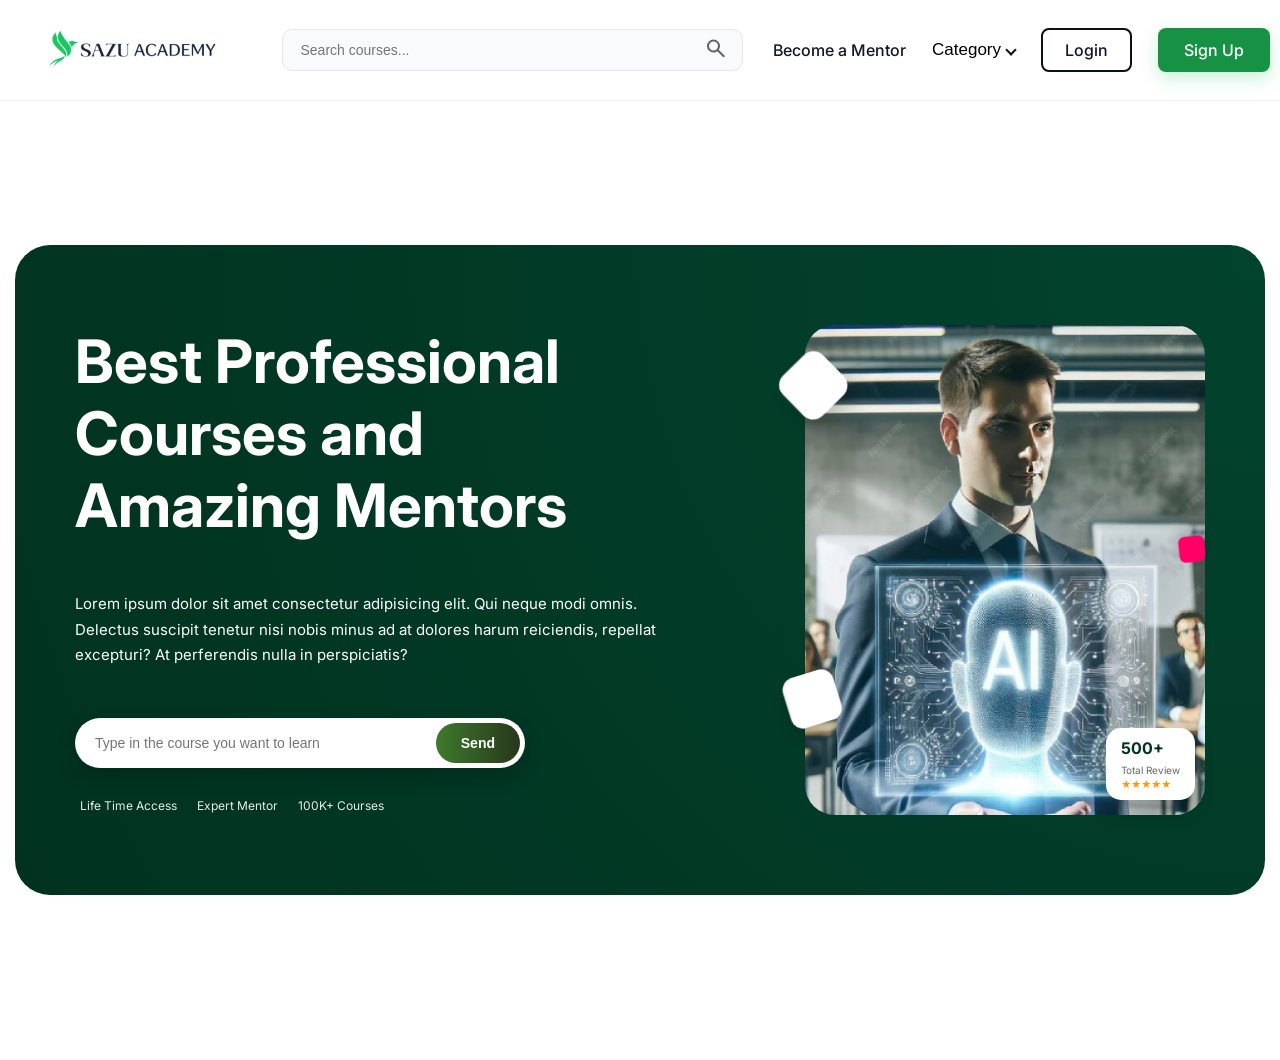
==== index.html @ 5af7bc85 "first creator" ====
<!DOCTYPE html>
<html lang="en">
<head>
<meta charset="UTF-8">
<meta name="viewport" content="width=device-width, initial-scale=1.0">
<title>Sazu Academy</title>
<link rel="stylesheet" href="./sass/main.css">
<link href="https://fonts.googleapis.com/css2?family=Inter:wght@400;500;600;700;800&display=swap" rel="stylesheet">
<link href="https://fonts.googleapis.com/css2?family=Amatic+SC:wght@700&display=swap" rel="stylesheet">
</head>
<body>

<header class="header">
  <div class="container">

    <!-- LOGO -->
    <a href="#" class="logo">
      <img src="./images/logos/sazu.png" alt="Sazu Academy Logo">
    </a>

    <!-- SEARCH -->
    <div class="search-box">
      <input type="text" placeholder="Search courses...">
      <div class="search-icon"><img src="./images/logos/search_input.svg" alt=""></div>
    </div>

    <!-- NAVIGATION -->
    <nav class="nav">
      <div class="mobile-nav-top">
        <div class="search-box mobile-search">
          <input type="text" placeholder="SEARCH">
          <div class="search-icon"><img src="./images/logos/search_input.svg" alt=""></div>
        </div>
      </div>

      <a class="mentor" href="#">Become a Mentor</a>

      <div class="dropdown">
        <button class="drop-btn">
          Category
          <span class="arrow"></span>
        </button>
        <div class="dropdown-menu">
          <a href="#">Courses</a>
          <a href="#">Detail Courses</a>
          <a href="#">Blog</a>
          <a href="#">Accaunt</a>
        </div>
      </div>

      <a href="#" class="btn-outline">Login</a>
      <a href="#" class="btn-primary">Sign Up</a>
    </nav>

    <!-- TOGGLE -->
    <div class="menu-toggle">
      <div class="line"></div>
      <div class="line"></div>
      <div class="line"></div>
    </div>

  </div>
</header>

<div class="mobile-overlay"></div>


<main>
   <section class="sazu-hero">
    <div class="sazu-wrapper container">
        <div class="sazu-container ">
            <div class="sazu-content">
                <h1 class="sazu-title">
                   Best Professional Courses and Amazing Mentors
                </h1>
                <p>Lorem ipsum dolor sit amet consectetur adipisicing elit. Qui neque modi omnis. Delectus suscipit tenetur nisi nobis minus ad at dolores harum reiciendis, repellat excepturi? At perferendis nulla in perspiciatis?  </p>
                
                <div class="sazu-search-box">
                    <input type="text" placeholder="Type in the course you want to learn">
                    <button class="sazu-search-btn">Send</button>
                </div>

                <div class="sazu-stats">
                    <div class="stat"><i class="far fa-clock"></i> Life Time Access</div>
                    <div class="stat"><i class="fas fa-user-tie"></i> Expert Mentor</div>
                    <div class="stat"><i class="fas fa-play-circle"></i> 100K+ Courses</div>
                </div>
            </div>

            <div class="sazu-visual">
                <div class="sazu-image-holder" style="background-image: url('./images/backgrounds/image.png');">
                    <div class="floating-box bell"><i class="fas fa-bell"></i></div>
                    <div class="floating-box heart"><i class="fas fa-heart"></i></div>
                    <div class="floating-box check"><i class="fas fa-check-double"></i></div>
                    <div class="review-card">
                        <h4>500+</h4>
                        <span>Total Review</span>
                        <div class="stars">★★★★★</div>
                    </div>
                </div>
            </div>
        </div>
    </div>
</section>
</main>
<script src="https://cdnjs.cloudflare.com/ajax/libs/gsap/3.12.2/gsap.min.js"></script>
<script src="./js/main.js"></script>
</body>
</html>
---- sass/main.css ----
/* =========================
   RESET
========================= */
*,
*::before,
*::after {
  margin: 0;
  padding: 0;
  box-sizing: border-box;
}

body {
  font-family: "Inter", sans-serif;
  background: #ffffff;
  padding-top: 80px;
}

/* =========================
   HEADER
========================= */
.header {
  position: fixed;
  top: 0;
  left: 0;
  width: 100%;
  height: 90px;
  background: #ffffff;
  border-bottom: 1px solid #f0f0f0;
  z-index: 1000;
  transition: all 0.3s ease;
  padding: 50px 0px;
}
.header.scrolled {
  box-shadow: 0 8px 30px rgba(0, 0, 0, 0.06);
}
@media (max-width: 992px) {
  .header {
    padding: 10px 0px;
  }
}

.container {
  max-width: 1359px;
  height: 100%;
  margin: 0 auto;
  padding: 0 10px;
  display: flex;
  align-items: center;
  justify-content: space-between;
  gap: 30px;
}

/* =========================
   LOGO
========================= */
.logo {
  display: flex;
  align-items: center;
}
.logo img {
  height: 161px;
  width: auto;
  -o-object-fit: contain;
     object-fit: contain;
  transition: transform 0.3s ease;
}
.logo:hover img {
  transform: scale(1.05);
}

/* =========================
   SEARCH
========================= */
.search-box {
  flex: 1;
  max-width: 480px;
  position: relative;
}
.search-box input {
  width: 100%;
  padding: 12px 45px 12px 18px;
  border-radius: 10px;
  border: 1px solid #e5e7eb;
  background: #f9fafb;
  font-size: 14px;
  transition: all 0.3s ease;
}
.search-box input:focus {
  border-color: #1a7312;
  outline: none;
}
.search-box .search-icon {
  position: absolute;
  right: 15px;
  top: 50%;
  transform: translateY(-50%);
  opacity: 0.6;
  font-size: 14px;
}

.nav .mobile-nav-top,
.nav .mobile-search {
  display: none;
}

/* =========================
   NAVIGATION
========================= */
.nav {
  display: flex;
  align-items: center;
  gap: 26px;
}
.nav .mentor {
  position: relative;
  text-decoration: none;
  font-weight: 500;
  color: #111827;
  transition: 0.3s ease;
}
.nav .mentor::after {
  content: "";
  position: absolute;
  left: 50%;
  bottom: -6px;
  width: 0;
  height: 2px;
  background: #179244;
  transition: all 0.3s ease;
  transform: translateX(-50%);
}
.nav .mentor:hover {
  color: #179244;
}
.nav .mentor:hover::after {
  width: 100%;
}
.nav a {
  text-decoration: none;
  font-weight: 500;
  color: #111827;
  transition: 0.3s ease;
  position: relative;
}
.nav a:hover {
  color: #179244;
}

/* =========================
   BUTTONS
========================= */
.btn-outline {
  border: 2px solid #08130c;
  padding: 10px 22px;
  border-radius: 8px;
  transition: 0.3s ease;
}
.btn-outline:hover {
  border: none;
  border: 2px solid transparent;
  background: #179244;
  color: #fff !important;
}

.btn-primary {
  background: #179244;
  padding: 10px 24px;
  border-radius: 8px;
  color: #fff !important;
  font-weight: 600;
  box-shadow: 0 6px 18px rgba(34, 197, 94, 0.25);
  transition: all 0.3s ease;
  border: 2px solid transparent;
}
.btn-primary:hover {
  transform: translateY(-3px);
  color: white !important;
  border: 2px solid #1a7312;
  background-color: white;
  color: #1a7312 !important;
}

/* =========================
   DROPDOWN
========================= */
.dropdown {
  position: relative;
}
.dropdown .drop-btn {
  background: none;
  border: none;
  font-size: 17px;
  font-weight: 500;
  cursor: pointer;
  display: flex;
  align-items: center;
  gap: 6px;
}
.dropdown .arrow {
  width: 8px;
  height: 8px;
  border-right: 2px solid #111;
  border-bottom: 2px solid #111;
  transform: rotate(45deg);
  transition: 0.3s ease;
}
.dropdown .dropdown-menu {
  position: absolute;
  top: 120%;
  left: 0;
  width: 190px;
  background: #ffffff;
  border-radius: 12px;
  padding: 10px 0;
  box-shadow: 0 15px 40px rgba(0, 0, 0, 0.08);
  opacity: 0;
  transform: translateY(10px);
  pointer-events: none;
  transition: all 0.3s ease;
}
.dropdown .dropdown-menu a {
  display: block;
  padding: 10px 18px;
  font-size: 14px;
}
.dropdown .dropdown-menu a:hover {
  background: #f3f4f6;
}
.dropdown.active .dropdown-menu {
  opacity: 1;
  transform: translateY(0);
  pointer-events: auto;
}
.dropdown.active .arrow {
  transform: rotate(-135deg);
}

/* =========================
   MOBILE TOGGLE
========================= */
.menu-toggle {
  display: none;
  flex-direction: column;
  gap: 6px;
  cursor: pointer;
}
.menu-toggle .line {
  width: 28px;
  height: 3px;
  background: #111;
  transition: 0.4s ease;
}
.menu-toggle.active .line:nth-child(1) {
  transform: rotate(45deg) translate(5px, 5px);
}
.menu-toggle.active .line:nth-child(2) {
  transform: rotate(-45deg) translate(5px, -5px);
}

/* =========================
   MOBILE PANEL
========================= */
.mobile-overlay {
  position: fixed;
  inset: 0;
  background: rgba(0, 0, 0, 0.3);
  opacity: 0;
  pointer-events: none;
  transition: 0.3s ease;
}
.mobile-overlay.active {
  opacity: 1;
  pointer-events: auto;
}

@media (max-width: 992px) {
  .menu-toggle {
    display: flex;
    z-index: 1201;
  }
  .nav {
    position: fixed;
    top: 0;
    right: 0;
    height: 100vh;
    width: min(88vw, 360px);
    background: #fff;
    flex-direction: column;
    align-items: flex-start;
    padding: 88px 22px 28px;
    gap: 16px;
    overflow-y: auto;
    transform: translateX(100%);
    transition: transform 0.35s cubic-bezier(0.77, 0, 0.18, 1);
    box-shadow: -20px 0 60px rgba(0, 0, 0, 0.14);
  }
  .nav.active {
    transform: translateX(0);
  }
  .nav .mobile-nav-top {
    display: block;
    width: 100%;
    padding-right: 44px;
    margin-bottom: 6px;
  }
  .nav .mobile-search {
    display: block;
    max-width: 100%;
    width: 100%;
  }
  .nav .mobile-search input {
    border-radius: 12px;
    border: 1px solid #d1d5db;
    background: #fff;
    height: 52px;
    padding: 10px 42px 10px 14px;
    font-size: 18px;
    text-transform: none;
    font-family: "Inter", sans-serif;
  }
  .nav .mobile-search .search-icon {
    right: 14px;
    opacity: 1;
  }
  .nav .mobile-search .search-icon img {
    width: 20px;
    height: 20px;
  }
  .nav a,
  .drop-btn {
    font-size: 18px;
    width: 100%;
    color: #111827;
    font-weight: 600;
  }
  .mentor {
    margin-top: 2px;
  }
  .drop-btn {
    justify-content: flex-start;
    gap: 12px;
    padding: 0;
  }
  .dropdown {
    width: 100%;
  }
  /* Mobile dropdown accordion */
  .dropdown .dropdown-menu {
    position: static;
    top: auto;
    left: auto;
    width: 100%;
    background: #f8fafc;
    border-radius: 12px;
    margin-top: 10px;
    border: 1px solid #e5e7eb;
    box-shadow: none !important;
    padding: 0 16px;
    max-height: 0;
    overflow: hidden;
    opacity: 1;
    transform: none;
    pointer-events: auto;
    transition: max-height 0.4s ease;
  }
  .dropdown .dropdown-menu a {
    font-size: 16px;
    color: #334155;
    padding: 10px 0;
    line-height: 1.2;
  }
  .dropdown.active .dropdown-menu {
    max-height: 260px;
    padding: 8px 16px;
  }
  .arrow {
    margin-left: 8px;
    width: 10px;
    height: 10px;
    border-width: 2px;
    border-color: #111;
    transform: rotate(45deg);
  }
  .dropdown.active .arrow {
    transform: rotate(-135deg);
  }
  .btn-outline,
  .btn-primary {
    margin-top: 6px;
    display: flex;
    align-items: center;
    justify-content: center;
    height: 52px;
    width: 100%;
    border-radius: 12px;
    border: 2px solid #111;
    background: #fff;
    color: #111 !important;
    box-shadow: none;
    font-size: 18px;
    font-weight: 600;
    text-transform: capitalize;
  }
  .btn-primary {
    margin-top: 0;
    background: #16a34a;
    color: #fff !important;
    border-color: #16a34a;
  }
  .menu-toggle.active {
    position: fixed;
    top: 24px;
    right: 20px;
  }
  .menu-toggle.active .line {
    background: #111;
    width: 30px;
    height: 3px;
  }
  .menu-toggle.active .line:nth-child(3) {
    opacity: 0;
  }
  body.menu-open {
    overflow: hidden;
  }
  .mobile-overlay {
    backdrop-filter: blur(2px);
  }
}
@media (min-width: 993px) {
  .nav .mobile-nav-top,
  .nav .mobile-search {
    display: none !important;
  }
}
@media (max-width: 600px) {
  .search-box:not(.mobile-search) {
    display: none;
  }
  .nav {
    width: 100vw;
    padding: 84px 18px 24px;
  }
}
h1 {
  color: red;
}

.sazu-hero {
  min-height: 100vh;
  padding: 15px;
  display: flex;
  align-items: center;
}
.sazu-hero .sazu-wrapper {
  width: 100%;
  background: radial-gradient(circle at top right, #02432d, #013220);
  border-radius: 35px;
  padding: 40px 20px;
  overflow: hidden;
}
.sazu-hero .sazu-container {
  display: flex;
  flex-direction: column;
  gap: 130px;
  text-align: center;
}
.sazu-hero .sazu-title {
  font-size: 39px;
  color: #ffffff;
  line-height: 1.2;
  margin-bottom: 20px;
}
.sazu-hero .sazu-title .red {
  color: #ff3e3e;
}
.sazu-hero .sazu-title .gold {
  color: #d4af37;
}
.sazu-hero .sazu-title {
  max-width: 514px;
}
.sazu-hero p {
  color: rgba(255, 255, 255, 0.8);
  font-size: 15px;
  max-width: 614px;
  line-height: 1.9;
  color: #ffffff;
  line-height: 1.7;
  margin-bottom: 20px;
}
.sazu-hero p .red {
  color: #ff3e3e;
}
.sazu-hero p .gold {
  color: #d4af37;
}
.sazu-hero p {
  padding: 30px 0px;
}
.sazu-hero .sazu-search-box {
  display: flex;
  background: #ffffff;
  border-radius: 30px;
  padding: 5px;
  width: 100%;
  max-width: 450px;
  margin: 0 auto 30px;
  box-shadow: 0 8px 20px rgba(0, 0, 0, 0.2);
}
.sazu-hero .sazu-search-box input {
  flex: 1;
  border: none;
  outline: none;
  padding: 12px 15px;
  font-size: 14px;
  width: 50%;
  border-radius: 100px;
}
.sazu-hero .sazu-search-box .sazu-search-btn {
  background: linear-gradient(90deg, #3e7a2c, #28371c);
  color: #ffffff;
  border: none;
  padding: 12px 25px;
  border-radius: 100px;
  font-weight: 700;
  font-size: 14px;
  cursor: pointer;
  white-space: nowrap;
}
.sazu-hero .sazu-stats {
  display: flex;
  justify-content: center;
  flex-wrap: wrap;
  gap: 15px;
  color: rgba(255, 255, 255, 0.9);
  font-size: 12px;
}
.sazu-hero .sazu-stats .stat i {
  color: #d4af37;
  margin-right: 5px;
}
.sazu-hero .sazu-visual {
  flex: 1;
  display: flex;
  justify-content: center;
  align-items: center;
}
.sazu-hero .sazu-visual .sazu-image-holder {
  width: 1050px;
  height: 490px;
  background-size: cover;
  background-position: center;
  border-radius: 30px;
  position: relative;
}
@media (max-width: 992px) {
  .sazu-hero .sazu-visual .sazu-image-holder {
    width: 90%;
    height: 350px;
  }
}
@media (max-width: 480px) {
  .sazu-hero .sazu-visual .sazu-image-holder {
    height: 300px;
  }
}
.sazu-hero .floating-box {
  position: absolute;
  width: 50px;
  height: 50px;
  background: #ffffff;
  border-radius: 12px;
  display: flex;
  align-items: center;
  justify-content: center;
  font-size: 20px;
  box-shadow: 0 10px 20px rgba(0, 0, 0, 0.2);
  z-index: 5;
}
.sazu-hero .floating-box.bell {
  top: 10%;
  left: -15px;
  color: #4facfe;
}
.sazu-hero .floating-box.heart {
  bottom: 20%;
  left: -10px;
  color: #013220;
}
.sazu-hero .floating-box.check {
  top: 40%;
  right: -15px;
  color: #ffffff;
  background: #ff0066;
}
.sazu-hero .review-card {
  position: absolute;
  bottom: 15px;
  right: 10px;
  background: #ffffff;
  padding: 10px 15px;
  border-radius: 15px;
  box-shadow: 0 10px 20px rgba(0, 0, 0, 0.2);
}
.sazu-hero .review-card h4 {
  margin: 0;
  font-size: 16px;
  color: #013220;
}
.sazu-hero .review-card span {
  font-size: 10px;
  color: #666;
}
.sazu-hero .review-card .stars {
  color: #f39c12;
  font-size: 10px;
}
@media (min-width: 992px) {
  .sazu-hero .sazu-container {
    flex-direction: row;
    text-align: left;
    padding: 40px;
  }
  .sazu-hero .sazu-title {
    font-size: 60px;
  }
  .sazu-hero .sazu-search-box {
    margin-left: 0;
  }
  .sazu-hero .sazu-stats {
    justify-content: flex-start;
  }
  .sazu-hero .sazu-image-holder {
    max-width: 400px;
    height: 480px;
  }
}

main {
  padding: 40px 0px;
}/*# sourceMappingURL=main.css.map */
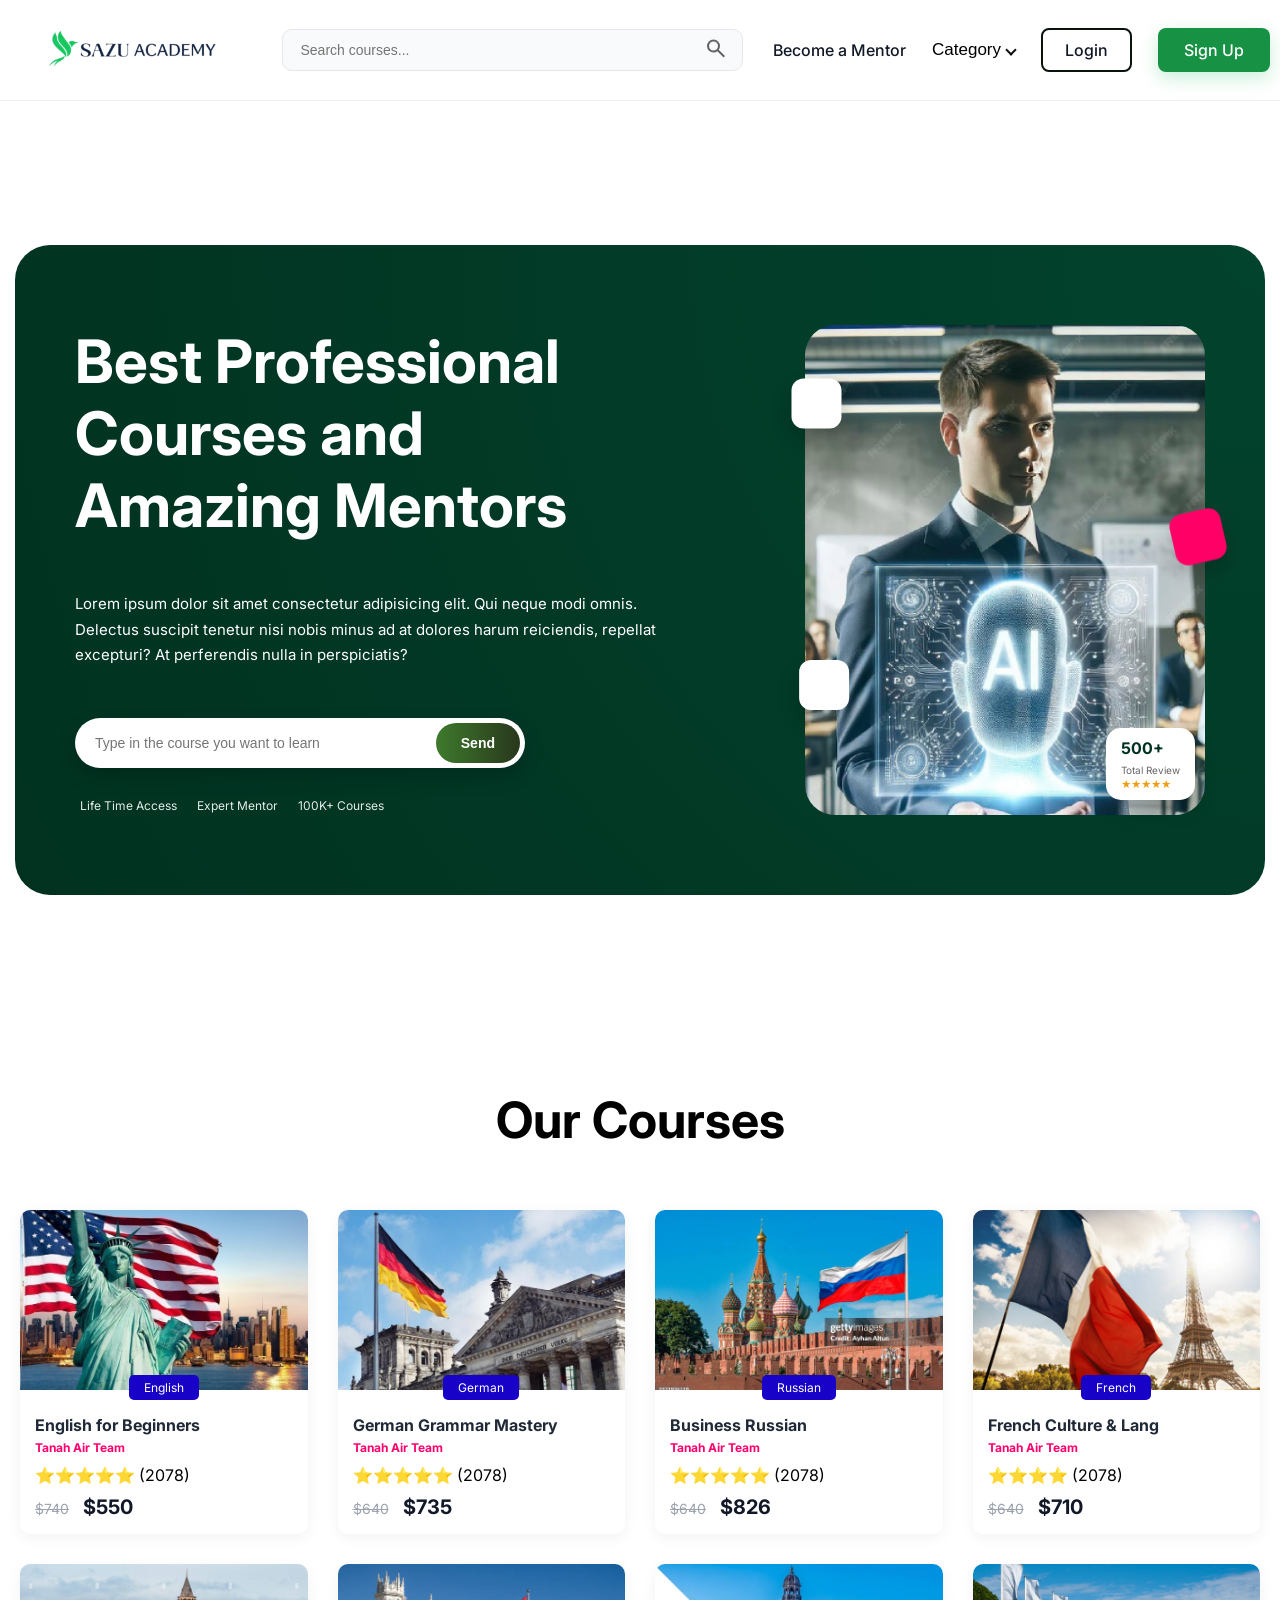
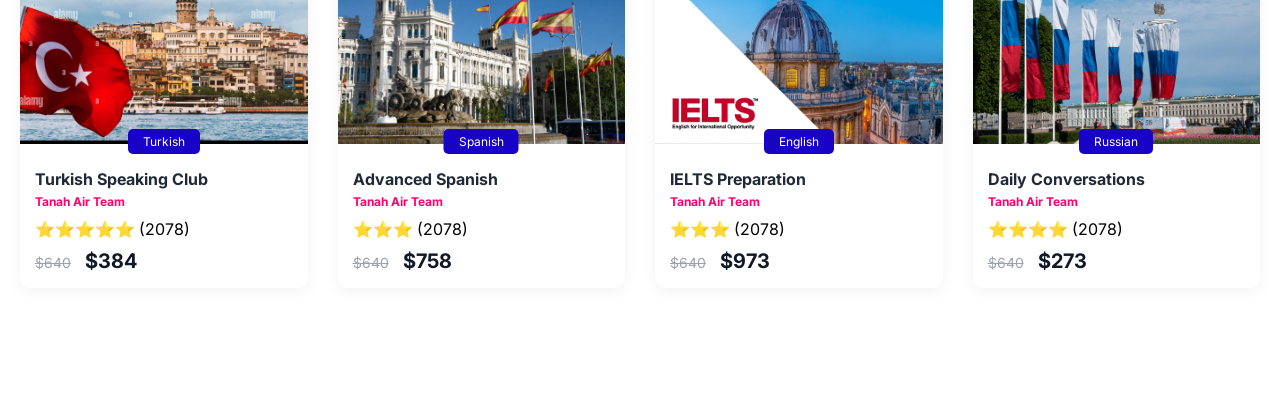
==== commit 8eeaedc8: "monipulation add" ====
--- a/index.html
+++ b/index.html
@@ -28,7 +28,7 @@
     <nav class="nav">
       <div class="mobile-nav-top">
         <div class="search-box mobile-search">
-          <input type="text" placeholder="SEARCH">
+          <input type="text" id="searchInput" placeholder="Search courses...">
           <div class="search-icon"><img src="./images/logos/search_input.svg" alt=""></div>
         </div>
       </div>
@@ -102,6 +102,12 @@
         </div>
     </div>
 </section>
+<section class="courses">
+  <div class="monipulation-section">
+    <h1 class="our">Our Courses</h1>
+    <div class="main-cards container"></div>
+  </div>
+</section>
 </main>
 <script src="https://cdnjs.cloudflare.com/ajax/libs/gsap/3.12.2/gsap.min.js"></script>
 <script src="./js/main.js"></script>
--- a/sass/main.css
+++ b/sass/main.css
@@ -639,4 +639,103 @@
 
 main {
   padding: 40px 0px;
+}
+
+.main-cards {
+  display: grid;
+  grid-template-columns: repeat(auto-fill, minmax(250px, 1fr));
+  gap: 30px;
+  padding: 20px;
+}
+
+.card {
+  background: #fff;
+  border-radius: 10px;
+  overflow: hidden;
+  box-shadow: 0 4px 15px rgba(0, 0, 0, 0.05);
+  transition: 0.3s;
+}
+
+.card:hover {
+  transform: translateY(-10px);
+  box-shadow: 0 10px 25px rgba(0, 0, 0, 0.1);
+}
+
+.card-image {
+  position: relative;
+  height: 180px;
+}
+
+.card-image img {
+  width: 100%;
+  height: 100%;
+  -o-object-fit: cover;
+     object-fit: cover;
+}
+
+.badge {
+  position: absolute;
+  bottom: -10px;
+  left: 50%;
+  transform: translateX(-50%);
+  background: #1902c7;
+  color: white;
+  padding: 5px 15px;
+  border-radius: 5px;
+  font-size: 12px;
+}
+
+.card-body {
+  padding: 25px 15px 15px;
+  text-align: left;
+}
+
+.card-body h3 {
+  font-size: 16px;
+  margin-bottom: 5px;
+  color: #1f2937;
+}
+
+.author {
+  color: #ff006e;
+  font-size: 12px;
+  font-weight: bold;
+  margin-bottom: 10px;
+}
+
+.price-section {
+  margin-top: 10px;
+}
+
+.old-price {
+  text-decoration: line-through;
+  color: #9ca3af;
+  font-size: 14px;
+  margin-right: 10px;
+}
+
+.current-price {
+  font-size: 20px;
+  font-weight: bold;
+  color: #111827;
+}
+
+.courses {
+  padding: 70px 0px;
+}
+
+.our {
+  font-size: 50px !important;
+  color: black;
+  text-align: center;
+  margin-bottom: 40px;
+}
+
+@media (max-width: 768px) {
+  .our {
+    font-size: 30px !important;
+  }
+  .courses {
+    padding: 50px 0px;
+  }
 }/*# sourceMappingURL=main.css.map */
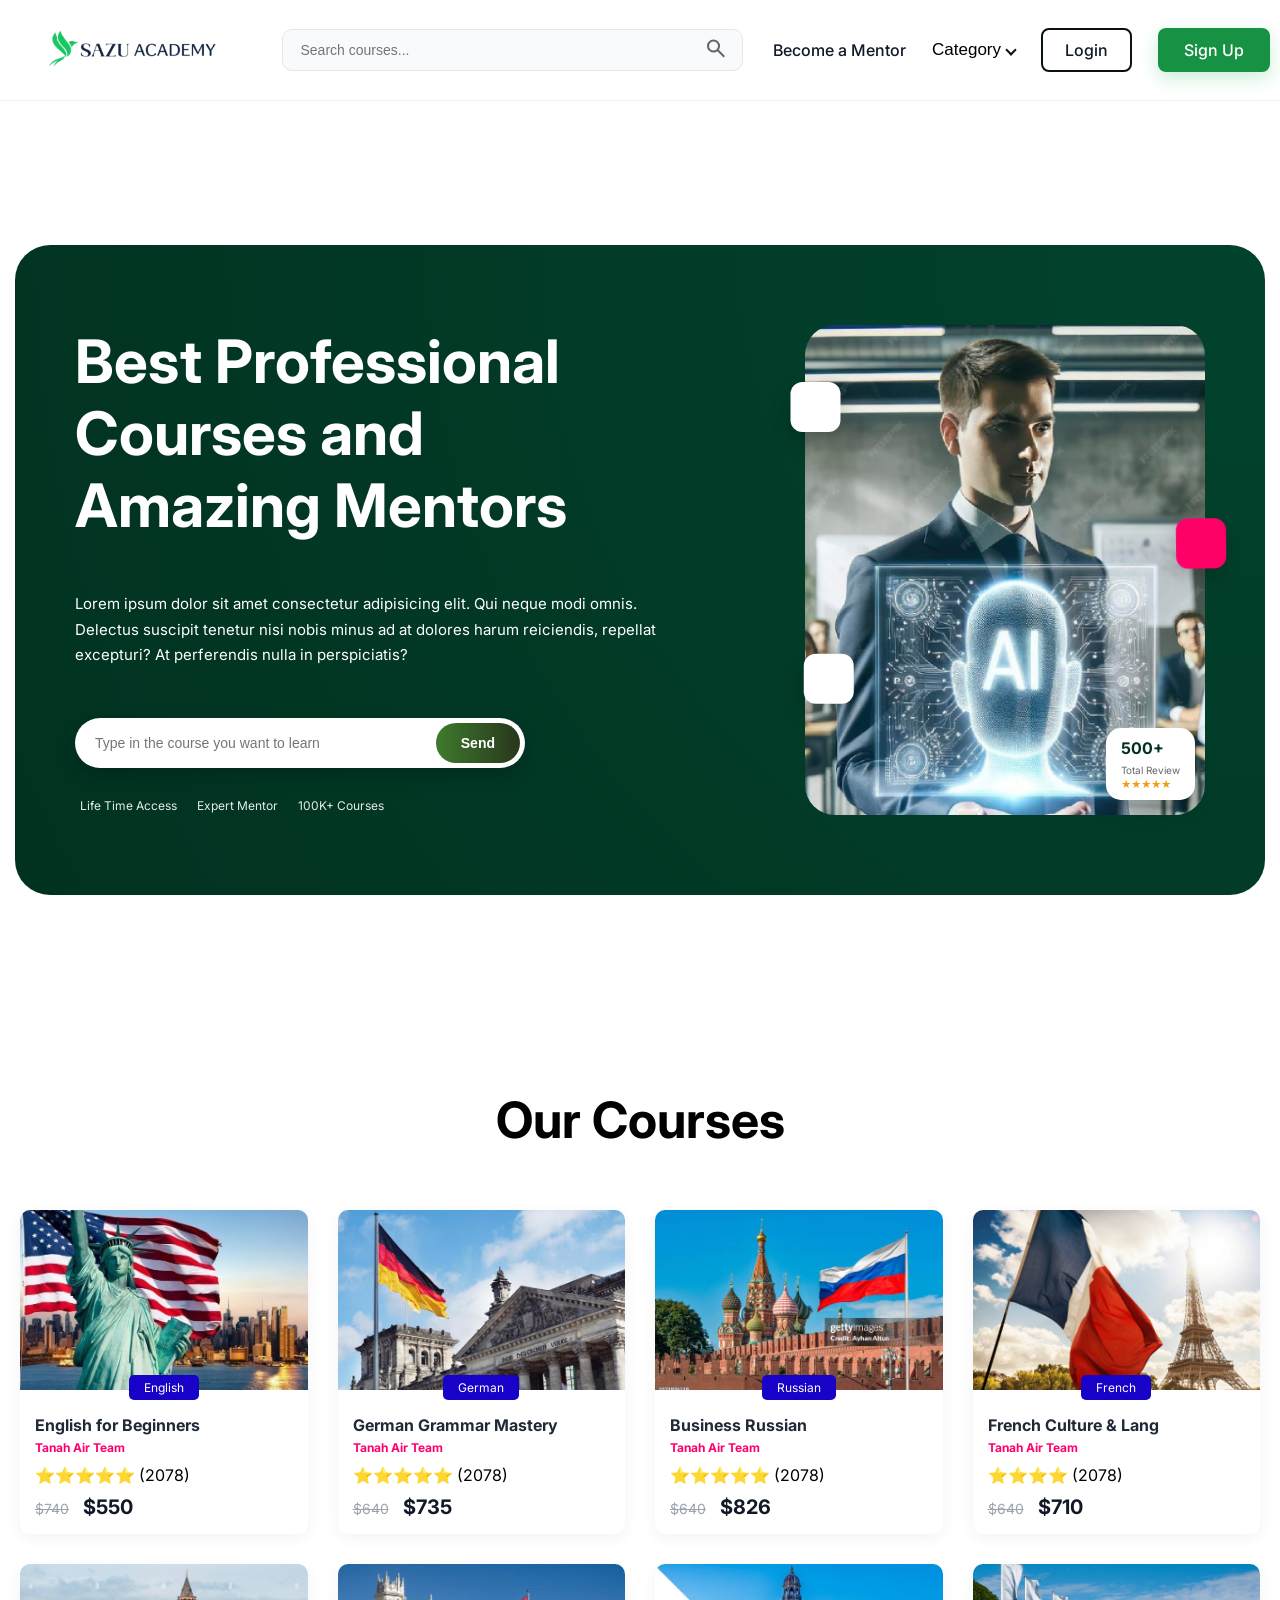
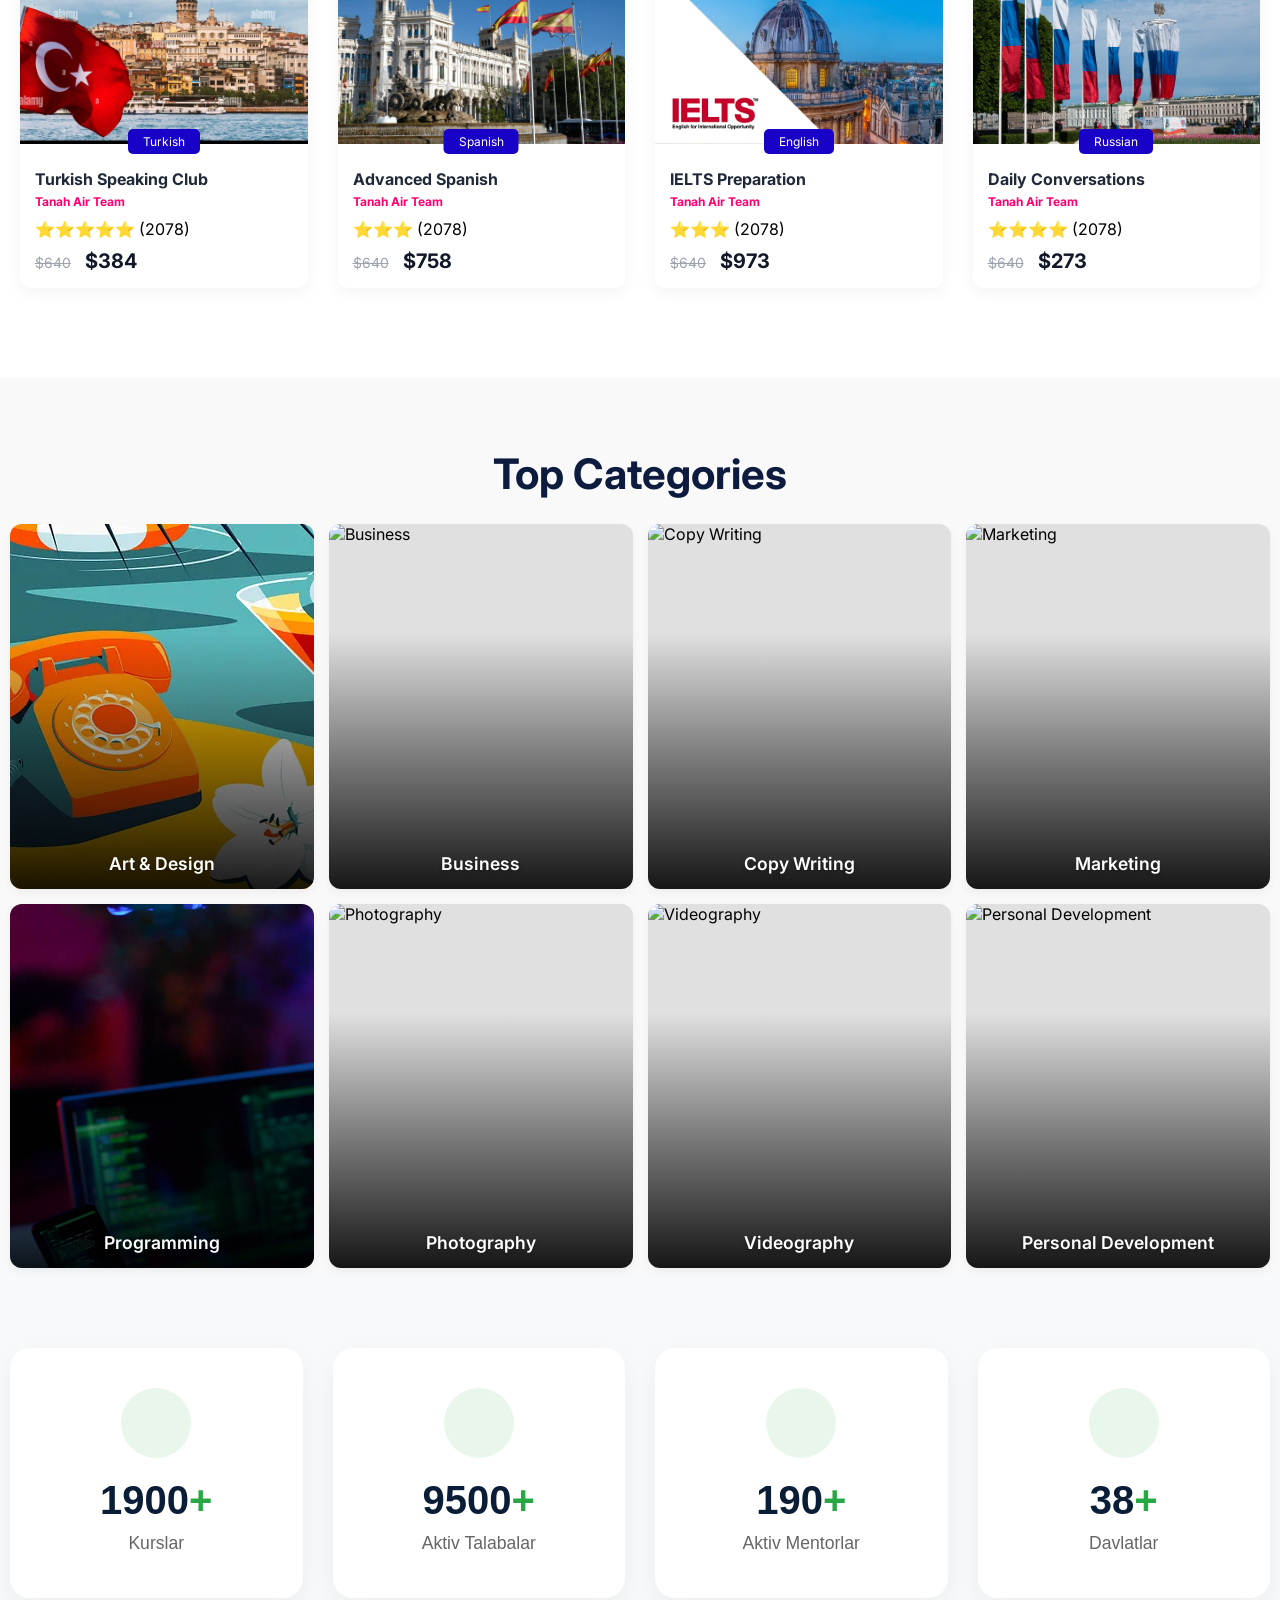
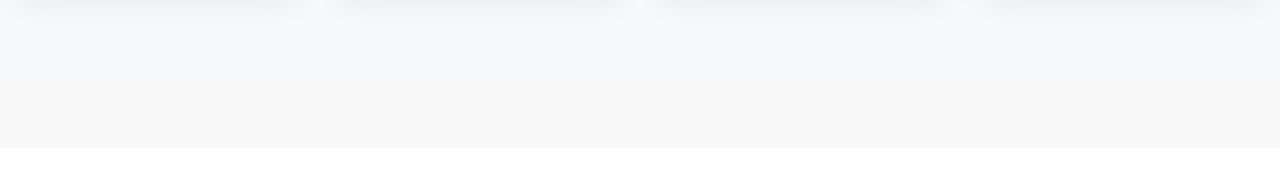
==== commit 6946f790: "add cards" ====
--- a/index.html
+++ b/index.html
@@ -108,6 +108,56 @@
     <div class="main-cards container"></div>
   </div>
 </section>
+<section class="categories ">
+     <div class="h2">
+                        <h2 class="section-title">Top Categories</h2>
+
+          </div>
+        <div class="container2">
+       
+            <div class="categories-grid" id="categories-container"></div>
+        </div>
+<section>
+
+
+<section class="stats-section">
+  <div class="container2">
+    <div class="stats-grid" id="stats-counter">
+      
+      <div class="stat-card">
+        <div class="icon-wrapper">
+          <i class="fas fa-play-circle"></i> </div>
+        <h2 class="stat-number" data-target="10000">0</h2>
+        <p class="stat-label">Kurslar</p>
+      </div>
+
+      <div class="stat-card">
+        <div class="icon-wrapper">
+          <i class="fas fa-users"></i>
+        </div>
+        <h2 class="stat-number" data-target="50000">0</h2>
+        <p class="stat-label">Aktiv Talabalar</p>
+      </div>
+
+      <div class="stat-card">
+        <div class="icon-wrapper">
+          <i class="fas fa-user-tie"></i>
+        </div>
+        <h2 class="stat-number" data-target="1000">0</h2>
+        <p class="stat-label">Aktiv Mentorlar</p>
+      </div>
+
+      <div class="stat-card">
+        <div class="icon-wrapper">
+          <i class="fas fa-globe-americas"></i>
+        </div>
+        <h2 class="stat-number" data-target="180">0</h2>
+        <p class="stat-label">Davlatlar</p>
+      </div>
+
+    </div>
+  </div>
+</section>
 </main>
 <script src="https://cdnjs.cloudflare.com/ajax/libs/gsap/3.12.2/gsap.min.js"></script>
 <script src="./js/main.js"></script>
--- a/sass/main.css
+++ b/sass/main.css
@@ -37,6 +37,13 @@
   .header {
     padding: 10px 0px;
   }
+}
+
+.container2 {
+  max-width: 1359px;
+  height: 100%;
+  margin: 0 auto;
+  padding: 0 10px;
 }
 
 .container {
@@ -738,4 +745,186 @@
   .courses {
     padding: 50px 0px;
   }
+}
+.categories {
+  padding: 70px 0;
+  background-color: #f9f9f9;
+  font-family: "Inter", sans-serif;
+}
+.categories .container {
+  width: 100%;
+  max-width: 1200px;
+  margin: 0 auto;
+  padding: 0 12px;
+  box-sizing: border-box;
+}
+.categories .section-title {
+  font-size: clamp(24px, 5vw, 42px);
+  color: #0d1b3e;
+  margin-bottom: 25px;
+  font-weight: 700;
+  text-align: center;
+}
+.categories .categories-grid {
+  display: grid;
+  width: 100%;
+  grid-template-columns: repeat(4, 1fr);
+  gap: 15px;
+}
+@media (max-width: 992px) {
+  .categories .categories-grid {
+    grid-template-columns: repeat(3, 1fr);
+  }
+}
+@media (max-width: 768px) {
+  .categories .categories-grid {
+    grid-template-columns: repeat(2, 1fr);
+    gap: 10px;
+  }
+}
+@media (max-width: 280px) {
+  .categories .categories-grid {
+    grid-template-columns: 1fr;
+  }
+}
+
+.category-card {
+  position: relative;
+  width: 100%;
+  aspect-ratio: 1/1.2;
+  border-radius: 12px;
+  overflow: hidden;
+  cursor: pointer;
+  background: #e0e0e0;
+  transition: all 0.4s cubic-bezier(0.25, 0.46, 0.45, 0.94);
+  box-shadow: 0 4px 10px rgba(0, 0, 0, 0.05);
+}
+.category-card .img-wrapper {
+  width: 100%;
+  height: 100%;
+}
+.category-card .img-wrapper img {
+  width: 100%;
+  height: 100%;
+  -o-object-fit: cover;
+     object-fit: cover;
+  transition: transform 0.6s ease;
+}
+.category-card::after {
+  content: "";
+  position: absolute;
+  inset: 0;
+  background: linear-gradient(to top, rgba(0, 0, 0, 0.9) 0%, rgba(0, 0, 0, 0.4) 40%, transparent 70%);
+  z-index: 1;
+  transition: opacity 0.3s;
+}
+.category-card .card-content {
+  position: absolute;
+  bottom: 15px;
+  left: 0;
+  width: 100%;
+  z-index: 2;
+  text-align: center;
+  padding: 0 10px;
+  box-sizing: border-box;
+}
+.category-card .card-content h3 {
+  color: #ffffff;
+  margin: 0;
+  font-weight: 600;
+  font-size: clamp(0.85rem, 2.5vw, 1.1rem);
+  text-shadow: 0 2px 4px rgba(0, 0, 0, 0.3);
+  transition: transform 0.4s ease;
+}
+.category-card:hover {
+  transform: translateY(-8px);
+  box-shadow: 0 12px 25px rgba(0, 0, 0, 0.2);
+}
+.category-card:hover .img-wrapper img {
+  transform: scale(1.1);
+}
+.category-card:hover .card-content h3 {
+  transform: translateY(-5px);
+}
+.category-card:hover::after {
+  opacity: 0.9;
+}
+.category-card:active {
+  transform: scale(0.95);
+}
+
+.stats-section {
+  padding: 80px 0;
+  background-color: #f8f9fa;
+  font-family: "Poppins", sans-serif;
+}
+.stats-section .container {
+  max-width: 1200px;
+  margin: 0 auto;
+  padding: 0 20px;
+}
+
+.stats-grid {
+  display: grid;
+  grid-template-columns: repeat(auto-fit, minmax(250px, 1fr));
+  gap: 30px;
+  text-align: center;
+}
+
+.stat-card {
+  background: #ffffff;
+  padding: 40px 20px;
+  border-radius: 20px;
+  box-shadow: 0 10px 30px rgba(0, 0, 0, 0.05);
+  transition: all 0.4s cubic-bezier(0.175, 0.885, 0.32, 1.275);
+  position: relative;
+  overflow: hidden;
+  border-bottom: 4px solid transparent;
+}
+.stat-card:hover {
+  transform: translateY(-15px);
+  border-bottom-color: #28a745;
+  box-shadow: 0 20px 40px rgba(40, 167, 69, 0.2);
+}
+.stat-card:hover .icon-wrapper {
+  background: #28a745;
+  color: #ffffff;
+  transform: rotateY(360deg);
+}
+.stat-card .icon-wrapper {
+  width: 70px;
+  height: 70px;
+  background: rgba(40, 167, 69, 0.1);
+  color: #28a745;
+  border-radius: 50%;
+  display: flex;
+  align-items: center;
+  justify-content: center;
+  margin: 0 auto 20px;
+  font-size: 30px;
+  transition: all 0.4s cubic-bezier(0.175, 0.885, 0.32, 1.275);
+}
+.stat-card .stat-number {
+  font-size: 2.5rem;
+  font-weight: 800;
+  color: #0a1d37;
+  margin-bottom: 10px;
+}
+.stat-card .stat-number::after {
+  content: "+";
+  color: #28a745;
+}
+.stat-card .stat-label {
+  font-size: 1.1rem;
+  color: #666;
+  font-weight: 500;
+}
+
+@media (max-width: 768px) {
+  .stats-section {
+    padding: 50px 0;
+  }
+  .stat-number {
+    font-size: 2rem;
+  }
 }/*# sourceMappingURL=main.css.map */
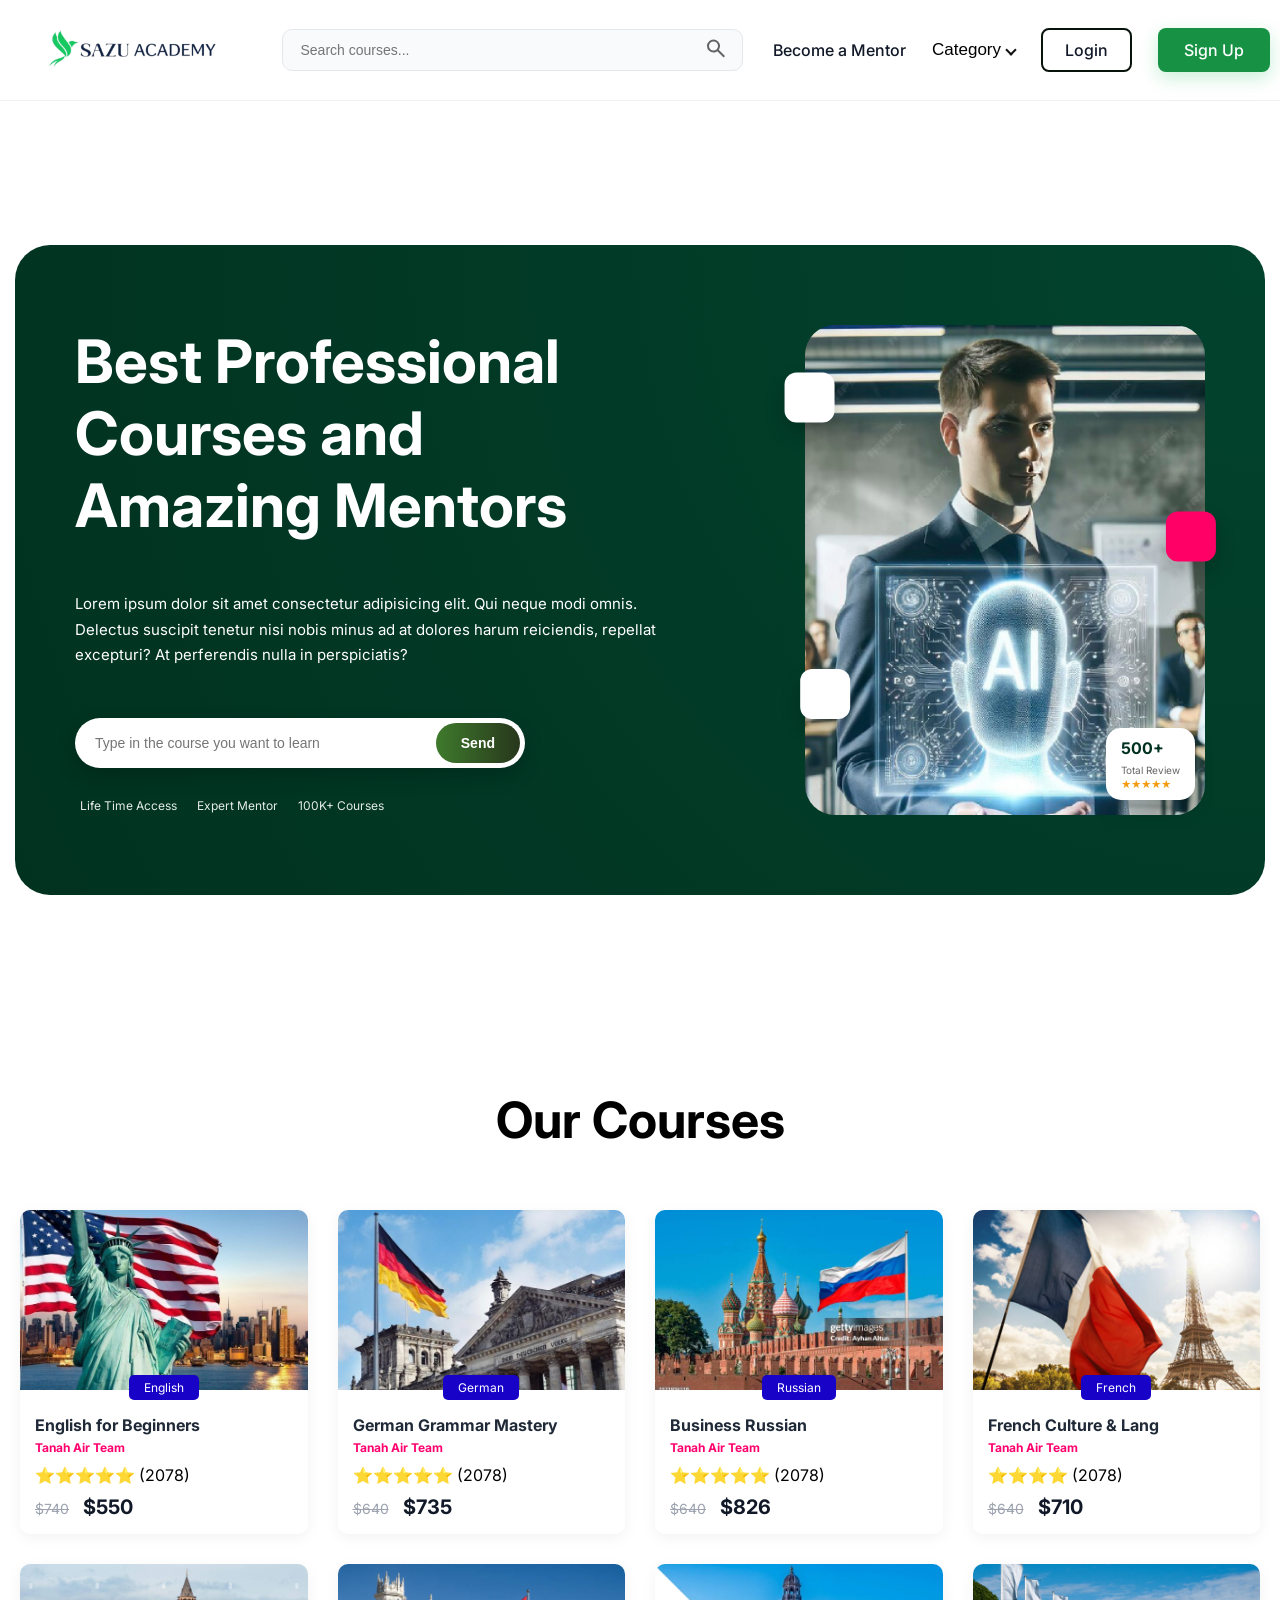
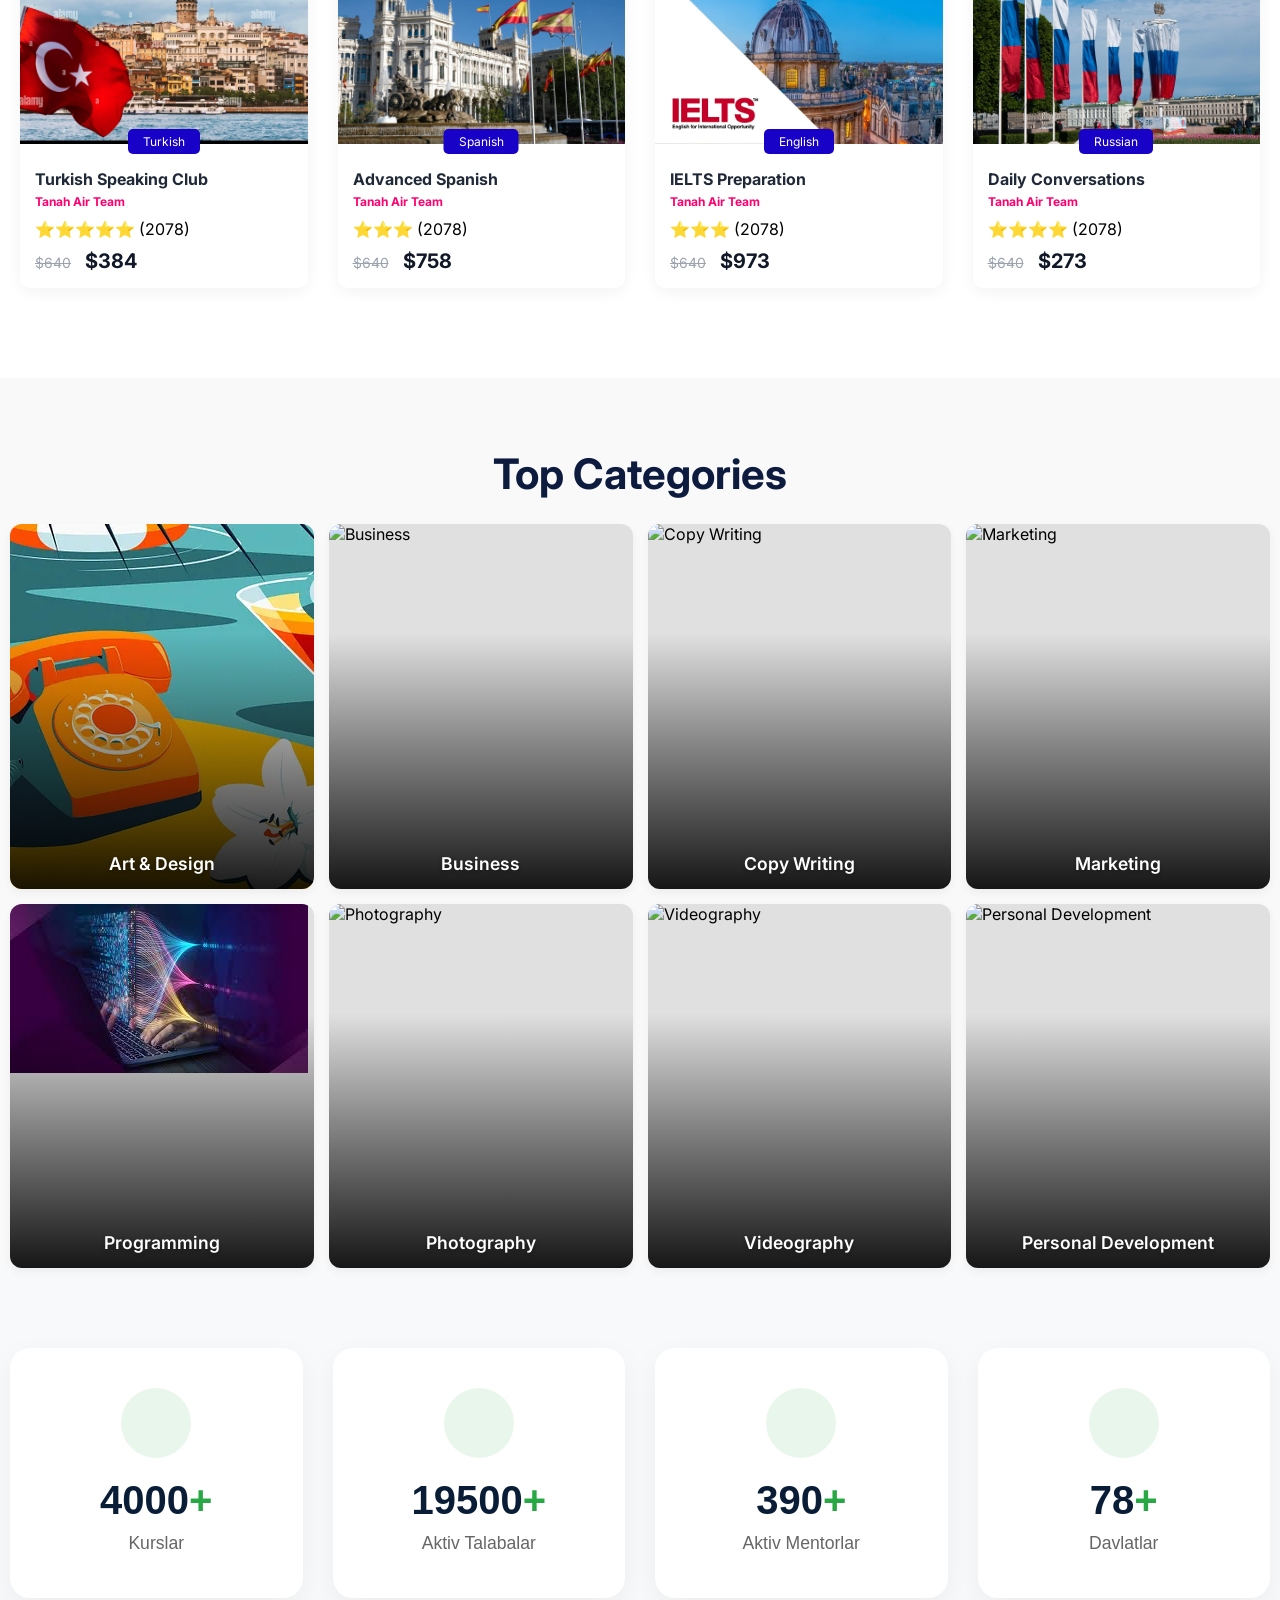
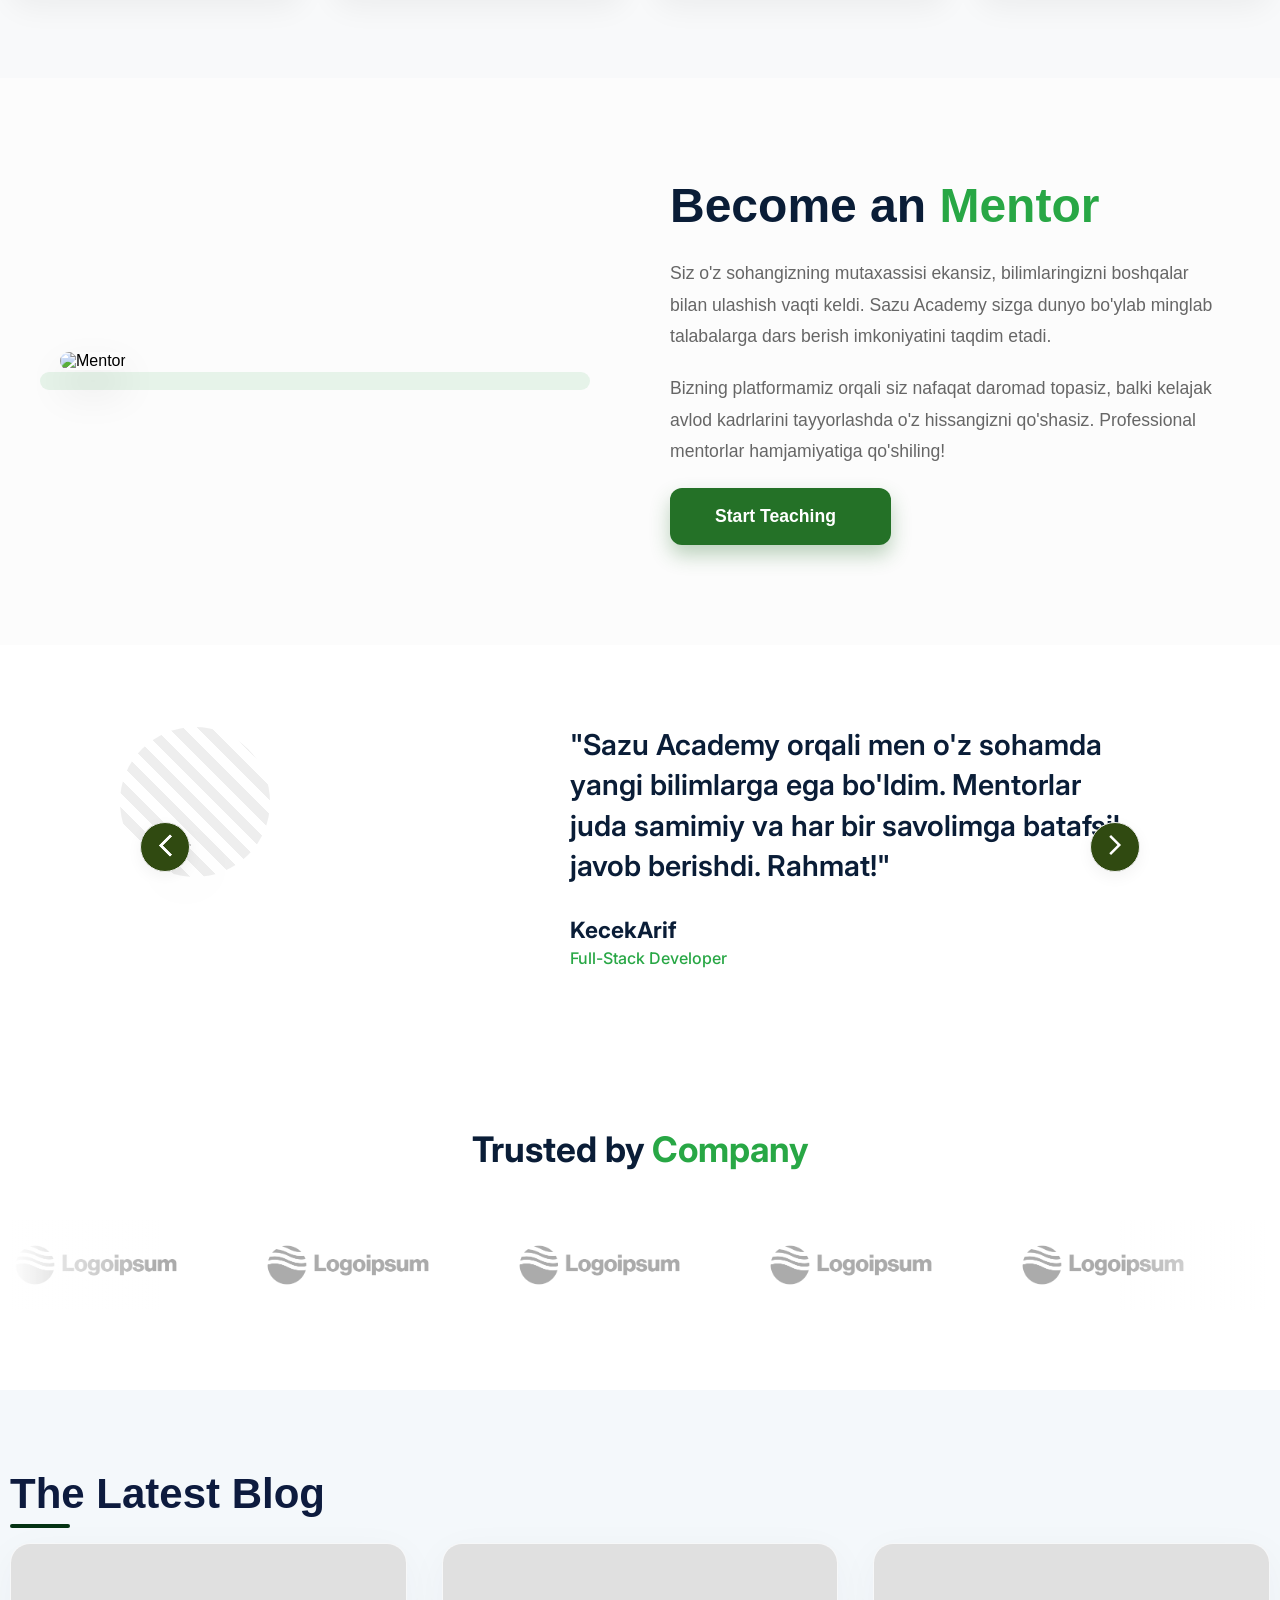
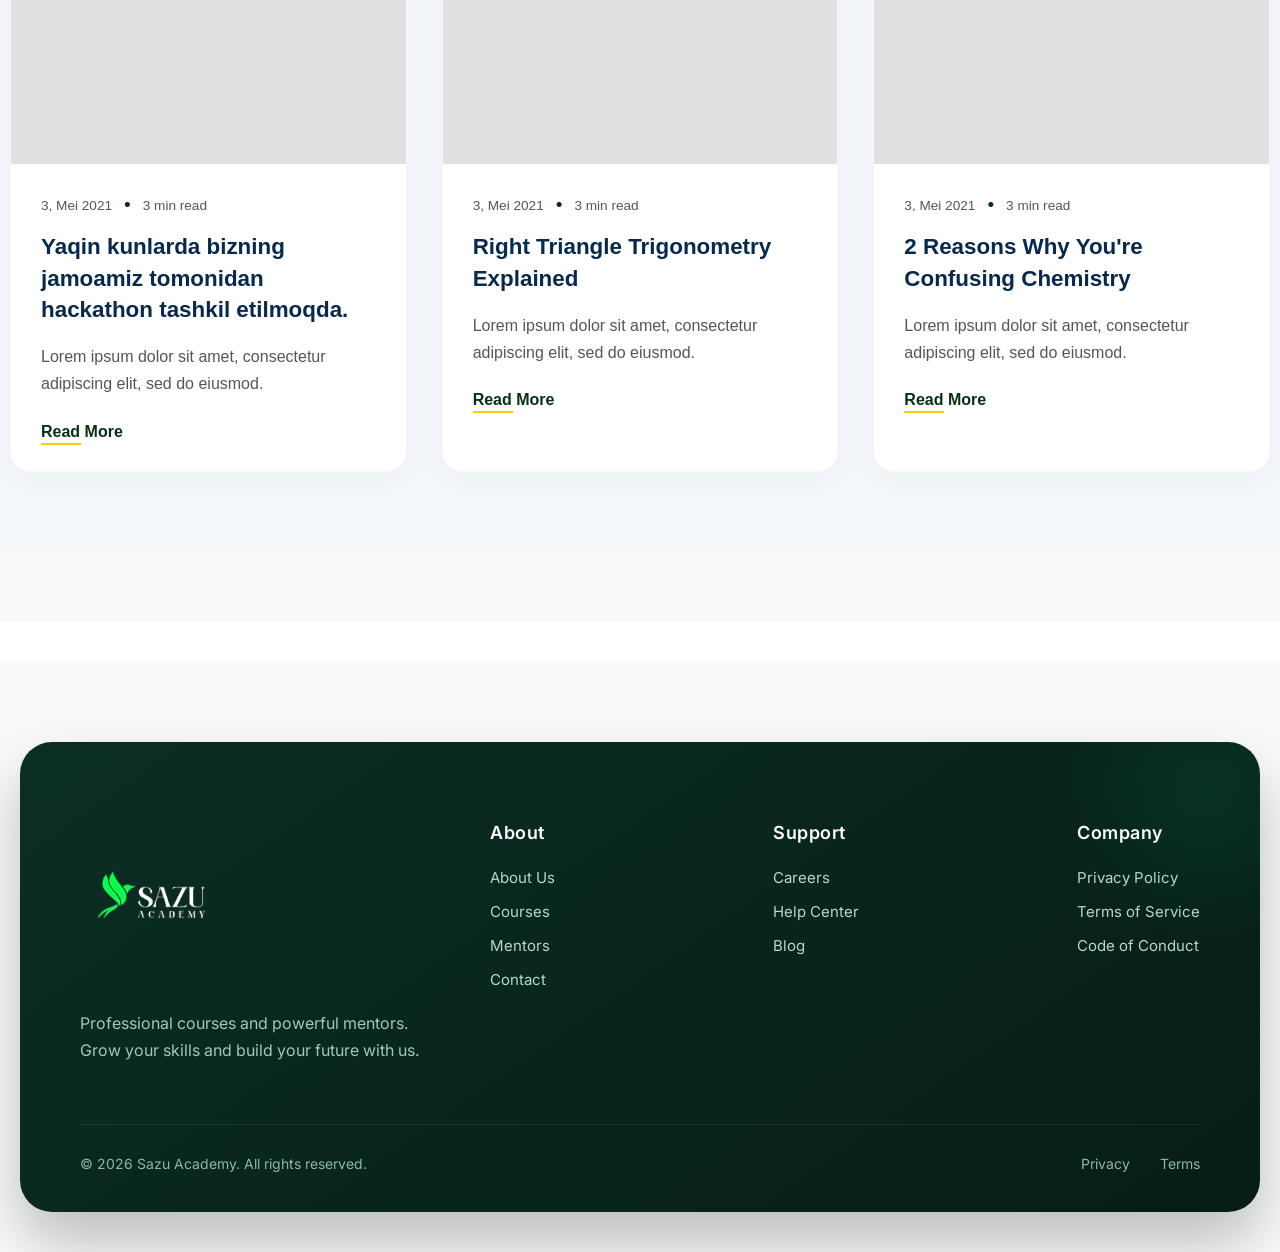
==== commit c981283d: "search add" ====
--- a/index.html
+++ b/index.html
@@ -4,7 +4,7 @@
 <meta charset="UTF-8">
 <meta name="viewport" content="width=device-width, initial-scale=1.0">
 <title>Sazu Academy</title>
-<link rel="stylesheet" href="./sass/main.css">
+<link rel="stylesheet" href="/sass/main.css">
 <link href="https://fonts.googleapis.com/css2?family=Inter:wght@400;500;600;700;800&display=swap" rel="stylesheet">
 <link href="https://fonts.googleapis.com/css2?family=Amatic+SC:wght@700&display=swap" rel="stylesheet">
 </head>
@@ -41,7 +41,7 @@
           <span class="arrow"></span>
         </button>
         <div class="dropdown-menu">
-          <a href="#">Courses</a>
+          <a href="./pages/courses.html">Courses</a>
           <a href="#">Detail Courses</a>
           <a href="#">Blog</a>
           <a href="#">Accaunt</a>
@@ -63,7 +63,7 @@
 </header>
 
 <div class="mobile-overlay"></div>
-
+<div class="search-overlay"></div>
 
 <main>
    <section class="sazu-hero">
@@ -158,8 +158,174 @@
     </div>
   </div>
 </section>
+
+<section class="mentor-section">
+  <div class="container">
+    <div class="mentor-wrapper">
+      
+      <div class="mentor-image">
+        <div class="image-bg-shape"></div>
+        <img src="https://content.app-sources.com/s/84388386817481548/uploads/Images/DALLE_2024-01-20_09.08.17_-_A_modern_high-tech_coaching_session_featuring_an_AI_coach_and_a_human_participant._The_AI_coach_is_represented_as_a_sophis-5738128.png?format=webp" alt="Mentor">
+      </div>
+
+      <div class="mentor-content">
+        <h2 class="mentor-title">Become an <span>Mentor</span></h2>
+        
+        <div class="text-group">
+          <p>Siz o'z sohangizning mutaxassisi ekansiz, bilimlaringizni boshqalar bilan ulashish vaqti keldi. Sazu Academy sizga dunyo bo'ylab minglab talabalarga dars berish imkoniyatini taqdim etadi.</p>
+          <p>Bizning platformamiz orqali siz nafaqat daromad topasiz, balki kelajak avlod kadrlarini tayyorlashda o'z hissangizni qo'shasiz. Professional mentorlar hamjamiyatiga qo'shiling!</p>
+        </div>
+
+        <a href="#" class="btn-start">
+          <span>Start Teaching</span>
+          <i class="fas fa-arrow-right"></i>
+        </a>
+      </div>
+
+    </div>
+  </div>
+</section>
+
+<section class="testimonial-section">
+  <div class="container">
+    <div class="testimonial-slider">
+      
+      <div class="testimonial-item active">
+        <div class="testimonial-grid">
+          <div class="image-area">
+            <div class="pattern-box"></div>
+            <img src="https://images.unsplash.com/photo-1507003211169-0a1dd7228f2d?q=80&w=1974&auto=format&fit=crop" alt="User">
+          </div>
+          <div class="content-area">
+            <h3 class="quote-text">"Sazu Academy orqali men o'z sohamda yangi bilimlarga ega bo'ldim. Mentorlar juda samimiy va har bir savolimga batafsil javob berishdi. Rahmat!"</h3>
+            <div class="author-info">
+              <h4 class="name">KecekArif</h4>
+              <p class="position">Full-Stack Developer</p>
+            </div>
+          </div>
+        </div>
+      </div>
+
+      <div class="testimonial-item">
+        <div class="testimonial-grid">
+          <div class="image-area">
+            <div class="pattern-box"></div>
+            <img src="https://images.unsplash.com/photo-1494790108377-be9c29b29330?q=80&w=1974&auto=format&fit=crop" alt="User">
+          </div>
+          <div class="content-area">
+            <h3 class="quote-text">"Darslar juda sifatli va tushunarli. Amaliy loyihalar ustida ishlash menga katta tajriba berdi. Hammasi uchun Sazu Academy jamoasiga minnatdorchilik bildiraman."</h3>
+            <div class="author-info">
+              <h4 class="name">Sabina Rahimova</h4>
+              <p class="position">UI/UX Designer</p>
+            </div>
+          </div>
+        </div>
+      </div>
+
+      <div class="slider-nav">
+        <button class="nav-btn prev"><img src="./images/arrow/arrow_back_ios_new_27dp_FFFFFF_FILL0_wght400_GRAD0_opsz24.png" alt=""><i class="fas fa-chevron-left"></i></button>
+        <button class="nav-btn next"><img src="./images/arrow/arrow_forward_ios_27dp_FFFFFF_FILL0_wght400_GRAD0_opsz24.svg" alt=""><i class="fas fa-chevron-right"></i></button>
+      </div>
+
+    </div>
+  </div>
+</section>
+
+<section class="partners-marquee">
+  <div class="container2">
+    <h2 class="section-title">Trusted by <span>Company</span></h2>
+    
+    <div class="marquee-wrapper">
+      <div class="marquee-content">
+        <div class="partner-logo"><img src="./images/logo_ispums/logo_ispum.png" alt="Logo 1"></div>
+        <div class="partner-logo"><img src="./images/logo_ispums/logo_ispum.png" alt="Logo 2"></div>
+        <div class="partner-logo"><img src="./images/logo_ispums/logo_ispum.png" alt="Logo 3"></div>
+        <div class="partner-logo"><img src="./images/logo_ispums/logo_ispum.png" alt="Logo 4"></div>
+        <div class="partner-logo"><img src="./images/logo_ispums/logo_ispum.png" alt="Logo 5"></div>
+        <div class="partner-logo"><img  src="./images/logo_ispums/logo_ispum.png" alt="Logo 6"></div>
+        
+        <div class="partner-logo"><img src="./images/logo_ispums/logo_ispum.png" alt="Logo 1"></div>
+        <div class="partner-logo"><img src="./images/logo_ispums/logo_ispum.png" alt="Logo 2"></div>
+        <div class="partner-logo"><img src="./images/logo_ispums/logo_ispum.png" alt="Logo 3"></div>
+        <div class="partner-logo"><img src="./images/logo_ispums/logo_ispum.png" alt="Logo 4"></div>
+        <div class="partner-logo"><img src="./images/logo_ispums/logo_ispum.png" alt="Logo 5"></div>
+        <div class="partner-logo"><img src="./images/logo_ispums/logo_ispum.png" alt="Logo 6"></div>
+      </div>
+    </div>
+  </div>
+</section>
+
+<section class="blog-section">
+    <div class="container2">
+        <h2 class="section-title">The Latest Blog</h2>
+        <div class="blog-grid" id="blogGrid">
+            </div>
+    </div>
+</section>
 </main>
+
+
+
+<div class="sazu-footer-wrapper">
+  <footer class="sazu-footer">
+    <div class="footer-container">
+      <div class="footer-top">
+        
+        <div class="footer-brand">
+          <div class="logo">
+            <img src="./images/logos/sazu-removebg-preview.png" alt="Sazu Academy">
+          </div>
+          <p>
+            Professional courses and powerful mentors.
+            Grow your skills and build your future with us.
+          </p>
+        </div>
+
+        <div class="footer-links">
+          <div class="footer-column">
+            <h3>About</h3>
+            <ul>
+              <li><a href="#">About Us</a></li>
+              <li><a href="#">Courses</a></li>
+              <li><a href="#">Mentors</a></li>
+              <li><a href="#">Contact</a></li>
+            </ul>
+          </div>
+
+          <div class="footer-column">
+            <h3>Support</h3>
+            <ul>
+              <li><a href="#">Careers</a></li>
+              <li><a href="#">Help Center</a></li>
+              <li><a href="#">Blog</a></li>
+            </ul>
+          </div>
+
+          <div class="footer-column">
+            <h3>Company</h3>
+            <ul>
+              <li><a href="#">Privacy Policy</a></li>
+              <li><a href="#">Terms of Service</a></li>
+              <li><a href="#">Code of Conduct</a></li>
+            </ul>
+          </div>
+        </div>
+
+      </div>
+
+      <div class="footer-bottom">
+        <p>© 2026 Sazu Academy. All rights reserved.</p>
+        <div class="bottom-links">
+          <a href="#">Privacy</a>
+          <a href="#">Terms</a>
+        </div>
+      </div>
+    </div>
+  </footer>
+</div>
+
+
 <script src="https://cdnjs.cloudflare.com/ajax/libs/gsap/3.12.2/gsap.min.js"></script>
-<script src="./js/main.js"></script>
+<script src="/js/main.js"></script>
 </body>
 </html>
--- a/sass/main.css
+++ b/sass/main.css
@@ -449,8 +449,459 @@
     padding: 84px 18px 24px;
   }
 }
-h1 {
-  color: red;
+.sazu-footer-wrapper {
+  padding: 80px 20px 40px;
+  background-color: #f9fbfb;
+}
+.sazu-footer-wrapper .sazu-footer {
+  max-width: 1240px;
+  margin: 0 auto;
+}
+.sazu-footer-wrapper .sazu-footer .footer-container {
+  background: linear-gradient(145deg, #0b2e24 0%, #061d17 100%);
+  border-radius: 32px;
+  padding: 80px 60px 40px;
+  color: #e6f4f1;
+  box-shadow: 0 30px 60px rgba(0, 0, 0, 0.25);
+  position: relative;
+  overflow: hidden;
+}
+.sazu-footer-wrapper .sazu-footer .footer-container::before {
+  content: "";
+  position: absolute;
+  top: -100px;
+  right: -100px;
+  width: 300px;
+  height: 300px;
+  background: radial-gradient(circle, rgba(0, 230, 118, 0.08) 0%, transparent 70%);
+  border-radius: 50%;
+}
+.sazu-footer-wrapper .sazu-footer .footer-top {
+  display: flex;
+  justify-content: space-between;
+  align-items: flex-start;
+  gap: 60px;
+  margin-bottom: 60px;
+}
+.sazu-footer-wrapper .sazu-footer .footer-top .footer-brand {
+  flex: 0 1 350px;
+}
+.sazu-footer-wrapper .sazu-footer .footer-top .footer-brand .logo {
+  margin-bottom: 28px;
+}
+.sazu-footer-wrapper .sazu-footer .footer-top .footer-brand .logo img {
+  height: 160px;
+  width: auto;
+  filter: brightness(1.1);
+}
+.sazu-footer-wrapper .sazu-footer .footer-top .footer-brand p {
+  font-size: 16px;
+  line-height: 1.7;
+  color: #b5d8cf;
+  opacity: 0.9;
+}
+.sazu-footer-wrapper .sazu-footer .footer-top .footer-links {
+  flex: 1;
+  display: flex;
+  justify-content: space-between;
+  gap: 30px;
+}
+.sazu-footer-wrapper .sazu-footer .footer-top .footer-links .footer-column h3 {
+  margin-bottom: 24px;
+  font-size: 18px;
+  font-weight: 600;
+  color: #ffffff;
+  letter-spacing: 0.5px;
+}
+.sazu-footer-wrapper .sazu-footer .footer-top .footer-links .footer-column ul {
+  list-style: none;
+  padding: 0;
+}
+.sazu-footer-wrapper .sazu-footer .footer-top .footer-links .footer-column ul li {
+  margin-bottom: 14px;
+}
+.sazu-footer-wrapper .sazu-footer .footer-top .footer-links .footer-column ul li a {
+  text-decoration: none;
+  color: #b5d8cf;
+  font-size: 15px;
+  transition: all 0.4s cubic-bezier(0.175, 0.885, 0.32, 1.275);
+  display: inline-block;
+}
+.sazu-footer-wrapper .sazu-footer .footer-top .footer-links .footer-column ul li a:hover {
+  color: #00e676;
+  transform: translateX(8px);
+}
+.sazu-footer-wrapper .sazu-footer .footer-bottom {
+  border-top: 1px solid rgba(255, 255, 255, 0.08);
+  padding-top: 30px;
+  display: flex;
+  justify-content: space-between;
+  align-items: center;
+}
+.sazu-footer-wrapper .sazu-footer .footer-bottom p {
+  font-size: 14px;
+  color: #8eb7ad;
+}
+.sazu-footer-wrapper .sazu-footer .footer-bottom .bottom-links {
+  display: flex;
+  gap: 30px;
+}
+.sazu-footer-wrapper .sazu-footer .footer-bottom .bottom-links a {
+  text-decoration: none;
+  font-size: 14px;
+  color: #8eb7ad;
+  transition: 0.3s;
+}
+.sazu-footer-wrapper .sazu-footer .footer-bottom .bottom-links a:hover {
+  color: #00e676;
+}
+@media (max-width: 1024px) {
+  .sazu-footer-wrapper {
+    padding: 60px 15px;
+  }
+  .sazu-footer-wrapper .sazu-footer .footer-container {
+    padding: 60px 40px 30px;
+  }
+  .sazu-footer-wrapper .sazu-footer .footer-top {
+    gap: 40px;
+  }
+  .sazu-footer-wrapper .sazu-footer .footer-top .footer-brand {
+    flex: 0 1 280px;
+  }
+}
+@media (max-width: 850px) {
+  .sazu-footer-wrapper .sazu-footer .footer-top {
+    flex-direction: column;
+    align-items: center;
+    text-align: center;
+  }
+  .sazu-footer-wrapper .sazu-footer .footer-top .footer-brand {
+    flex: 1 1 100%;
+    margin-bottom: 40px;
+  }
+  .sazu-footer-wrapper .sazu-footer .footer-top .footer-brand .logo {
+    display: flex;
+    justify-content: center;
+  }
+  .sazu-footer-wrapper .sazu-footer .footer-top .footer-brand p {
+    max-width: 400px;
+    margin: 0 auto;
+  }
+  .sazu-footer-wrapper .sazu-footer .footer-top .footer-links {
+    width: 100%;
+    display: grid;
+    grid-template-columns: repeat(2, 1fr);
+    gap: 40px 20px;
+    text-align: left;
+  }
+  .sazu-footer-wrapper .sazu-footer .footer-top .footer-links .footer-column:nth-child(3) {
+    grid-column: span 2;
+    text-align: center;
+    margin-top: 10px;
+  }
+}
+@media (max-width: 480px) {
+  .sazu-footer-wrapper .sazu-footer .footer-container {
+    padding: 50px 25px 30px;
+  }
+  .sazu-footer-wrapper .sazu-footer .footer-top .footer-links {
+    grid-template-columns: 1fr;
+    text-align: center;
+  }
+  .sazu-footer-wrapper .sazu-footer .footer-top .footer-links .footer-column:nth-child(3) {
+    margin-top: 0;
+  }
+  .sazu-footer-wrapper .sazu-footer .footer-bottom {
+    flex-direction: column-reverse;
+    gap: 20px;
+  }
+  .sazu-footer-wrapper .sazu-footer .footer-bottom p {
+    font-size: 13px;
+  }
+}
+
+.search-overlay {
+  position: fixed;
+  top: 0;
+  left: 0;
+  width: 100%;
+  height: 100vh;
+  background-color: rgba(255, 255, 255, 0.96);
+  z-index: 90;
+  opacity: 0;
+  visibility: hidden;
+  transition: all 0.4s ease-in-out;
+  backdrop-filter: blur(8px);
+}
+
+body.search-active {
+  overflow: hidden;
+}
+body.search-active .search-overlay {
+  opacity: 1;
+  visibility: visible;
+}
+body.search-active .header {
+  z-index: 100;
+  background: #fff;
+  box-shadow: 0 4px 20px rgba(0, 0, 0, 0.05);
+}
+body.search-active .courses {
+  position: relative;
+  z-index: 95;
+}
+
+.blog-section {
+  padding: 80px 0;
+  background-color: #F4F8FB;
+  font-family: "Poppins", sans-serif;
+}
+.blog-section .container {
+  max-width: 1200px;
+  margin: 0 auto;
+  padding: 0 20px;
+}
+.blog-section .section-title {
+  font-size: 2.8rem;
+  color: #07294D;
+  margin-bottom: 55px;
+  font-weight: 800;
+  text-transform: capitalize;
+  position: relative;
+  display: inline-block;
+}
+.blog-section .section-title::after {
+  content: "";
+  position: absolute;
+  left: 0;
+  bottom: -10px;
+  width: 60px;
+  height: 4px;
+  background-color: #043213;
+  border-radius: 2px;
+}
+
+.blog-grid {
+  display: grid;
+  grid-template-columns: repeat(auto-fit, minmax(320px, 1fr));
+  gap: 35px;
+}
+
+.blog-card {
+  background: #ffffff;
+  border-radius: 20px;
+  overflow: hidden;
+  transition: all 0.5s cubic-bezier(0.23, 1, 0.32, 1);
+  box-shadow: 0 10px 40px rgba(7, 41, 77, 0.04);
+  cursor: pointer;
+  border: 1px solid rgba(7, 41, 77, 0.03);
+}
+.blog-card:hover {
+  transform: translateY(-18px);
+  box-shadow: 0 25px 60px rgba(4, 50, 19, 0.15);
+  border-color: rgba(4, 50, 19, 0.1);
+}
+.blog-card:hover .card-image::after {
+  opacity: 1;
+}
+.blog-card:hover .read-more {
+  color: #07294D;
+}
+.blog-card:hover .read-more::after {
+  width: 100%;
+}
+.blog-card .card-image {
+  height: 220px;
+  background: #e0e0e0;
+  position: relative;
+}
+.blog-card .card-image::after {
+  content: "Batafsil";
+  position: absolute;
+  inset: 0;
+  background: rgba(4, 50, 19, 0.8);
+  display: flex;
+  align-items: center;
+  justify-content: center;
+  color: white;
+  font-weight: 700;
+  font-size: 1.1rem;
+  opacity: 0;
+  transition: 0.4s;
+  backdrop-filter: blur(2px);
+}
+.blog-card .card-content {
+  padding: 30px;
+}
+.blog-card .card-content .card-meta {
+  font-size: 0.85rem;
+  color: #555555;
+  margin-bottom: 15px;
+  display: flex;
+  align-items: center;
+  gap: 12px;
+  font-weight: 500;
+}
+.blog-card .card-content .card-meta span:nth-child(2) {
+  color: #043213;
+  font-size: 1.2rem;
+}
+.blog-card .card-content .card-title {
+  font-size: 1.4rem;
+  color: #07294D;
+  margin-bottom: 18px;
+  line-height: 1.4;
+  font-weight: 700;
+  transition: 0.3s;
+}
+.blog-card .card-content .card-text {
+  color: #555555;
+  font-size: 1rem;
+  line-height: 1.7;
+  margin-bottom: 25px;
+}
+.blog-card .card-content .read-more {
+  color: #043213;
+  text-decoration: none;
+  font-weight: 700;
+  font-size: 1rem;
+  display: inline-block;
+  transition: 0.3s;
+  position: relative;
+}
+.blog-card .card-content .read-more::after {
+  content: "";
+  position: absolute;
+  left: 0;
+  bottom: -4px;
+  width: 40px;
+  height: 2px;
+  background-color: #FFCE00;
+  transition: 0.3s;
+}
+
+@media (max-width: 768px) {
+  .blog-section {
+    padding: 50px 0;
+  }
+  .blog-section .section-title {
+    text-align: center;
+    font-size: 2.2rem;
+    width: 100%;
+  }
+  .blog-section .section-title::after {
+    left: 50%;
+    transform: translateX(-50%);
+  }
+  .blog-grid {
+    gap: 25px;
+  }
+  .blog-card {
+    border-radius: 15px;
+  }
+  .blog-card .card-content {
+    padding: 20px;
+  }
+}
+.sazu-discovery-zone {
+  padding: 50px 20px;
+  overflow: hidden;
+}
+.sazu-discovery-zone .sazu-top-bar {
+  display: flex;
+  justify-content: space-between;
+  align-items: center;
+  max-width: 1200px;
+  margin: 0 auto 30px;
+}
+.sazu-discovery-zone .sazu-top-bar .sazu-title {
+  color: #004d40;
+  font-size: 32px;
+  font-weight: 800;
+  border-bottom: 4px solid #ffc107;
+}
+.sazu-discovery-zone .sazu-top-bar .sazu-nav-btn {
+  width: 50px;
+  height: 50px;
+  border-radius: 50%;
+  border: none;
+  background: #e0e0e0;
+  cursor: pointer;
+  transition: 0.3s;
+  margin-left: 10px;
+}
+.sazu-discovery-zone .sazu-top-bar .sazu-nav-btn.active {
+  background: #004d40;
+  color: white;
+  box-shadow: 0 10px 20px rgba(0, 77, 64, 0.3);
+}
+.sazu-discovery-zone .sazu-top-bar .sazu-nav-btn:hover {
+  transform: scale(1.1);
+}
+
+.sazu-carousel-viewport {
+  max-width: 1200px;
+  margin: 0 auto;
+  position: relative;
+}
+
+.sazu-carousel-track {
+  display: flex;
+  gap: 25px;
+  transition: transform 0.6s cubic-bezier(0.25, 1, 0.5, 1);
+  will-change: transform;
+}
+
+.sazu-course-card {
+  min-width: calc(33.33% - 20px);
+  background: white;
+  border-radius: 20px;
+  padding: 15px;
+  box-shadow: 0 15px 40px rgba(0, 0, 0, 0.06);
+  border: 1px solid #eee;
+}
+.sazu-course-card .course-thumb {
+  height: 200px;
+  background: #004d40;
+  border-radius: 15px;
+  display: flex;
+  align-items: center;
+  justify-content: center;
+  font-size: 60px;
+  color: white;
+  margin-bottom: 20px;
+}
+.sazu-course-card .course-info {
+  padding: 0 10px;
+}
+.sazu-course-card .course-info .cat-tag {
+  color: #004d40;
+  font-weight: 700;
+  font-size: 12px;
+  text-transform: uppercase;
+}
+.sazu-course-card .course-info h3 {
+  margin: 10px 0;
+  font-size: 20px;
+  color: #333;
+  height: 55px;
+}
+.sazu-course-card .course-info .price-box {
+  display: flex;
+  align-items: center;
+  justify-content: space-between;
+  margin-top: 20px;
+  padding-top: 15px;
+  border-top: 1px solid #f0f0f0;
+}
+.sazu-course-card .course-info .price-box .price-current {
+  font-size: 24px;
+  font-weight: 800;
+  color: #004d40;
+}
+.sazu-course-card .course-info .price-box .price-old {
+  color: #bbb;
+  text-decoration: line-through;
 }
 
 .sazu-hero {
@@ -927,4 +1378,342 @@
   .stat-number {
     font-size: 2rem;
   }
+}
+.mentor-section {
+  padding: 100px 0;
+  background-color: #fcfcfc;
+  overflow: hidden;
+  font-family: "Poppins", sans-serif;
+}
+.mentor-section .container {
+  max-width: 1200px;
+  margin: 0 auto;
+  padding: 0 20px;
+}
+
+.mentor-wrapper {
+  display: flex;
+  align-items: center;
+  gap: 60px;
+}
+@media (max-width: 992px) {
+  .mentor-wrapper {
+    flex-direction: column;
+    text-align: center;
+  }
+}
+
+.mentor-image {
+  flex: 1;
+  position: relative;
+}
+.mentor-image .image-bg-shape {
+  position: absolute;
+  width: 100%;
+  height: 100%;
+  background: rgba(40, 167, 69, 0.1);
+  border-radius: 30px;
+  top: 20px;
+  left: -20px;
+  z-index: 1;
+  transition: all 0.5s cubic-bezier(0.175, 0.885, 0.32, 1.275);
+}
+.mentor-image img {
+  width: 100%;
+  max-width: 550px;
+  height: auto;
+  border-radius: 30px;
+  position: relative;
+  z-index: 2;
+  box-shadow: 0 20px 40px rgba(0, 0, 0, 0.1);
+  transition: all 0.5s cubic-bezier(0.175, 0.885, 0.32, 1.275);
+}
+.mentor-image:hover img {
+  transform: scale(1.02) rotate(-2deg);
+  box-shadow: 0 30px 60px rgba(40, 167, 69, 0.2);
+}
+.mentor-image:hover .image-bg-shape {
+  transform: translate(10px, -10px);
+  background: rgba(40, 167, 69, 0.2);
+}
+
+.mentor-content {
+  flex: 1;
+}
+.mentor-content .mentor-title {
+  font-size: 3rem;
+  font-weight: 800;
+  color: #0a1d37;
+  margin-bottom: 25px;
+}
+.mentor-content .mentor-title span {
+  color: #28a745;
+}
+@media (max-width: 576px) {
+  .mentor-content .mentor-title {
+    font-size: 2.2rem;
+  }
+}
+.mentor-content .text-group p {
+  font-size: 1.1rem;
+  color: #666;
+  line-height: 1.8;
+  margin-bottom: 20px;
+}
+
+.btn-start {
+  display: inline-flex;
+  align-items: center;
+  background: #247127;
+  color: #ffffff;
+  padding: 18px 45px;
+  border-radius: 12px;
+  font-weight: 600;
+  text-decoration: none;
+  font-size: 1.1rem;
+  transition: all 0.3s ease;
+  position: relative;
+  overflow: hidden;
+  box-shadow: 0 10px 20px rgba(36, 113, 39, 0.3);
+}
+.btn-start span {
+  z-index: 2;
+}
+.btn-start i {
+  margin-left: 10px;
+  transition: transform 0.3s ease;
+}
+.btn-start::before {
+  content: "";
+  position: absolute;
+  top: 0;
+  left: -100%;
+  width: 100%;
+  height: 100%;
+  background: linear-gradient(90deg, transparent, rgba(255, 255, 255, 0.2), transparent);
+  transition: 0.5s;
+}
+.btn-start:hover {
+  background: rgb(29.8389261745, 93.6610738255, 32.3255033557);
+  transform: translateY(-5px);
+  box-shadow: 0 15px 30px rgba(36, 113, 39, 0.5);
+}
+.btn-start:hover::before {
+  left: 100%;
+}
+.btn-start:hover i {
+  transform: translateX(5px);
+}
+.btn-start {
+  animation: pulse 2s infinite;
+}
+
+@keyframes pulse {
+  0% {
+    box-shadow: 0 0 0 0 rgba(36, 113, 39, 0.4);
+  }
+  70% {
+    box-shadow: 0 0 0 15px rgba(36, 113, 39, 0);
+  }
+  100% {
+    box-shadow: 0 0 0 0 rgba(36, 113, 39, 0);
+  }
+}
+.testimonial-section {
+  padding: 80px 0;
+  background-color: #fff;
+  overflow: hidden;
+}
+.testimonial-section .testimonial-slider {
+  position: relative;
+  max-width: 1000px;
+  margin: 0 auto;
+}
+.testimonial-section .testimonial-slider .testimonial-item {
+  display: none;
+  animation: fadeIn 0.8s ease;
+}
+.testimonial-section .testimonial-slider .testimonial-item.active {
+  display: block;
+}
+.testimonial-section .testimonial-slider .testimonial-item .testimonial-grid {
+  display: grid;
+  grid-template-columns: 1fr 1.5fr;
+  gap: 50px;
+  align-items: center;
+}
+@media (max-width: 768px) {
+  .testimonial-section .testimonial-slider .testimonial-item .testimonial-grid {
+    grid-template-columns: 1fr;
+    text-align: center;
+  }
+}
+.testimonial-section .testimonial-slider .testimonial-item .testimonial-grid .image-area {
+  position: relative;
+}
+.testimonial-section .testimonial-slider .testimonial-item .testimonial-grid .image-area .pattern-box {
+  position: absolute;
+  bottom: -20px;
+  left: -20px;
+  width: 150px;
+  height: 150px;
+  background: repeating-linear-gradient(45deg, #eee, #eee 10px, #fff 10px, #fff 20px);
+  border-radius: 50%;
+  z-index: 1;
+}
+.testimonial-section .testimonial-slider .testimonial-item .testimonial-grid .image-area img {
+  width: 100%;
+  height: 400px;
+  -o-object-fit: cover;
+     object-fit: cover;
+  border-radius: 20px;
+  position: relative;
+  z-index: 2;
+  box-shadow: 20px 20px 60px rgba(0, 0, 0, 0.05);
+}
+.testimonial-section .testimonial-slider .testimonial-item .testimonial-grid .content-area .quote-text {
+  font-size: 1.8rem;
+  color: #0a1d37;
+  font-weight: 600;
+  line-height: 1.4;
+  margin-bottom: 30px;
+}
+.testimonial-section .testimonial-slider .testimonial-item .testimonial-grid .content-area .author-info .name {
+  font-size: 1.4rem;
+  color: #0a1d37;
+  margin: 0;
+}
+.testimonial-section .testimonial-slider .testimonial-item .testimonial-grid .content-area .author-info .position {
+  color: #28a745;
+  font-weight: 500;
+  margin-top: 5px;
+}
+.testimonial-section .testimonial-slider .slider-nav {
+  position: absolute;
+  top: 50%;
+  width: 100%;
+  display: flex;
+  justify-content: space-between;
+  transform: translateY(-50%);
+  z-index: 10;
+}
+@media (max-width: 1100px) {
+  .testimonial-section .testimonial-slider .slider-nav {
+    position: static;
+    margin-top: 30px;
+    justify-content: center;
+    gap: 20px;
+    transform: none;
+  }
+}
+.testimonial-section .testimonial-slider .slider-nav .nav-btn {
+  background: #304a11;
+  border: 1px solid #eee;
+  width: 50px;
+  height: 50px;
+  border-radius: 50%;
+  color: #0a1d37;
+  cursor: pointer;
+  transition: all 0.5s ease-in-out;
+  box-shadow: 0 5px 15px rgba(0, 0, 0, 0.05);
+}
+.testimonial-section .testimonial-slider .slider-nav .nav-btn:hover {
+  background: #28a745;
+  color: #fff;
+  border-color: #28a745;
+  transform: scale(1.1);
+}
+
+@keyframes fadeIn {
+  from {
+    opacity: 0;
+    transform: translateX(20px);
+  }
+  to {
+    opacity: 1;
+    transform: translateX(0);
+  }
+}
+.partners-marquee {
+  padding: 80px 0;
+  background: #fff;
+  overflow: hidden;
+}
+.partners-marquee .section-title {
+  text-align: center;
+  font-size: 2.2rem;
+  margin-bottom: 50px;
+  color: #0a1d37;
+}
+.partners-marquee .section-title span {
+  color: #28a745;
+}
+.partners-marquee .marquee-wrapper {
+  width: 100%;
+  overflow: hidden;
+  position: relative;
+  padding: 20px 0;
+}
+.partners-marquee .marquee-wrapper::before, .partners-marquee .marquee-wrapper::after {
+  content: "";
+  position: absolute;
+  top: 0;
+  width: 150px;
+  height: 100%;
+  z-index: 2;
+}
+.partners-marquee .marquee-wrapper::before {
+  left: 0;
+  background: linear-gradient(to right, white, transparent);
+}
+.partners-marquee .marquee-wrapper::after {
+  right: 0;
+  background: linear-gradient(to left, white, transparent);
+}
+.partners-marquee .marquee-content {
+  display: flex;
+  width: -moz-max-content;
+  width: max-content;
+  gap: 80px;
+  animation: scrollMarquee 30s linear infinite;
+}
+.partners-marquee .marquee-content:hover {
+  animation-play-state: paused;
+}
+.partners-marquee .marquee-content .partner-logo {
+  flex-shrink: 0;
+  display: flex;
+  align-items: center;
+}
+.partners-marquee .marquee-content .partner-logo .logo-ispum6 {
+  font-size: 40px;
+}
+.partners-marquee .marquee-content .partner-logo img {
+  height: 50px;
+  width: auto;
+  filter: grayscale(100%);
+  opacity: 0.5;
+  transition: all 0.3s ease;
+}
+.partners-marquee .marquee-content .partner-logo img:hover {
+  filter: grayscale(0%);
+  opacity: 1;
+  transform: scale(1.1);
+}
+
+@keyframes scrollMarquee {
+  0% {
+    transform: translateX(0);
+  }
+  100% {
+    transform: translateX(-50%);
+  }
+}
+@media (max-width: 768px) {
+  .marquee-content {
+    gap: 40px;
+  }
+  .partner-logo img {
+    height: 35px;
+  }
 }/*# sourceMappingURL=main.css.map */
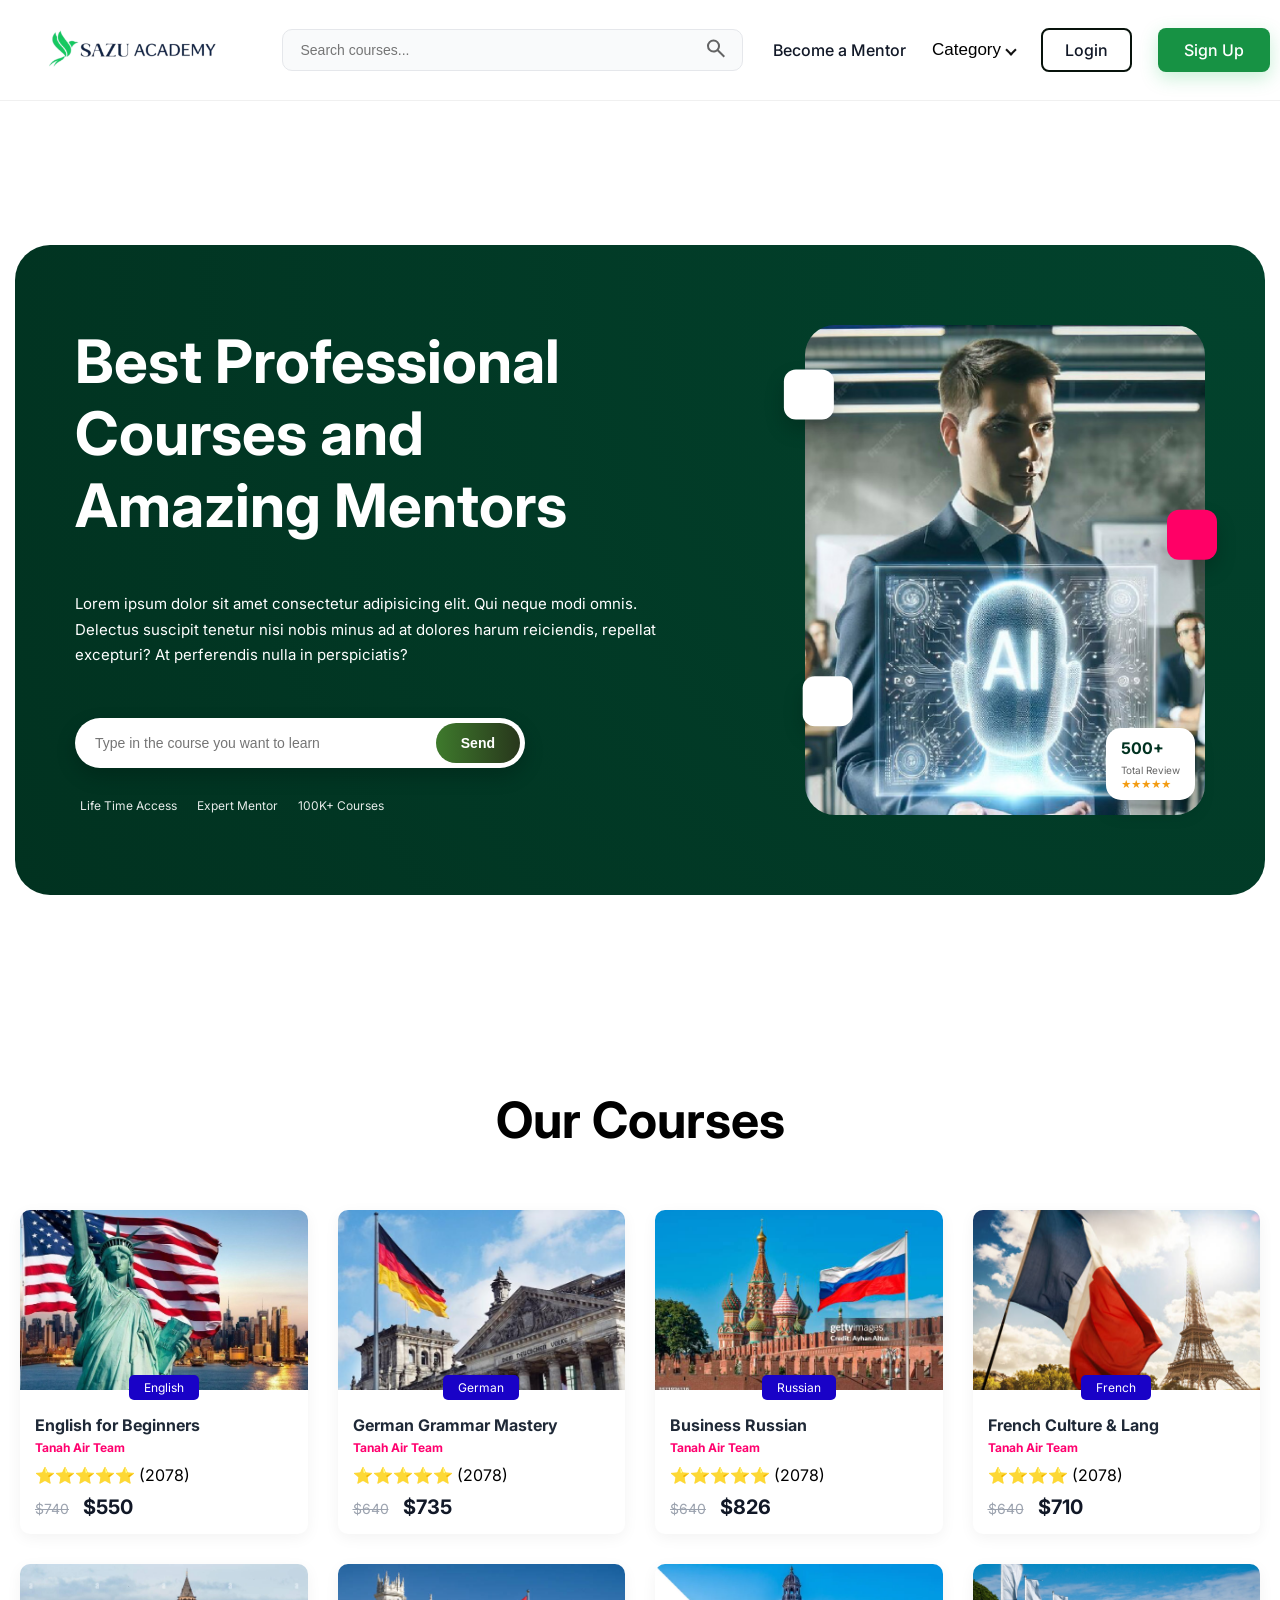
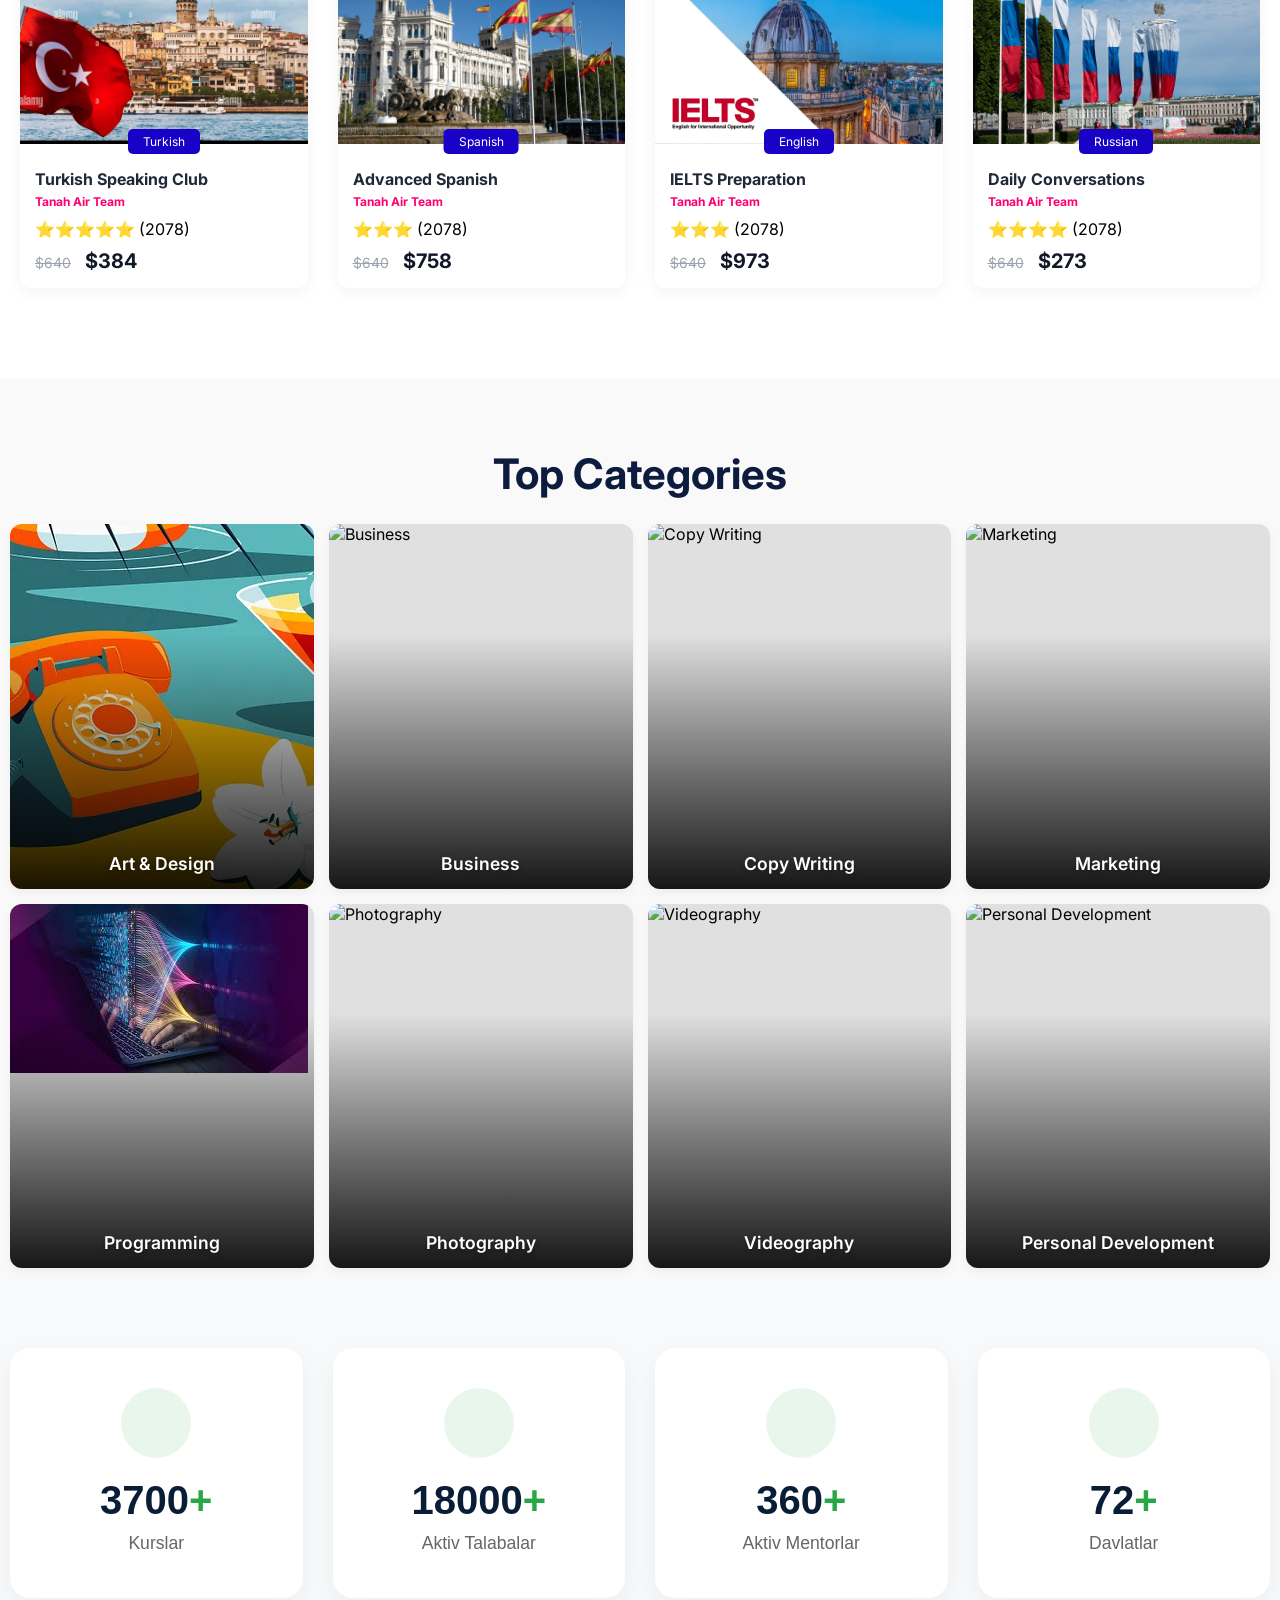
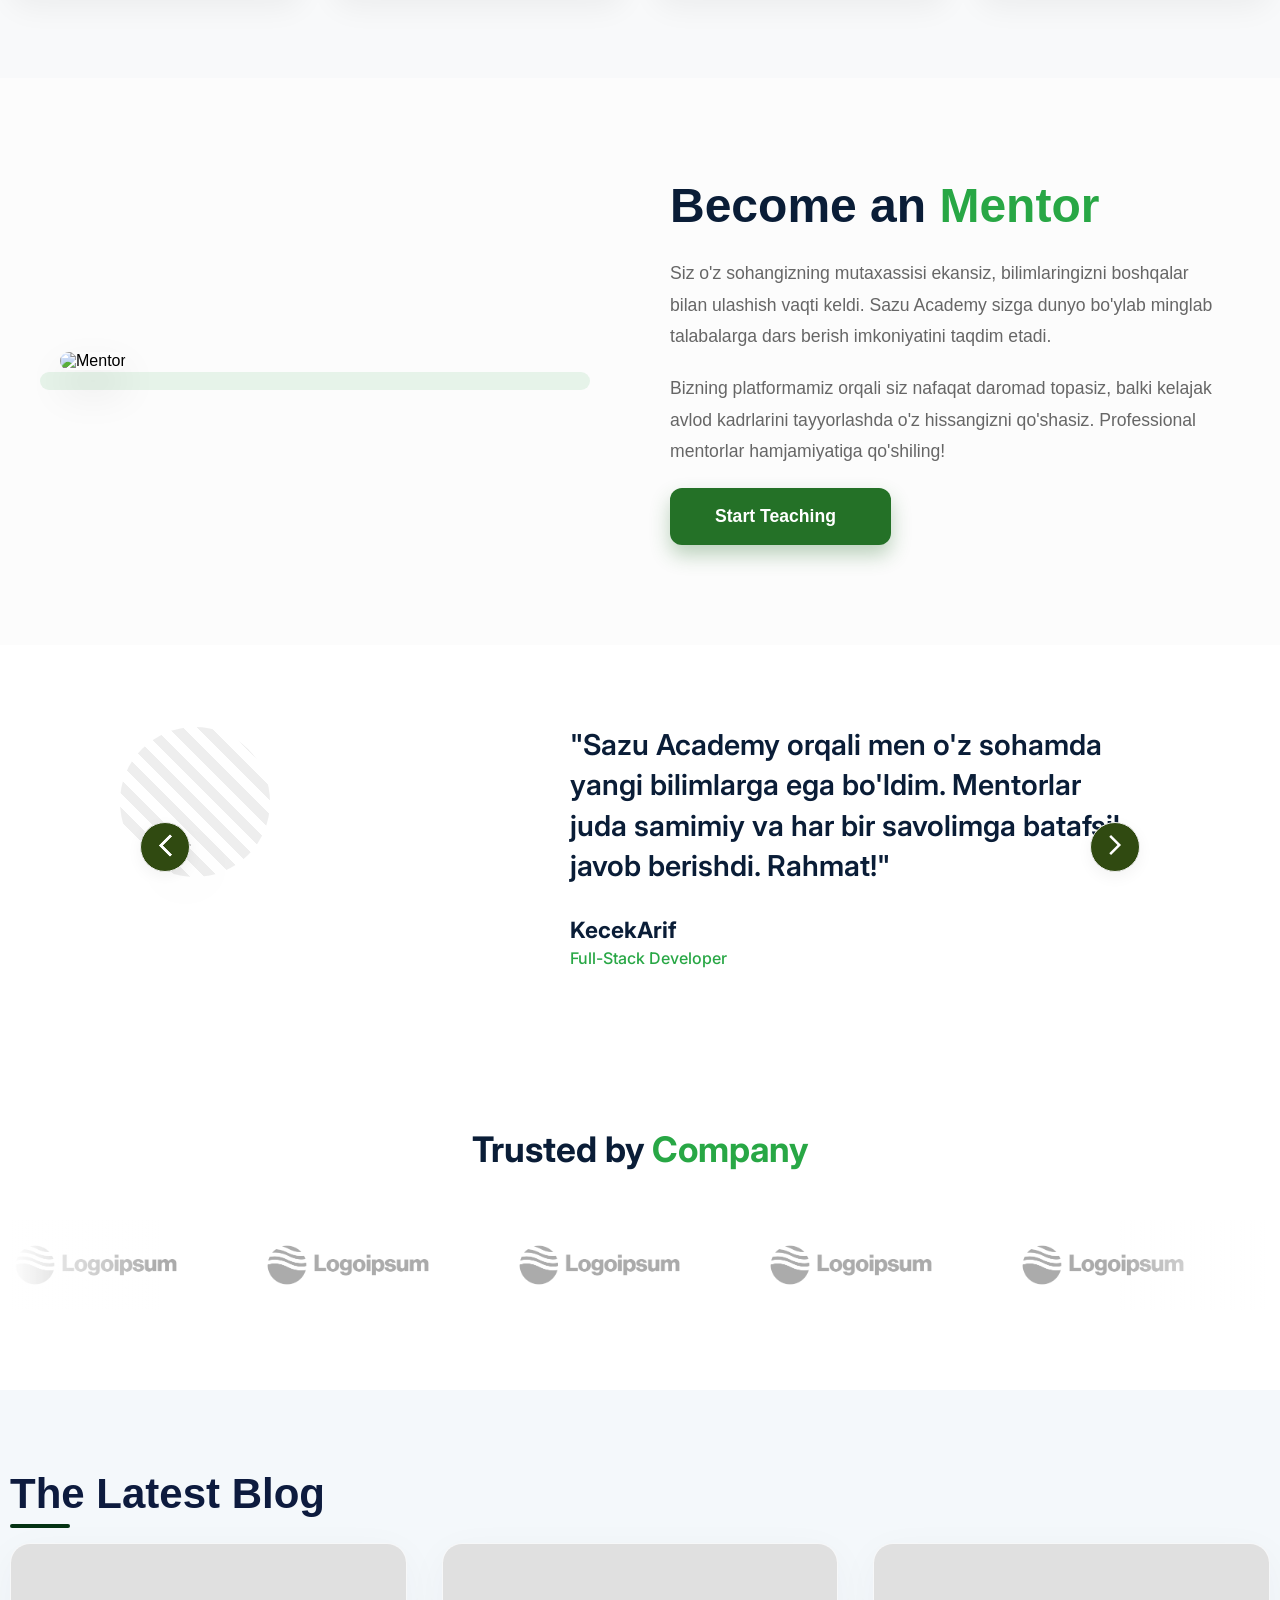
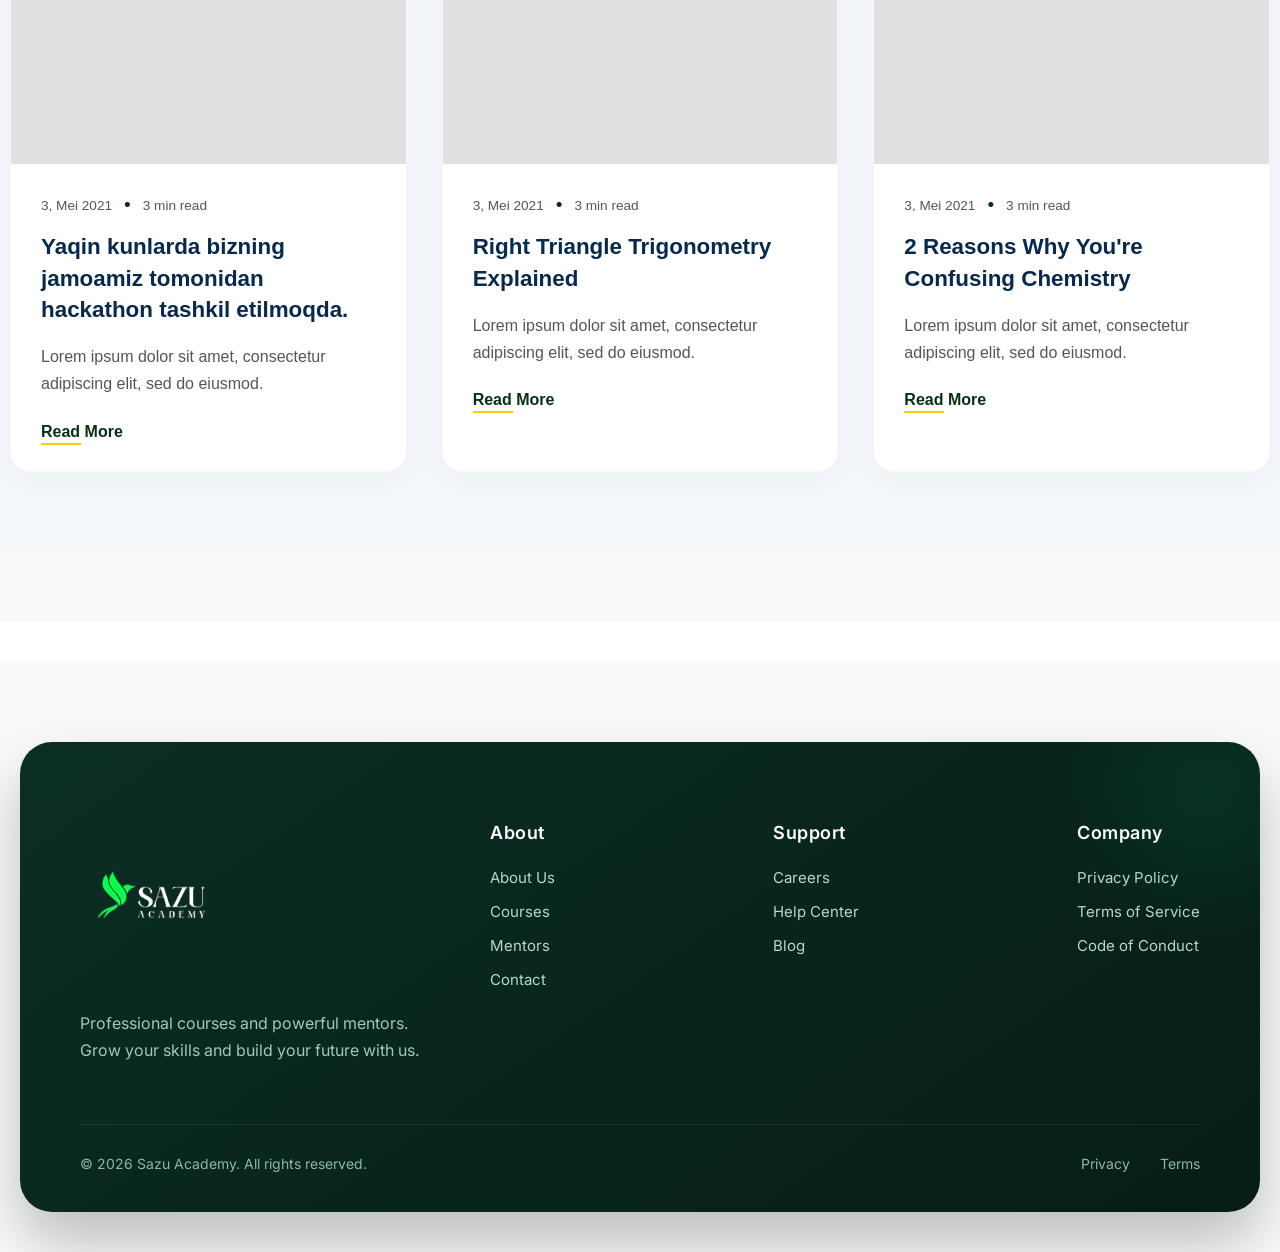
==== commit d3358847: "contact.html added and another" ====
--- a/index.html
+++ b/index.html
@@ -42,9 +42,11 @@
         </button>
         <div class="dropdown-menu">
           <a href="./pages/courses.html">Courses</a>
-          <a href="#">Detail Courses</a>
-          <a href="#">Blog</a>
-          <a href="#">Accaunt</a>
+          <a href="/pages/detail.html">Detail Courses</a>
+          <a href="/pages/blog.html">Blog</a>
+          <a href="/pages/accaunt.html">Accaunt</a>
+          <a href="./pages/contact.html">Contact US</a>
+
         </div>
       </div>
 
--- a/sass/main.css
+++ b/sass/main.css
@@ -803,107 +803,101 @@
     padding: 20px;
   }
 }
-.sazu-discovery-zone {
-  padding: 50px 20px;
-  overflow: hidden;
-}
-.sazu-discovery-zone .sazu-top-bar {
+.container1 .courses__header {
   display: flex;
   justify-content: space-between;
   align-items: center;
-  max-width: 1200px;
-  margin: 0 auto 30px;
-}
-.sazu-discovery-zone .sazu-top-bar .sazu-title {
-  color: #004d40;
-  font-size: 32px;
+  margin-bottom: 40px;
+}
+.container1 .courses__title {
+  font-size: 42px;
   font-weight: 800;
-  border-bottom: 4px solid #ffc107;
-}
-.sazu-discovery-zone .sazu-top-bar .sazu-nav-btn {
-  width: 50px;
-  height: 50px;
+  color: #0f5132;
+  line-height: 1.2;
+}
+.container1 .courses__buttons {
+  display: flex;
+  gap: 15px;
+}
+.container1 .courses__btn {
+  width: 55px;
+  height: 55px;
+  border: none;
   border-radius: 50%;
-  border: none;
-  background: #e0e0e0;
+  background: #0f7a63;
+  color: white;
+  font-size: 26px;
   cursor: pointer;
-  transition: 0.3s;
-  margin-left: 10px;
-}
-.sazu-discovery-zone .sazu-top-bar .sazu-nav-btn.active {
-  background: #004d40;
-  color: white;
-  box-shadow: 0 10px 20px rgba(0, 77, 64, 0.3);
-}
-.sazu-discovery-zone .sazu-top-bar .sazu-nav-btn:hover {
-  transform: scale(1.1);
-}
-
-.sazu-carousel-viewport {
-  max-width: 1200px;
-  margin: 0 auto;
-  position: relative;
-}
-
-.sazu-carousel-track {
+  z-index: 50;
+  position: relative;
+}
+.container1 .courses__btn:hover {
+  background: #0c5f4d;
+}
+.container1 .courses__carousel {
+  overflow: hidden;
+}
+.container1 .courses__track {
   display: flex;
   gap: 25px;
-  transition: transform 0.6s cubic-bezier(0.25, 1, 0.5, 1);
-  will-change: transform;
-}
-
-.sazu-course-card {
-  min-width: calc(33.33% - 20px);
+  transition: transform 0.5s ease;
+}
+.container1 .course-card {
+  min-width: 280px;
   background: white;
   border-radius: 20px;
-  padding: 15px;
-  box-shadow: 0 15px 40px rgba(0, 0, 0, 0.06);
-  border: 1px solid #eee;
-}
-.sazu-course-card .course-thumb {
-  height: 200px;
-  background: #004d40;
-  border-radius: 15px;
-  display: flex;
-  align-items: center;
-  justify-content: center;
-  font-size: 60px;
+  overflow: hidden;
+  box-shadow: 0 10px 30px rgba(0, 0, 0, 0.1);
+}
+.container1 .course-card img {
+  width: 100%;
+  height: 180px;
+  -o-object-fit: cover;
+     object-fit: cover;
+}
+.container1 .course-card__content {
+  padding: 20px;
+}
+.container1 .course-card__tag {
+  background: #0f7a63;
   color: white;
-  margin-bottom: 20px;
-}
-.sazu-course-card .course-info {
-  padding: 0 10px;
-}
-.sazu-course-card .course-info .cat-tag {
-  color: #004d40;
+  padding: 6px 14px;
+  border-radius: 20px;
+  font-size: 14px;
+}
+.container1 .course-card h3 {
+  margin: 15px 0 5px;
+  font-size: 20px;
+  color: #083d31;
+}
+.container1 .course-card p {
+  color: #0f7a63;
+  margin-bottom: 10px;
+}
+.container1 .course-card__price .old {
+  text-decoration: line-through;
+  color: #999;
+  margin-right: 10px;
+}
+.container1 .course-card__price .new {
+  color: #0f7a63;
   font-weight: 700;
-  font-size: 12px;
-  text-transform: uppercase;
-}
-.sazu-course-card .course-info h3 {
-  margin: 10px 0;
   font-size: 20px;
-  color: #333;
-  height: 55px;
-}
-.sazu-course-card .course-info .price-box {
-  display: flex;
-  align-items: center;
-  justify-content: space-between;
-  margin-top: 20px;
-  padding-top: 15px;
-  border-top: 1px solid #f0f0f0;
-}
-.sazu-course-card .course-info .price-box .price-current {
-  font-size: 24px;
-  font-weight: 800;
-  color: #004d40;
-}
-.sazu-course-card .course-info .price-box .price-old {
-  color: #bbb;
-  text-decoration: line-through;
-}
-
+}
+
+@media (max-width: 992px) {
+  .course-card {
+    min-width: 240px;
+  }
+}
+@media (max-width: 600px) {
+  .courses__title {
+    font-size: 30px !important;
+  }
+  .course-card {
+    min-width: 85%;
+  }
+}
 .sazu-hero {
   min-height: 100vh;
   padding: 15px;
@@ -1716,4 +1710,344 @@
   .partner-logo img {
     height: 35px;
   }
+}
+.contact-section {
+  padding: 80px 0;
+  background-color: #fff;
+}
+.contact-section .container {
+  max-width: 1230px;
+  margin: 0 auto;
+  padding: 0 15px;
+}
+
+.contact-wrapper {
+  display: flex;
+  justify-content: space-between;
+  align-items: flex-start;
+  gap: 160px;
+}
+@media (max-width: 992px) {
+  .contact-wrapper {
+    flex-direction: column;
+    align-items: stretch;
+  }
+}
+
+.contact-info {
+  flex: 0 0 400px;
+}
+.contact-info__subtitle {
+  display: block;
+  font-size: 16px;
+  font-weight: 700;
+  color: #1e212c;
+  text-transform: uppercase;
+  margin-bottom: 8px;
+  letter-spacing: 1px;
+}
+.contact-info__title {
+  font-size: 46px;
+  font-weight: 900;
+  color: #1e212c;
+  margin-bottom: 40px;
+}
+@media (max-width: 576px) {
+  .contact-info__title {
+    font-size: 34px;
+  }
+}
+.contact-info__list {
+  display: flex;
+  flex-direction: column;
+  gap: 24px;
+}
+@media (max-width: 576px) {
+  .contact-info .contact-info__subtitle {
+    text-align: center;
+  }
+  .contact-info .contact-info__title {
+    text-align: center;
+  }
+}
+
+.contact-item {
+  display: flex;
+  align-items: flex-start;
+  gap: 16px;
+}
+.contact-item__icon {
+  font-size: 20px;
+  color: #1fb566;
+  margin-top: 4px;
+}
+.contact-item__content p {
+  font-weight: 700;
+  font-size: 14px;
+  color: #424551;
+  margin-bottom: 4px;
+  opacity: 0.7;
+}
+.contact-item__content a, .contact-item__content span {
+  font-size: 18px;
+  color: #1e212c;
+  font-weight: 400;
+  text-decoration: none;
+  transition: all 0.3s ease;
+}
+.contact-item__content a:hover {
+  color: #1fb566;
+}
+@media (max-width: 576px) {
+  .contact-item__content .call {
+    text-align: center;
+  }
+}
+
+.contact-socials {
+  margin-top: 48px;
+}
+.contact-socials p {
+  font-weight: 700;
+  font-size: 16px;
+  color: #1e212c;
+  margin-bottom: 20px;
+}
+.contact-socials .social-links {
+  display: flex;
+  gap: 12px;
+}
+.contact-socials .social-links a {
+  width: 44px;
+  height: 44px;
+  background: #f4f5f6;
+  border-radius: 50%;
+  display: flex;
+  align-items: center;
+  justify-content: center;
+  color: #787a80;
+  font-size: 18px;
+  transition: all 0.3s ease;
+}
+.contact-socials .social-links a:hover {
+  background: #1fb566;
+  color: #fff;
+  transform: translateY(-5px);
+  box-shadow: 0 10px 20px rgba(31, 181, 102, 0.2);
+}
+.contact-socials .social-links a.fb:hover {
+  background: #5198c2;
+}
+.contact-socials .social-links a.tg:hover {
+  background: #6baed3;
+}
+.contact-socials .social-links a.inst:hover {
+  background: #d8d5ec;
+}
+@media (max-width: 576px) {
+  .contact-socials p {
+    text-align: center;
+  }
+  .contact-socials .social-links {
+    text-align: center;
+    display: flex;
+    justify-content: center;
+    gap: 20px;
+  }
+}
+
+.contact-map {
+  flex: 1;
+  height: 450px;
+  width: 600px;
+  border-radius: 12px;
+  overflow: hidden;
+  box-shadow: 0 20px 40px rgba(0, 0, 0, 0.08);
+  border: 1px solid #f1f1f1;
+  transition: all 0.3s ease;
+}
+.contact-map:hover {
+  box-shadow: 0 25px 50px rgba(0, 0, 0, 0.12);
+  transform: translateY(-2px);
+}
+.contact-map iframe {
+  width: 100%;
+  height: 100%;
+  border: 0;
+}
+@media (max-width: 576px) {
+  .contact-map {
+    height: 350px;
+    width: 355px;
+  }
+}
+
+.request-section {
+  padding: 100px 0;
+  background-color: #fff;
+}
+.request-section .container {
+  max-width: 1230px;
+  margin: 0 auto;
+  padding: 0 15px;
+}
+
+.request-wrapper {
+  display: flex;
+  align-items: center;
+  gap: 80px;
+}
+@media (max-width: 1024px) {
+  .request-wrapper {
+    flex-direction: column;
+    gap: 40px;
+  }
+}
+
+.request-image {
+  flex: 1;
+  text-align: center;
+}
+.request-image img {
+  max-width: 100%;
+  height: auto;
+}
+@media (max-width: 1024px) {
+  .request-image {
+    order: 2;
+    max-width: 350px;
+  }
+}
+
+.request-content {
+  flex: 1.5;
+}
+.request-content .request-subtitle {
+  font-weight: 700;
+  font-size: 16px;
+  color: #1e212c;
+}
+.request-content .request-title {
+  font-size: 46px;
+  font-weight: 900;
+  color: #1e212c;
+  margin: 8px 0 40px;
+}
+
+.contact-form .form-grid {
+  display: grid;
+  grid-template-columns: 1fr 1fr;
+  gap: 24px;
+  margin-bottom: 24px;
+}
+@media (max-width: 576px) {
+  .contact-form .form-grid {
+    grid-template-columns: 1fr;
+  }
+}
+.contact-form .form-group {
+  display: flex;
+  flex-direction: column;
+  gap: 8px;
+}
+.contact-form .form-group label {
+  font-size: 14px;
+  color: #424551;
+}
+.contact-form .form-group input, .contact-form .form-group textarea {
+  padding: 13px 16px;
+  border: 1px solid #d7dadd;
+  border-radius: 4px;
+  font-size: 16px;
+  transition: all 0.3s;
+}
+.contact-form .form-group input:focus, .contact-form .form-group textarea:focus {
+  border-color: #1fb566;
+  outline: none;
+  box-shadow: 0 0 0 3px rgba(31, 181, 102, 0.1);
+}
+.contact-form .form-group input::-moz-placeholder, .contact-form .form-group textarea::-moz-placeholder {
+  color: #9a9ca5;
+}
+.contact-form .form-group input::placeholder, .contact-form .form-group textarea::placeholder {
+  color: #9a9ca5;
+}
+.contact-form .full-width {
+  margin-bottom: 40px;
+}
+
+.form-footer {
+  display: flex;
+  align-items: center;
+  justify-content: space-between;
+  gap: 20px;
+}
+@media (max-width: 576px) {
+  .form-footer {
+    flex-direction: column;
+    align-items: flex-start;
+  }
+}
+.form-footer .btn-submit {
+  background-color: #1fb566;
+  color: #fff;
+  padding: 14px 40px;
+  border: none;
+  border-radius: 4px;
+  font-weight: 700;
+  font-size: 16px;
+  cursor: pointer;
+  transition: all 0.3s;
+}
+.form-footer .btn-submit:hover {
+  background-color: rgb(25.7797169811, 150.5202830189, 84.8235849057);
+  box-shadow: 0 10px 20px rgba(31, 181, 102, 0.2);
+}
+
+.checkbox-container {
+  display: block;
+  position: relative;
+  padding-left: 35px;
+  cursor: pointer;
+  font-size: 14px;
+  color: #424551;
+  -webkit-user-select: none;
+     -moz-user-select: none;
+          user-select: none;
+}
+.checkbox-container input {
+  position: absolute;
+  opacity: 0;
+  cursor: pointer;
+  height: 0;
+  width: 0;
+}
+.checkbox-container .checkmark {
+  position: absolute;
+  top: 0;
+  left: 0;
+  height: 20px;
+  width: 20px;
+  background-color: #fff;
+  border: 1px solid #d7dadd;
+  border-radius: 4px;
+}
+.checkbox-container .checkmark:after {
+  content: "";
+  position: absolute;
+  display: none;
+  left: 6px;
+  top: 2px;
+  width: 5px;
+  height: 10px;
+  border: solid white;
+  border-width: 0 2px 2px 0;
+  transform: rotate(45deg);
+}
+.checkbox-container input:checked ~ .checkmark {
+  background-color: #1fb566;
+  border-color: #1fb566;
+}
+.checkbox-container input:checked ~ .checkmark:after {
+  display: block;
 }/*# sourceMappingURL=main.css.map */
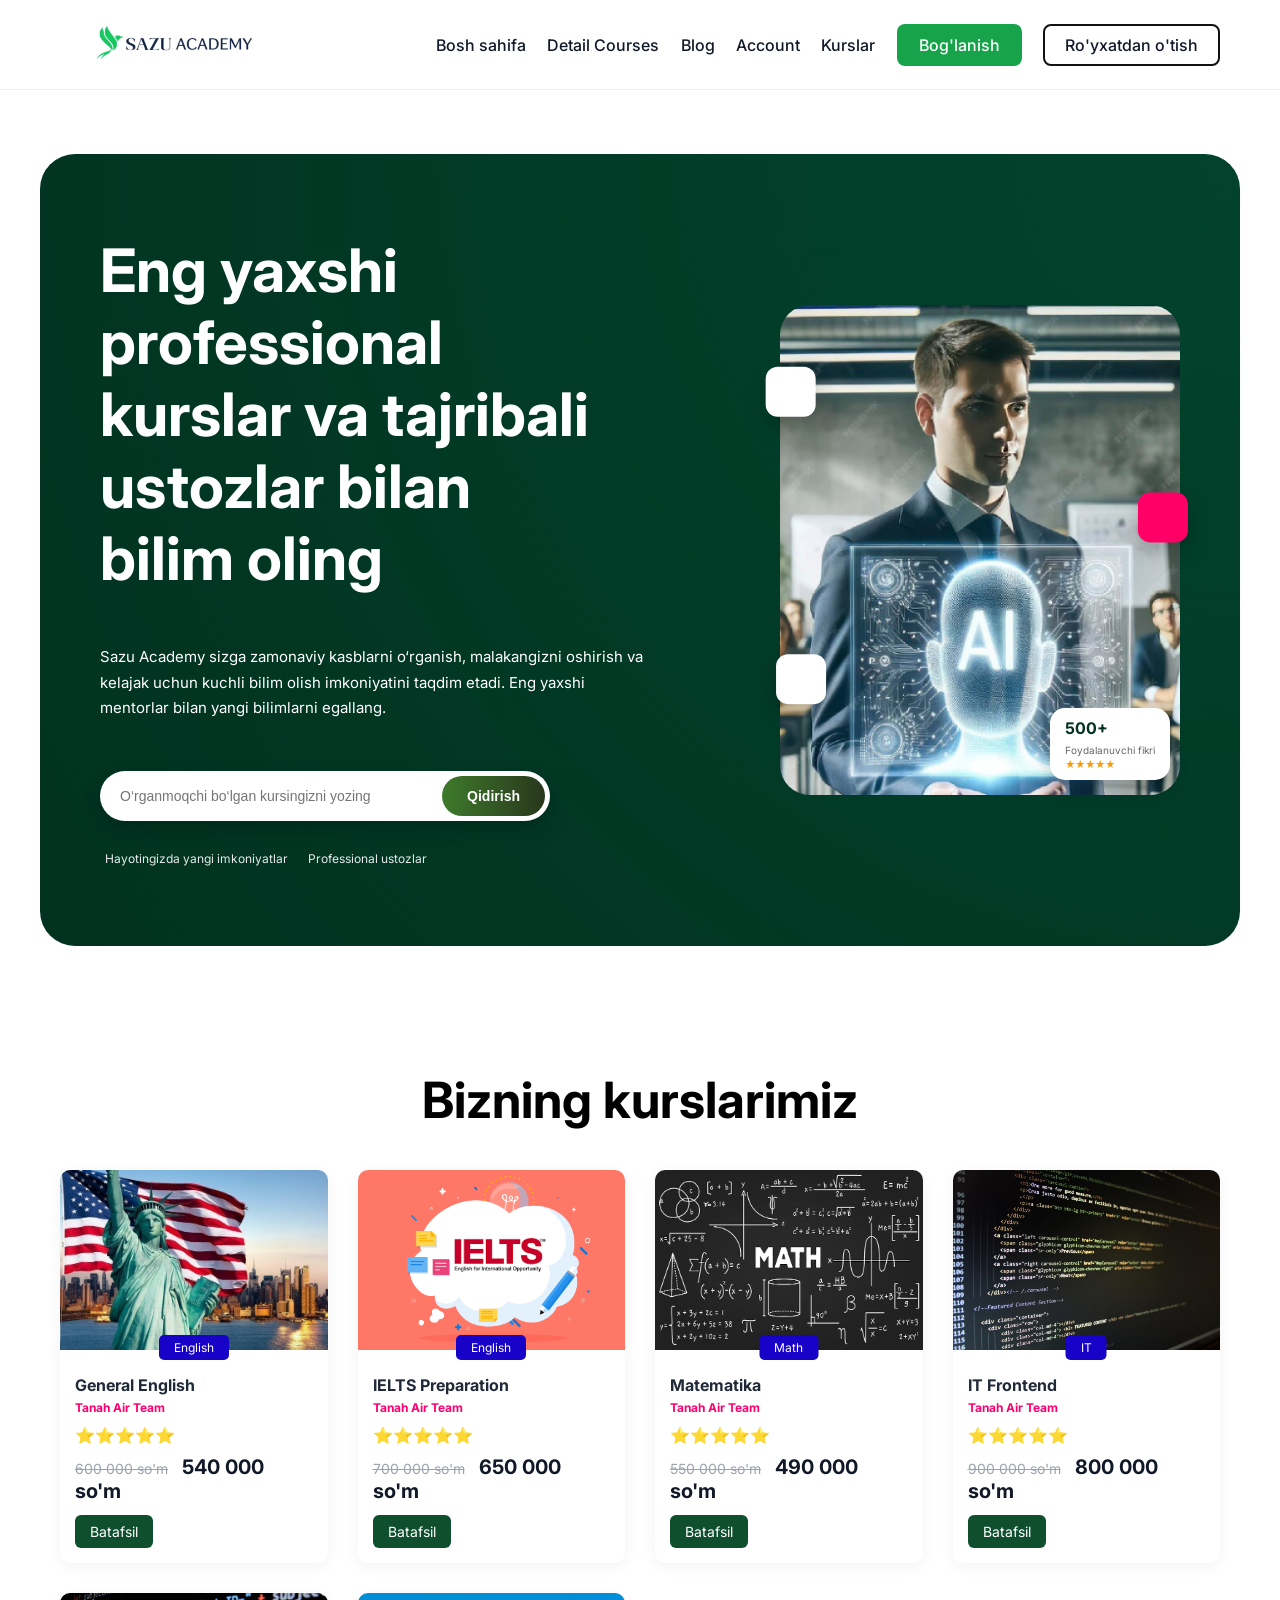
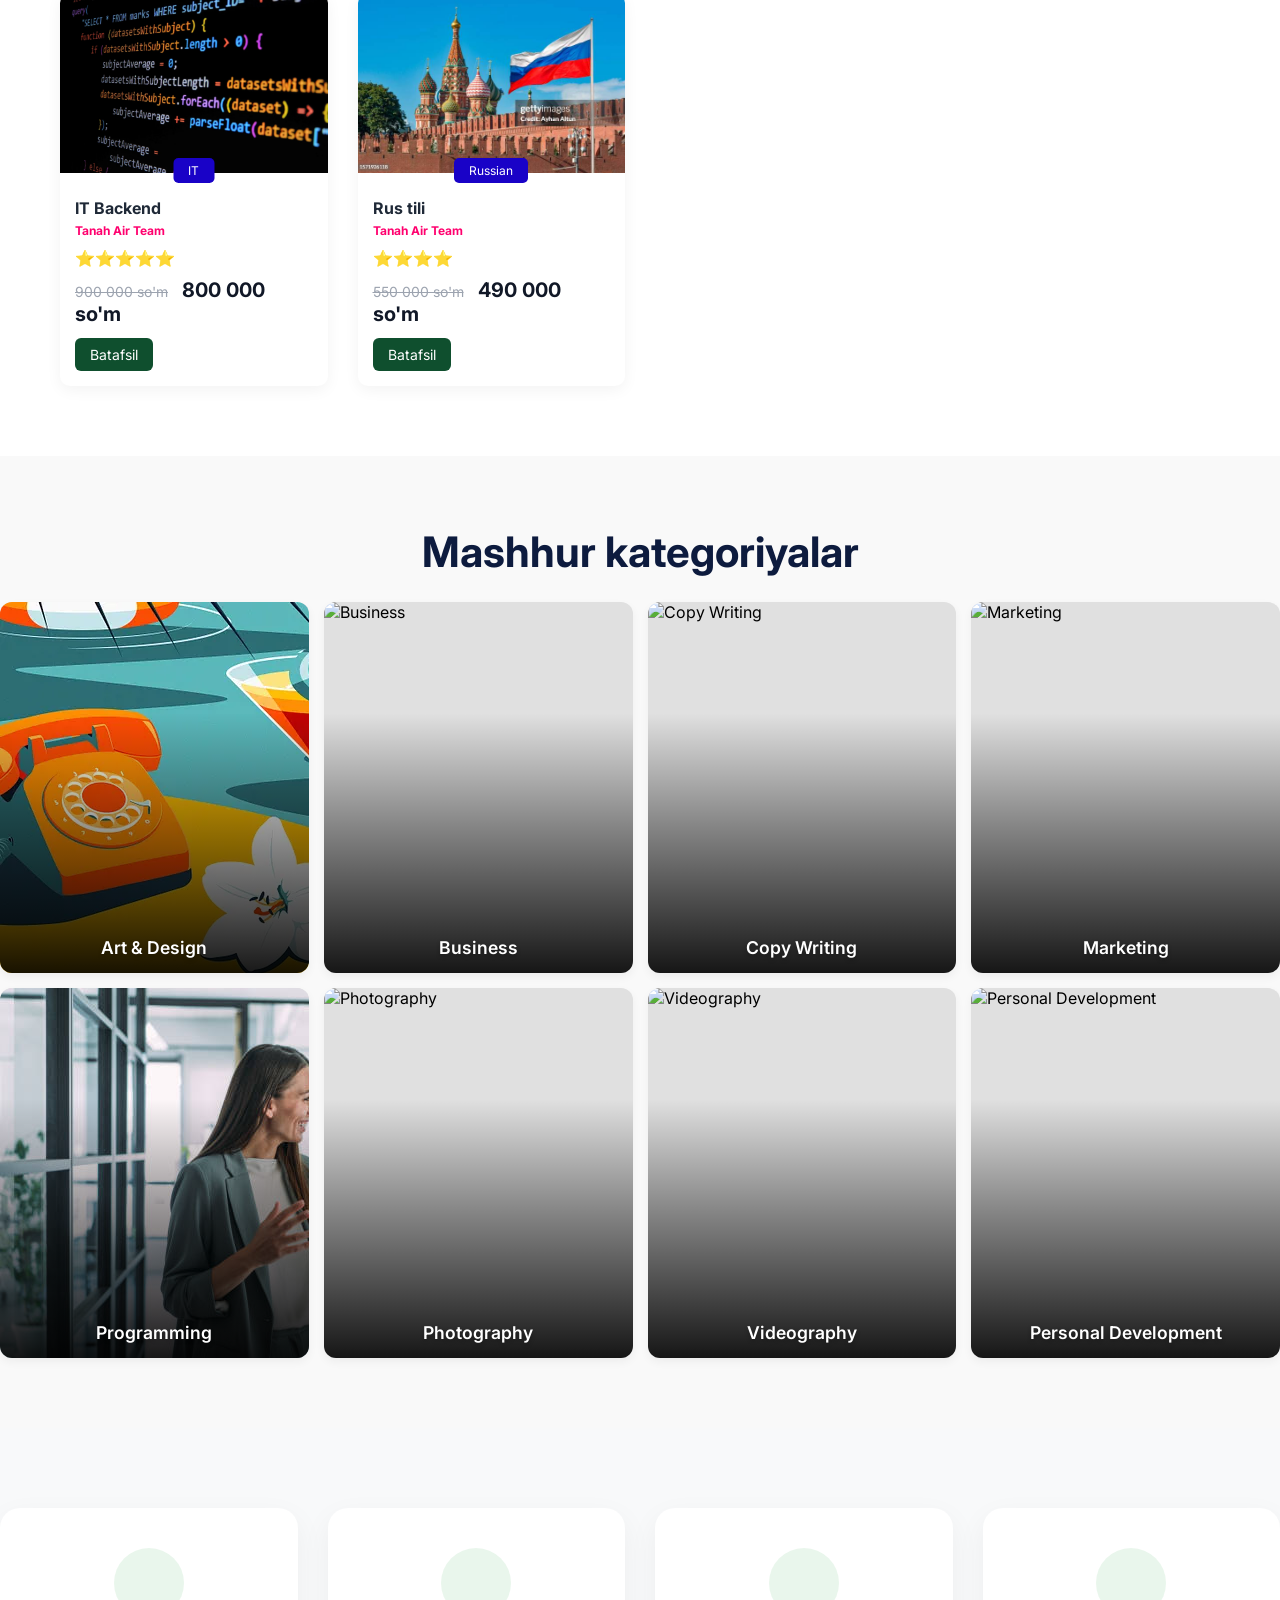
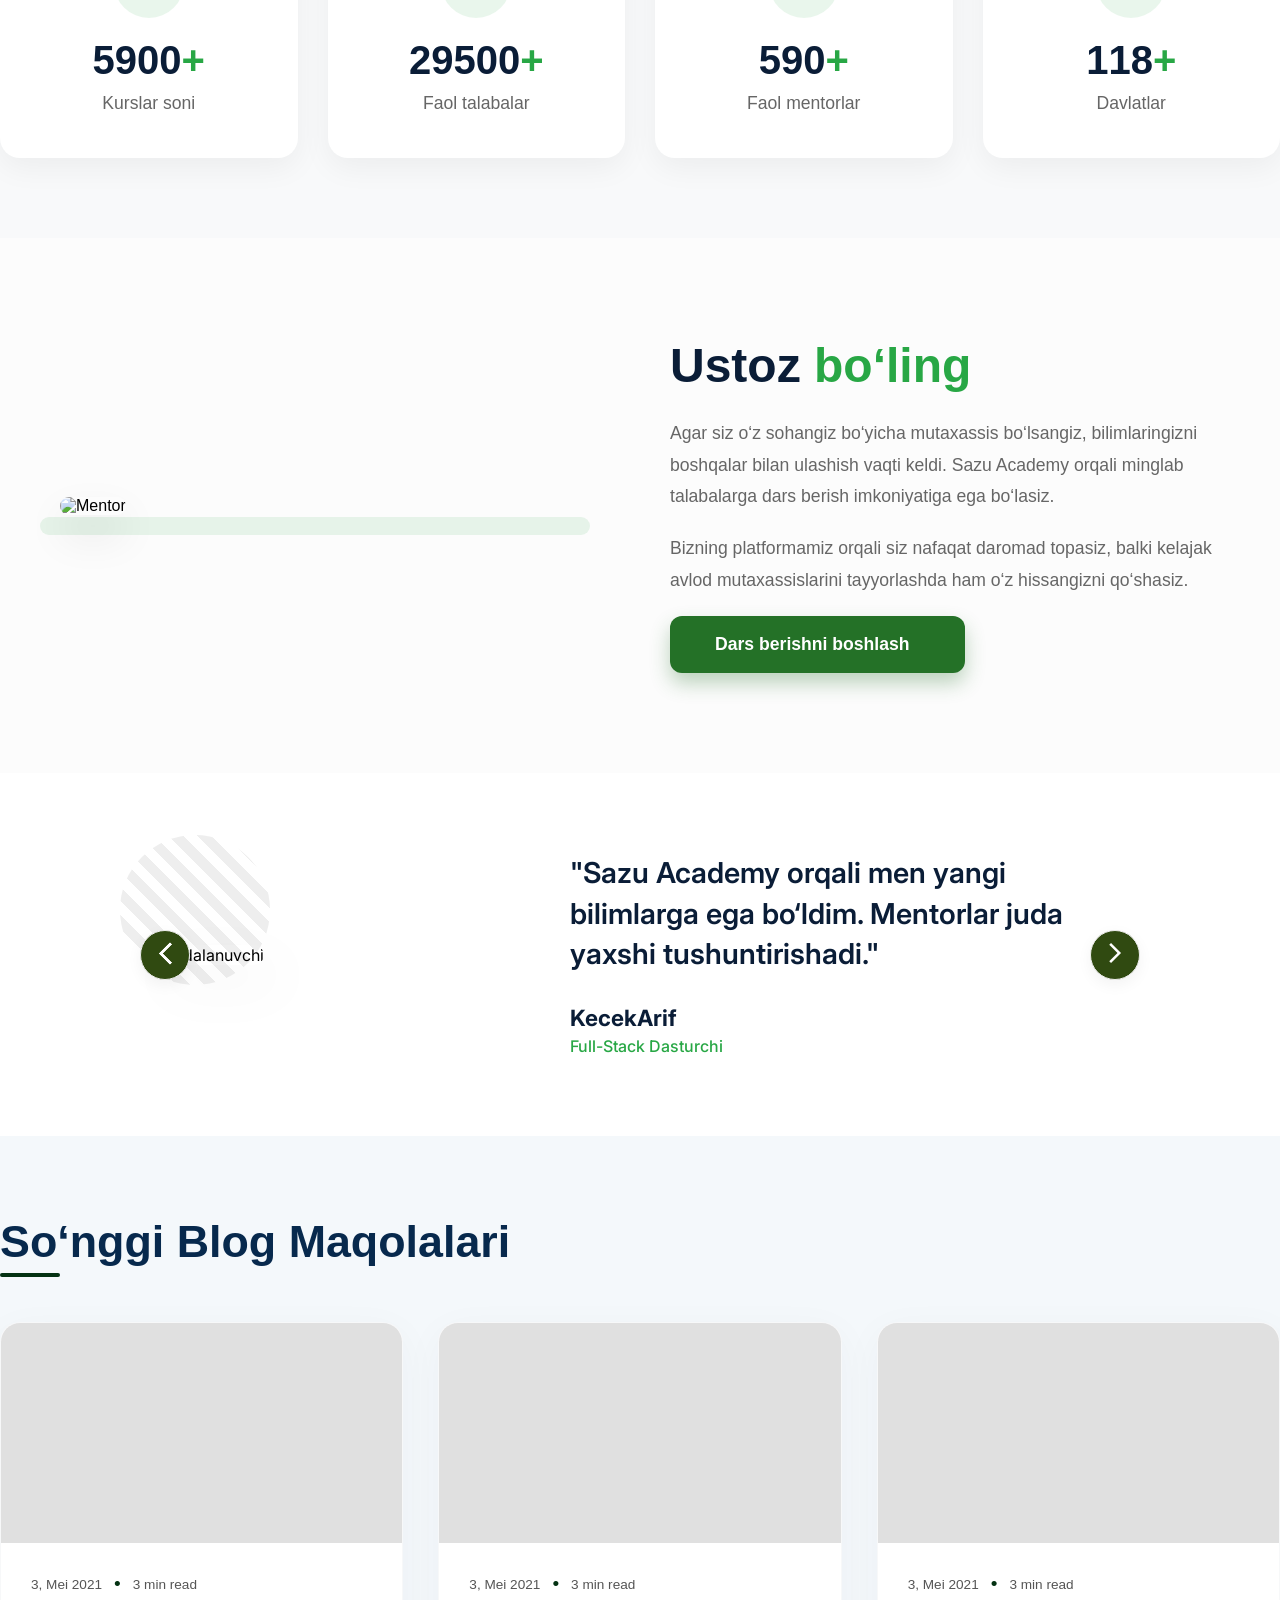
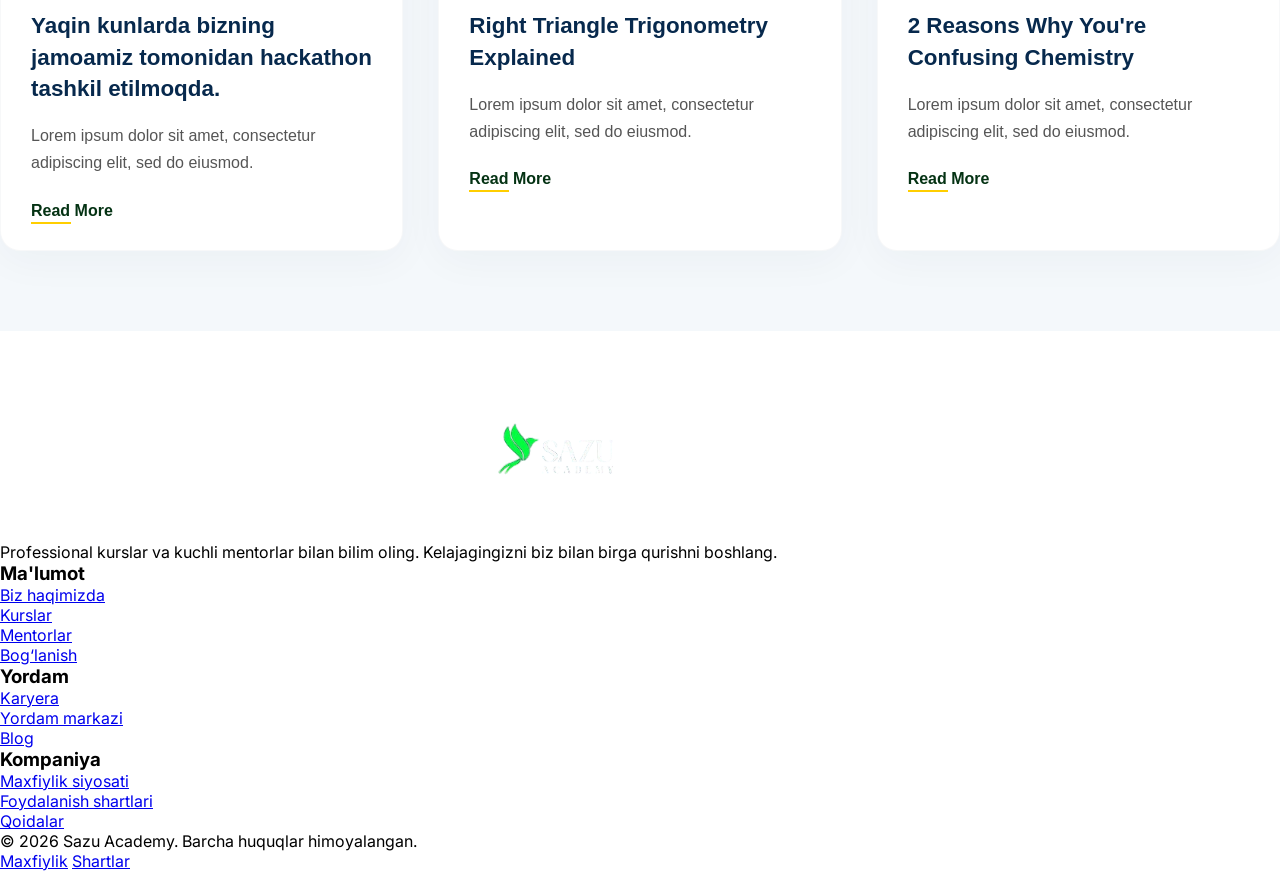
==== commit f3df04d0: "pages added" ====
--- a/index.html
+++ b/index.html
@@ -1,333 +1,422 @@
 <!DOCTYPE html>
-<html lang="en">
+<html lang="uz">
 <head>
 <meta charset="UTF-8">
 <meta name="viewport" content="width=device-width, initial-scale=1.0">
 <title>Sazu Academy</title>
+
 <link rel="stylesheet" href="/sass/main.css">
+
 <link href="https://fonts.googleapis.com/css2?family=Inter:wght@400;500;600;700;800&display=swap" rel="stylesheet">
 <link href="https://fonts.googleapis.com/css2?family=Amatic+SC:wght@700&display=swap" rel="stylesheet">
+
 </head>
 <body>
 
-<header class="header">
+ <header class="header">
   <div class="container">
 
     <!-- LOGO -->
-    <a href="#" class="logo">
+    <a href="/index.html" class="logo">
       <img src="./images/logos/sazu.png" alt="Sazu Academy Logo">
     </a>
 
-    <!-- SEARCH -->
-    <div class="search-box">
-      <input type="text" placeholder="Search courses...">
-      <div class="search-icon"><img src="./images/logos/search_input.svg" alt=""></div>
-    </div>
-
     <!-- NAVIGATION -->
-    <nav class="nav">
-      <div class="mobile-nav-top">
-        <div class="search-box mobile-search">
-          <input type="text" id="searchInput" placeholder="Search courses...">
-          <div class="search-icon"><img src="./images/logos/search_input.svg" alt=""></div>
-        </div>
-      </div>
-
-      <a class="mentor" href="#">Become a Mentor</a>
-
-      <div class="dropdown">
-        <button class="drop-btn">
-          Category
-          <span class="arrow"></span>
-        </button>
-        <div class="dropdown-menu">
-          <a href="./pages/courses.html">Courses</a>
-          <a href="/pages/detail.html">Detail Courses</a>
-          <a href="/pages/blog.html">Blog</a>
-          <a href="/pages/accaunt.html">Accaunt</a>
-          <a href="./pages/contact.html">Contact US</a>
-
-        </div>
-      </div>
-
-      <a href="#" class="btn-outline">Login</a>
-      <a href="#" class="btn-primary">Sign Up</a>
+    <nav class="nav main-nav">
+      <a href="/index.html">Bosh sahifa</a>
+      <a href="/pages/detail.html">Detail Courses</a>
+      <a href="/pages/blog.html">Blog</a>
+      <a href="/pages/accaunt.html">Account</a>
+      <a href="/pages/courses.html">Kurslar</a>
+      <a href="/pages/contact.html" class="btn-primary">Bog'lanish</a>
+      <a href="#" class="btn-outline">Ro'yxatdan o'tish</a>
     </nav>
 
-    <!-- TOGGLE -->
+    <!-- MOBILE MENU TOGGLE -->
     <div class="menu-toggle">
-      <div class="line"></div>
-      <div class="line"></div>
-      <div class="line"></div>
+      <span></span>
+      <span></span>
+      <span></span>
     </div>
 
   </div>
 </header>
 
+<!-- Mobile overlay -->
 <div class="mobile-overlay"></div>
-<div class="search-overlay"></div>
-
-<main>
-   <section class="sazu-hero">
-    <div class="sazu-wrapper container">
-        <div class="sazu-container ">
-            <div class="sazu-content">
-                <h1 class="sazu-title">
-                   Best Professional Courses and Amazing Mentors
-                </h1>
-                <p>Lorem ipsum dolor sit amet consectetur adipisicing elit. Qui neque modi omnis. Delectus suscipit tenetur nisi nobis minus ad at dolores harum reiciendis, repellat excepturi? At perferendis nulla in perspiciatis?  </p>
-                
-                <div class="sazu-search-box">
-                    <input type="text" placeholder="Type in the course you want to learn">
-                    <button class="sazu-search-btn">Send</button>
-                </div>
-
-                <div class="sazu-stats">
-                    <div class="stat"><i class="far fa-clock"></i> Life Time Access</div>
-                    <div class="stat"><i class="fas fa-user-tie"></i> Expert Mentor</div>
-                    <div class="stat"><i class="fas fa-play-circle"></i> 100K+ Courses</div>
-                </div>
-            </div>
-
-            <div class="sazu-visual">
-                <div class="sazu-image-holder" style="background-image: url('./images/backgrounds/image.png');">
-                    <div class="floating-box bell"><i class="fas fa-bell"></i></div>
-                    <div class="floating-box heart"><i class="fas fa-heart"></i></div>
-                    <div class="floating-box check"><i class="fas fa-check-double"></i></div>
-                    <div class="review-card">
-                        <h4>500+</h4>
-                        <span>Total Review</span>
-                        <div class="stars">★★★★★</div>
-                    </div>
-                </div>
-            </div>
-        </div>
-    </div>
-</section>
+
+
+<div class="mobile-overlay"></div>
+
+<main class="hero-main">
+
+<!-- HERO -->
+<section class="sazu-hero">
+
+<div class="sazu-wrapper container">
+
+<div class="sazu-container">
+
+<div class="sazu-content">
+
+<h1 class="sazu-title">
+Eng yaxshi professional kurslar va tajribali ustozlar bilan bilim oling
+</h1>
+
+<p>
+Sazu Academy sizga zamonaviy kasblarni o‘rganish, malakangizni oshirish va kelajak uchun kuchli bilim olish imkoniyatini taqdim etadi. Eng yaxshi mentorlar bilan yangi bilimlarni egallang.
+</p>
+
+<div class="sazu-search-box">
+<input type="text" placeholder="O‘rganmoqchi bo‘lgan kursingizni yozing">
+<button class="sazu-search-btn">Qidirish</button>
+</div>
+
+<div class="sazu-stats">
+
+<div class="stat">
+<i class="far fa-clock"></i>
+Hayotingizda yangi imkoniyatlar
+</div>
+
+<div class="stat">
+<i class="fas fa-user-tie"></i>
+Professional ustozlar
+</div>
+
+</div>
+
+</div>
+
+<div class="sazu-visual">
+
+<div class="sazu-image-holder" style="background-image:url('./images/backgrounds/image.png');">
+
+<div class="floating-box bell"><i class="fas fa-bell"></i></div>
+<div class="floating-box heart"><i class="fas fa-heart"></i></div>
+<div class="floating-box check"><i class="fas fa-check-double"></i></div>
+
+<div class="review-card">
+<h4>500+</h4>
+<span>Foydalanuvchi fikri</span>
+<div class="stars">★★★★★</div>
+</div>
+
+</div>
+
+</div>
+
+</div>
+</div>
+</section>
+
+
+<!-- COURSES -->
 <section class="courses">
-  <div class="monipulation-section">
-    <h1 class="our">Our Courses</h1>
-    <div class="main-cards container"></div>
-  </div>
-</section>
-<section class="categories ">
-     <div class="h2">
-                        <h2 class="section-title">Top Categories</h2>
-
-          </div>
-        <div class="container2">
-       
-            <div class="categories-grid" id="categories-container"></div>
-        </div>
-<section>
-
-
+
+<div class="monipulation-section">
+
+<h1 class="our">Bizning kurslarimiz</h1>
+
+<div class="main-cards container"></div>
+
+</div>
+
+</section>
+
+
+<!-- CATEGORIES -->
+<section class="categories">
+
+<div class="h2">
+<h2 class="section-title">Mashhur kategoriyalar</h2>
+</div>
+
+<div class="container2">
+<div class="categories-grid" id="categories-container"></div>
+</div>
+
+</section>
+
+
+<!-- STATS -->
 <section class="stats-section">
-  <div class="container2">
-    <div class="stats-grid" id="stats-counter">
-      
-      <div class="stat-card">
-        <div class="icon-wrapper">
-          <i class="fas fa-play-circle"></i> </div>
-        <h2 class="stat-number" data-target="10000">0</h2>
-        <p class="stat-label">Kurslar</p>
-      </div>
-
-      <div class="stat-card">
-        <div class="icon-wrapper">
-          <i class="fas fa-users"></i>
-        </div>
-        <h2 class="stat-number" data-target="50000">0</h2>
-        <p class="stat-label">Aktiv Talabalar</p>
-      </div>
-
-      <div class="stat-card">
-        <div class="icon-wrapper">
-          <i class="fas fa-user-tie"></i>
-        </div>
-        <h2 class="stat-number" data-target="1000">0</h2>
-        <p class="stat-label">Aktiv Mentorlar</p>
-      </div>
-
-      <div class="stat-card">
-        <div class="icon-wrapper">
-          <i class="fas fa-globe-americas"></i>
-        </div>
-        <h2 class="stat-number" data-target="180">0</h2>
-        <p class="stat-label">Davlatlar</p>
-      </div>
-
-    </div>
-  </div>
-</section>
-
+
+<div class="container2">
+
+<div class="stats-grid" id="stats-counter">
+
+<div class="stat-card">
+
+<div class="icon-wrapper">
+<i class="fas fa-play-circle"></i>
+</div>
+
+<h2 class="stat-number" data-target="10000">0</h2>
+
+<p class="stat-label">Kurslar soni</p>
+
+</div>
+
+
+<div class="stat-card">
+
+<div class="icon-wrapper">
+<i class="fas fa-users"></i>
+</div>
+
+<h2 class="stat-number" data-target="50000">0</h2>
+
+<p class="stat-label">Faol talabalar</p>
+
+</div>
+
+
+<div class="stat-card">
+
+<div class="icon-wrapper">
+<i class="fas fa-user-tie"></i>
+</div>
+
+<h2 class="stat-number" data-target="1000">0</h2>
+
+<p class="stat-label">Faol mentorlar</p>
+
+</div>
+
+
+<div class="stat-card">
+
+<div class="icon-wrapper">
+<i class="fas fa-globe-americas"></i>
+</div>
+
+<h2 class="stat-number" data-target="180">0</h2>
+
+<p class="stat-label">Davlatlar</p>
+
+</div>
+
+</div>
+
+</div>
+
+</section>
+
+
+<!-- MENTOR -->
 <section class="mentor-section">
-  <div class="container">
-    <div class="mentor-wrapper">
-      
-      <div class="mentor-image">
-        <div class="image-bg-shape"></div>
-        <img src="https://content.app-sources.com/s/84388386817481548/uploads/Images/DALLE_2024-01-20_09.08.17_-_A_modern_high-tech_coaching_session_featuring_an_AI_coach_and_a_human_participant._The_AI_coach_is_represented_as_a_sophis-5738128.png?format=webp" alt="Mentor">
-      </div>
-
-      <div class="mentor-content">
-        <h2 class="mentor-title">Become an <span>Mentor</span></h2>
-        
-        <div class="text-group">
-          <p>Siz o'z sohangizning mutaxassisi ekansiz, bilimlaringizni boshqalar bilan ulashish vaqti keldi. Sazu Academy sizga dunyo bo'ylab minglab talabalarga dars berish imkoniyatini taqdim etadi.</p>
-          <p>Bizning platformamiz orqali siz nafaqat daromad topasiz, balki kelajak avlod kadrlarini tayyorlashda o'z hissangizni qo'shasiz. Professional mentorlar hamjamiyatiga qo'shiling!</p>
-        </div>
-
-        <a href="#" class="btn-start">
-          <span>Start Teaching</span>
-          <i class="fas fa-arrow-right"></i>
-        </a>
-      </div>
-
-    </div>
-  </div>
-</section>
-
+
+<div class="container">
+
+<div class="mentor-wrapper">
+
+<div class="mentor-image">
+<div class="image-bg-shape"></div>
+
+<img src="https://content.app-sources.com/s/84388386817481548/uploads/Images/DALLE_2024-01-20_09.08.17_-_A_modern_high-tech_coaching_session_featuring_an_AI_coach_and_a_human_participant._The_AI_coach_is_represented_as_a_sophis-5738128.png?format=webp" alt="Mentor">
+
+</div>
+
+
+<div class="mentor-content">
+
+<h2 class="mentor-title">
+Ustoz <span>bo‘ling</span>
+</h2>
+
+<div class="text-group">
+
+<p>
+Agar siz o‘z sohangiz bo‘yicha mutaxassis bo‘lsangiz, bilimlaringizni boshqalar bilan ulashish vaqti keldi. Sazu Academy orqali minglab talabalarga dars berish imkoniyatiga ega bo‘lasiz.
+</p>
+
+<p>
+Bizning platformamiz orqali siz nafaqat daromad topasiz, balki kelajak avlod mutaxassislarini tayyorlashda ham o‘z hissangizni qo‘shasiz.
+</p>
+
+</div>
+
+<a href="#" class="btn-start">
+<span>Dars berishni boshlash</span>
+<i class="fas fa-arrow-right"></i>
+</a>
+
+</div>
+
+</div>
+
+</div>
+
+</section>
+
+
+<!-- TESTIMONIAL -->
 <section class="testimonial-section">
-  <div class="container">
-    <div class="testimonial-slider">
-      
-      <div class="testimonial-item active">
-        <div class="testimonial-grid">
-          <div class="image-area">
-            <div class="pattern-box"></div>
-            <img src="https://images.unsplash.com/photo-1507003211169-0a1dd7228f2d?q=80&w=1974&auto=format&fit=crop" alt="User">
-          </div>
-          <div class="content-area">
-            <h3 class="quote-text">"Sazu Academy orqali men o'z sohamda yangi bilimlarga ega bo'ldim. Mentorlar juda samimiy va har bir savolimga batafsil javob berishdi. Rahmat!"</h3>
-            <div class="author-info">
-              <h4 class="name">KecekArif</h4>
-              <p class="position">Full-Stack Developer</p>
-            </div>
-          </div>
-        </div>
-      </div>
-
-      <div class="testimonial-item">
-        <div class="testimonial-grid">
-          <div class="image-area">
-            <div class="pattern-box"></div>
-            <img src="https://images.unsplash.com/photo-1494790108377-be9c29b29330?q=80&w=1974&auto=format&fit=crop" alt="User">
-          </div>
-          <div class="content-area">
-            <h3 class="quote-text">"Darslar juda sifatli va tushunarli. Amaliy loyihalar ustida ishlash menga katta tajriba berdi. Hammasi uchun Sazu Academy jamoasiga minnatdorchilik bildiraman."</h3>
-            <div class="author-info">
-              <h4 class="name">Sabina Rahimova</h4>
-              <p class="position">UI/UX Designer</p>
-            </div>
-          </div>
-        </div>
-      </div>
-
-      <div class="slider-nav">
-        <button class="nav-btn prev"><img src="./images/arrow/arrow_back_ios_new_27dp_FFFFFF_FILL0_wght400_GRAD0_opsz24.png" alt=""><i class="fas fa-chevron-left"></i></button>
-        <button class="nav-btn next"><img src="./images/arrow/arrow_forward_ios_27dp_FFFFFF_FILL0_wght400_GRAD0_opsz24.svg" alt=""><i class="fas fa-chevron-right"></i></button>
-      </div>
-
-    </div>
-  </div>
-</section>
-
-<section class="partners-marquee">
-  <div class="container2">
-    <h2 class="section-title">Trusted by <span>Company</span></h2>
-    
-    <div class="marquee-wrapper">
-      <div class="marquee-content">
-        <div class="partner-logo"><img src="./images/logo_ispums/logo_ispum.png" alt="Logo 1"></div>
-        <div class="partner-logo"><img src="./images/logo_ispums/logo_ispum.png" alt="Logo 2"></div>
-        <div class="partner-logo"><img src="./images/logo_ispums/logo_ispum.png" alt="Logo 3"></div>
-        <div class="partner-logo"><img src="./images/logo_ispums/logo_ispum.png" alt="Logo 4"></div>
-        <div class="partner-logo"><img src="./images/logo_ispums/logo_ispum.png" alt="Logo 5"></div>
-        <div class="partner-logo"><img  src="./images/logo_ispums/logo_ispum.png" alt="Logo 6"></div>
-        
-        <div class="partner-logo"><img src="./images/logo_ispums/logo_ispum.png" alt="Logo 1"></div>
-        <div class="partner-logo"><img src="./images/logo_ispums/logo_ispum.png" alt="Logo 2"></div>
-        <div class="partner-logo"><img src="./images/logo_ispums/logo_ispum.png" alt="Logo 3"></div>
-        <div class="partner-logo"><img src="./images/logo_ispums/logo_ispum.png" alt="Logo 4"></div>
-        <div class="partner-logo"><img src="./images/logo_ispums/logo_ispum.png" alt="Logo 5"></div>
-        <div class="partner-logo"><img src="./images/logo_ispums/logo_ispum.png" alt="Logo 6"></div>
-      </div>
-    </div>
-  </div>
-</section>
-
+
+<div class="container">
+
+<div class="testimonial-slider">
+
+
+<div class="testimonial-item active">
+
+<div class="testimonial-grid">
+
+<div class="image-area">
+<div class="pattern-box"></div>
+
+<img src="https://images.unsplash.com/photo-1507003211169-0a1dd7228f2d?q=80&w=1974&auto=format&fit=crop" alt="Foydalanuvchi">
+
+</div>
+
+<div class="content-area">
+
+<h3 class="quote-text">
+"Sazu Academy orqali men yangi bilimlarga ega bo‘ldim. Mentorlar juda yaxshi tushuntirishadi."
+</h3>
+
+<div class="author-info">
+
+<h4 class="name">KecekArif</h4>
+
+<p class="position">Full-Stack Dasturchi</p>
+
+</div>
+
+</div>
+
+</div>
+
+</div>
+
+
+<div class="slider-nav">
+
+<button class="nav-btn prev">
+<img src="./images/arrow/arrow_back_ios_new_27dp_FFFFFF_FILL0_wght400_GRAD0_opsz24.png">
+</button>
+
+<button class="nav-btn next">
+<img src="./images/arrow/arrow_forward_ios_27dp_FFFFFF_FILL0_wght400_GRAD0_opsz24.svg">
+</button>
+
+</div>
+
+</div>
+
+</div>
+
+</section>
+
+
+<!-- BLOG -->
 <section class="blog-section">
-    <div class="container2">
-        <h2 class="section-title">The Latest Blog</h2>
-        <div class="blog-grid" id="blogGrid">
-            </div>
-    </div>
-</section>
+
+<div class="container2">
+
+<h2 class="section-title">
+So‘nggi blog maqolalari
+</h2>
+
+<div class="blog-grid" id="blogGrid"></div>
+
+</div>
+
+</section>
+
 </main>
 
 
-
+<!-- FOOTER -->
 <div class="sazu-footer-wrapper">
-  <footer class="sazu-footer">
-    <div class="footer-container">
-      <div class="footer-top">
-        
-        <div class="footer-brand">
-          <div class="logo">
-            <img src="./images/logos/sazu-removebg-preview.png" alt="Sazu Academy">
-          </div>
-          <p>
-            Professional courses and powerful mentors.
-            Grow your skills and build your future with us.
-          </p>
-        </div>
-
-        <div class="footer-links">
-          <div class="footer-column">
-            <h3>About</h3>
-            <ul>
-              <li><a href="#">About Us</a></li>
-              <li><a href="#">Courses</a></li>
-              <li><a href="#">Mentors</a></li>
-              <li><a href="#">Contact</a></li>
-            </ul>
-          </div>
-
-          <div class="footer-column">
-            <h3>Support</h3>
-            <ul>
-              <li><a href="#">Careers</a></li>
-              <li><a href="#">Help Center</a></li>
-              <li><a href="#">Blog</a></li>
-            </ul>
-          </div>
-
-          <div class="footer-column">
-            <h3>Company</h3>
-            <ul>
-              <li><a href="#">Privacy Policy</a></li>
-              <li><a href="#">Terms of Service</a></li>
-              <li><a href="#">Code of Conduct</a></li>
-            </ul>
-          </div>
-        </div>
-
-      </div>
-
-      <div class="footer-bottom">
-        <p>© 2026 Sazu Academy. All rights reserved.</p>
-        <div class="bottom-links">
-          <a href="#">Privacy</a>
-          <a href="#">Terms</a>
-        </div>
-      </div>
-    </div>
-  </footer>
+
+<footer class="sazu-footer">
+
+<div class="footer-container">
+
+<div class="footer-top">
+
+<div class="footer-brand">
+
+<div class="logo">
+<img src="./images/logos/sazu-removebg-preview.png" alt="Sazu Academy">
+</div>
+
+<p>
+Professional kurslar va kuchli mentorlar bilan bilim oling.
+Kelajagingizni biz bilan birga qurishni boshlang.
+</p>
+
+</div>
+
+
+<div class="footer-links">
+
+<div class="footer-column">
+
+<h3>Ma'lumot</h3>
+
+<ul>
+<li><a href="#">Biz haqimizda</a></li>
+<li><a href="#">Kurslar</a></li>
+<li><a href="#">Mentorlar</a></li>
+<li><a href="#">Bog‘lanish</a></li>
+</ul>
+
+</div>
+
+
+<div class="footer-column">
+
+<h3>Yordam</h3>
+
+<ul>
+<li><a href="#">Karyera</a></li>
+<li><a href="#">Yordam markazi</a></li>
+<li><a href="#">Blog</a></li>
+</ul>
+
+</div>
+
+
+<div class="footer-column">
+
+<h3>Kompaniya</h3>
+
+<ul>
+<li><a href="#">Maxfiylik siyosati</a></li>
+<li><a href="#">Foydalanish shartlari</a></li>
+<li><a href="#">Qoidalar</a></li>
+</ul>
+
+</div>
+
+</div>
+
+</div>
+
+
+<div class="footer-bottom">
+
+<p>© 2026 Sazu Academy. Barcha huquqlar himoyalangan.</p>
+
+<div class="bottom-links">
+<a href="#">Maxfiylik</a>
+<a href="#">Shartlar</a>
+</div>
+
+</div>
+
+</div>
+
+</footer>
+
 </div>
 
 
 <script src="https://cdnjs.cloudflare.com/ajax/libs/gsap/3.12.2/gsap.min.js"></script>
 <script src="/js/main.js"></script>
+
 </body>
-</html>
+</html>
--- a/sass/main.css
+++ b/sass/main.css
@@ -1,5 +1,21 @@
+/* Belglangan matnning orqa foni va harf rangini o'zgartirish */
+::-moz-selection {
+  background-color: #187445; /* Orqa fon rangi (masalan, neon aqua) */
+  color: #ffffff; /* Matnning o'zi qaysi rangda bo'lishi */
+}
+::selection {
+  background-color: #187445; /* Orqa fon rangi (masalan, neon aqua) */
+  color: #ffffff; /* Matnning o'zi qaysi rangda bo'lishi */
+}
+
+/* Firefox brauzeri uchun (ba'zi eski versiyalarda kerak bo'ladi) */
+::-moz-selection {
+  background-color: #0f4f2e;
+  color: #bbccb7;
+}
+
 /* =========================
-   RESET
+RESET
 ========================= */
 *,
 *::before,
@@ -11,62 +27,52 @@
 
 body {
   font-family: "Inter", sans-serif;
-  background: #ffffff;
-  padding-top: 80px;
+  overflow-x: hidden;
 }
 
 /* =========================
-   HEADER
+CONTAINER
+========================= */
+.container {
+  max-width: 1350px;
+  margin: 0 auto;
+  padding: 0 18px;
+  height: 100%;
+  display: flex;
+  align-items: center;
+  justify-content: space-between;
+}
+
+/* =========================
+HEADER
 ========================= */
 .header {
-  position: fixed;
+  height: 90px;
+  display: flex;
+  align-items: center;
+  border-bottom: 1px solid #eee;
+  background: #fff;
+  width: 100%;
+  background: #fff;
+  padding: 18px 0;
+  position: sticky;
   top: 0;
-  left: 0;
-  width: 100%;
-  height: 90px;
-  background: #ffffff;
-  border-bottom: 1px solid #f0f0f0;
   z-index: 1000;
-  transition: all 0.3s ease;
-  padding: 50px 0px;
-}
-.header.scrolled {
-  box-shadow: 0 8px 30px rgba(0, 0, 0, 0.06);
-}
-@media (max-width: 992px) {
-  .header {
-    padding: 10px 0px;
-  }
-}
-
-.container2 {
-  max-width: 1359px;
-  height: 100%;
-  margin: 0 auto;
-  padding: 0 10px;
-}
-
-.container {
-  max-width: 1359px;
-  height: 100%;
-  margin: 0 auto;
-  padding: 0 10px;
-  display: flex;
-  align-items: center;
-  justify-content: space-between;
-  gap: 30px;
+  transition: 0.3s;
 }
 
 /* =========================
-   LOGO
+LOGO
 ========================= */
 .logo {
   display: flex;
   align-items: center;
+  justify-content: space-between;
+  padding-right: 150px;
 }
 .logo img {
-  height: 161px;
-  width: auto;
+  height: 171px;
+  width: 100%;
   -o-object-fit: contain;
      object-fit: contain;
   transition: transform 0.3s ease;
@@ -76,581 +82,319 @@
 }
 
 /* =========================
-   SEARCH
-========================= */
-.search-box {
-  flex: 1;
-  max-width: 480px;
-  position: relative;
-}
-.search-box input {
-  width: 100%;
-  padding: 12px 45px 12px 18px;
-  border-radius: 10px;
-  border: 1px solid #e5e7eb;
-  background: #f9fafb;
-  font-size: 14px;
-  transition: all 0.3s ease;
-}
-.search-box input:focus {
-  border-color: #1a7312;
-  outline: none;
-}
-.search-box .search-icon {
-  position: absolute;
-  right: 15px;
-  top: 50%;
-  transform: translateY(-50%);
-  opacity: 0.6;
-  font-size: 14px;
-}
-
-.nav .mobile-nav-top,
-.nav .mobile-search {
-  display: none;
-}
-
-/* =========================
-   NAVIGATION
+NAVIGATION
 ========================= */
 .nav {
   display: flex;
   align-items: center;
-  gap: 26px;
-}
-.nav .mentor {
+  justify-content: space-between;
+  width: 890px;
+  gap: 20px;
+}
+
+.nav a {
+  text-decoration: none;
+  color: #111827;
+  font-weight: 500;
   position: relative;
-  text-decoration: none;
-  font-weight: 500;
-  color: #111827;
-  transition: 0.3s ease;
-}
-.nav .mentor::after {
+  transition: 0.3s;
+}
+
+/* underline animation */
+.nav a::after {
   content: "";
   position: absolute;
-  left: 50%;
-  bottom: -6px;
+  left: 0;
+  bottom: -5px;
   width: 0;
   height: 2px;
-  background: #179244;
-  transition: all 0.3s ease;
-  transform: translateX(-50%);
-}
-.nav .mentor:hover {
-  color: #179244;
-}
-.nav .mentor:hover::after {
+  background: #16a34a;
+  transition: 0.3s;
+}
+
+.nav a:hover {
+  color: #16a34a;
+}
+
+.nav a:hover::after {
   width: 100%;
 }
-.nav a {
+
+/* =========================
+BUTTONS
+========================= */
+.btn-outline,
+.btn-primary {
+  padding: 9px 20px;
+  border-radius: 8px;
+  font-weight: 600;
   text-decoration: none;
-  font-weight: 500;
-  color: #111827;
-  transition: 0.3s ease;
-  position: relative;
-}
-.nav a:hover {
-  color: #179244;
+  transition: 0.3s;
+}
+
+/* remove underline */
+.btn-outline::after,
+.btn-primary::after {
+  display: none;
+}
+
+/* outline */
+.btn-outline {
+  border: 2px solid #111;
+  color: #111;
+}
+
+.btn-outline:hover {
+  background: #16a34a;
+  border-color: #16a34a;
+  color: #fff !important;
+}
+
+/* primary */
+.btn-primary {
+  background: #16a34a;
+  color: #fff !important;
+  border: 2px solid transparent;
+}
+
+.btn-primary:hover {
+  background: #15803d;
+  transform: translateY(-2px);
 }
 
 /* =========================
-   BUTTONS
-========================= */
-.btn-outline {
-  border: 2px solid #08130c;
-  padding: 10px 22px;
-  border-radius: 8px;
-  transition: 0.3s ease;
-}
-.btn-outline:hover {
-  border: none;
-  border: 2px solid transparent;
-  background: #179244;
-  color: #fff !important;
-}
-
-.btn-primary {
-  background: #179244;
-  padding: 10px 24px;
-  border-radius: 8px;
-  color: #fff !important;
-  font-weight: 600;
-  box-shadow: 0 6px 18px rgba(34, 197, 94, 0.25);
-  transition: all 0.3s ease;
-  border: 2px solid transparent;
-}
-.btn-primary:hover {
-  transform: translateY(-3px);
-  color: white !important;
-  border: 2px solid #1a7312;
-  background-color: white;
-  color: #1a7312 !important;
-}
-
-/* =========================
-   DROPDOWN
-========================= */
-.dropdown {
-  position: relative;
-}
-.dropdown .drop-btn {
-  background: none;
-  border: none;
-  font-size: 17px;
-  font-weight: 500;
-  cursor: pointer;
-  display: flex;
-  align-items: center;
-  gap: 6px;
-}
-.dropdown .arrow {
-  width: 8px;
-  height: 8px;
-  border-right: 2px solid #111;
-  border-bottom: 2px solid #111;
-  transform: rotate(45deg);
-  transition: 0.3s ease;
-}
-.dropdown .dropdown-menu {
-  position: absolute;
-  top: 120%;
-  left: 0;
-  width: 190px;
-  background: #ffffff;
-  border-radius: 12px;
-  padding: 10px 0;
-  box-shadow: 0 15px 40px rgba(0, 0, 0, 0.08);
-  opacity: 0;
-  transform: translateY(10px);
-  pointer-events: none;
-  transition: all 0.3s ease;
-}
-.dropdown .dropdown-menu a {
-  display: block;
-  padding: 10px 18px;
-  font-size: 14px;
-}
-.dropdown .dropdown-menu a:hover {
-  background: #f3f4f6;
-}
-.dropdown.active .dropdown-menu {
-  opacity: 1;
-  transform: translateY(0);
-  pointer-events: auto;
-}
-.dropdown.active .arrow {
-  transform: rotate(-135deg);
-}
-
-/* =========================
-   MOBILE TOGGLE
+MENU TOGGLE
 ========================= */
 .menu-toggle {
   display: none;
   flex-direction: column;
   gap: 6px;
   cursor: pointer;
-}
-.menu-toggle .line {
+  z-index: 2000;
+}
+
+.menu-toggle span {
   width: 28px;
   height: 3px;
   background: #111;
-  transition: 0.4s ease;
-}
-.menu-toggle.active .line:nth-child(1) {
+  transition: 0.35s;
+}
+
+/* hamburger animation */
+.menu-toggle.active span:nth-child(1) {
   transform: rotate(45deg) translate(5px, 5px);
 }
-.menu-toggle.active .line:nth-child(2) {
-  transform: rotate(-45deg) translate(5px, -5px);
+
+.menu-toggle.active span:nth-child(2) {
+  opacity: 0;
+}
+
+.menu-toggle.active span:nth-child(3) {
+  transform: rotate(-45deg) translate(6px, -6px);
 }
 
 /* =========================
-   MOBILE PANEL
+OVERLAY
 ========================= */
 .mobile-overlay {
   position: fixed;
   inset: 0;
-  background: rgba(0, 0, 0, 0.3);
+  background: rgba(0, 0, 0, 0.25);
   opacity: 0;
   pointer-events: none;
-  transition: 0.3s ease;
-}
+  transition: 0.35s;
+  z-index: 900;
+}
+
 .mobile-overlay.active {
   opacity: 1;
-  pointer-events: auto;
-}
-
+}
+
+/* =========================
+MOBILE MENU
+========================= */
 @media (max-width: 992px) {
   .menu-toggle {
     display: flex;
-    z-index: 1201;
   }
   .nav {
     position: fixed;
     top: 0;
     right: 0;
     height: 100vh;
-    width: min(88vw, 360px);
+    width: 320px;
     background: #fff;
     flex-direction: column;
-    align-items: flex-start;
-    padding: 88px 22px 28px;
-    gap: 16px;
-    overflow-y: auto;
+    align-items: center;
+    justify-content: center;
+    gap: 30px;
+    padding: 40px;
     transform: translateX(100%);
-    transition: transform 0.35s cubic-bezier(0.77, 0, 0.18, 1);
-    box-shadow: -20px 0 60px rgba(0, 0, 0, 0.14);
+    transition: transform 0.45s cubic-bezier(0.77, 0, 0.18, 1);
+    box-shadow: -20px 0 60px rgba(0, 0, 0, 0.15);
+    z-index: 1000;
   }
   .nav.active {
     transform: translateX(0);
   }
-  .nav .mobile-nav-top {
-    display: block;
-    width: 100%;
-    padding-right: 44px;
-    margin-bottom: 6px;
-  }
-  .nav .mobile-search {
-    display: block;
-    max-width: 100%;
-    width: 100%;
-  }
-  .nav .mobile-search input {
-    border-radius: 12px;
-    border: 1px solid #d1d5db;
-    background: #fff;
-    height: 52px;
-    padding: 10px 42px 10px 14px;
-    font-size: 18px;
-    text-transform: none;
-    font-family: "Inter", sans-serif;
-  }
-  .nav .mobile-search .search-icon {
-    right: 14px;
-    opacity: 1;
-  }
-  .nav .mobile-search .search-icon img {
-    width: 20px;
-    height: 20px;
-  }
-  .nav a,
-  .drop-btn {
-    font-size: 18px;
-    width: 100%;
-    color: #111827;
+  .nav a {
+    font-size: 20px;
     font-weight: 600;
   }
-  .mentor {
-    margin-top: 2px;
-  }
-  .drop-btn {
-    justify-content: flex-start;
-    gap: 12px;
-    padding: 0;
-  }
-  .dropdown {
-    width: 100%;
-  }
-  /* Mobile dropdown accordion */
-  .dropdown .dropdown-menu {
-    position: static;
-    top: auto;
-    left: auto;
-    width: 100%;
-    background: #f8fafc;
-    border-radius: 12px;
-    margin-top: 10px;
-    border: 1px solid #e5e7eb;
-    box-shadow: none !important;
-    padding: 0 16px;
-    max-height: 0;
-    overflow: hidden;
-    opacity: 1;
-    transform: none;
-    pointer-events: auto;
-    transition: max-height 0.4s ease;
-  }
-  .dropdown .dropdown-menu a {
-    font-size: 16px;
-    color: #334155;
-    padding: 10px 0;
-    line-height: 1.2;
-  }
-  .dropdown.active .dropdown-menu {
-    max-height: 260px;
-    padding: 8px 16px;
-  }
-  .arrow {
-    margin-left: 8px;
-    width: 10px;
-    height: 10px;
-    border-width: 2px;
-    border-color: #111;
-    transform: rotate(45deg);
-  }
-  .dropdown.active .arrow {
-    transform: rotate(-135deg);
-  }
+  /* buttons mobile */
   .btn-outline,
   .btn-primary {
-    margin-top: 6px;
-    display: flex;
-    align-items: center;
-    justify-content: center;
-    height: 52px;
+    width: 200px;
+    text-align: center;
+    font-size: 18px;
+  }
+}
+/* =========================
+SMALL MOBILE
+========================= */
+@media (max-width: 500px) {
+  .logo img {
+    height: 1295px;
+  }
+  .nav {
     width: 100%;
-    border-radius: 12px;
-    border: 2px solid #111;
-    background: #fff;
-    color: #111 !important;
-    box-shadow: none;
-    font-size: 18px;
-    font-weight: 600;
-    text-transform: capitalize;
-  }
-  .btn-primary {
-    margin-top: 0;
-    background: #16a34a;
-    color: #fff !important;
-    border-color: #16a34a;
-  }
-  .menu-toggle.active {
-    position: fixed;
-    top: 24px;
-    right: 20px;
-  }
-  .menu-toggle.active .line {
-    background: #111;
-    width: 30px;
-    height: 3px;
-  }
-  .menu-toggle.active .line:nth-child(3) {
-    opacity: 0;
-  }
-  body.menu-open {
-    overflow: hidden;
-  }
-  .mobile-overlay {
-    backdrop-filter: blur(2px);
-  }
-}
-@media (min-width: 993px) {
-  .nav .mobile-nav-top,
-  .nav .mobile-search {
-    display: none !important;
+  }
+}
+.hero-main {
+  padding-top: 100px;
+}
+
+.footer {
+  background: linear-gradient(135deg, #063c2e, #022e22);
+  color: #fff;
+  padding: 80px 20px 30px;
+}
+.footer .footer-container {
+  max-width: 1200px;
+  margin: auto;
+}
+.footer .footer-grid {
+  display: grid;
+  grid-template-columns: 2fr 1fr 1fr 2fr;
+  gap: 60px;
+  margin-bottom: 50px;
+}
+.footer h4 {
+  font-size: 18px;
+  margin-bottom: 15px;
+  color: #ffffff;
+}
+.footer a {
+  display: block;
+  text-decoration: none;
+  color: #c8d6cf;
+  margin-bottom: 8px;
+  transition: 0.3s;
+}
+.footer a:hover {
+  color: #f9b400;
+  transform: translateX(4px);
+}
+.footer .footer-brand .logo {
+  font-size: 26px;
+  font-weight: 700;
+  margin-bottom: 10px;
+}
+.footer .footer-brand p {
+  color: #b7c9c0;
+  margin-bottom: 25px;
+  line-height: 1.5;
+}
+.footer .footer-brand .socials {
+  display: flex;
+  gap: 14px;
+}
+.footer .footer-brand .socials a {
+  width: 42px;
+  height: 42px;
+  border-radius: 50%;
+  display: flex;
+  align-items: center;
+  justify-content: center;
+  background: rgba(255, 255, 255, 0.08);
+  transition: 0.3s;
+}
+.footer .footer-brand .socials a:hover {
+  background: #f9b400;
+  color: #000;
+  transform: translateY(-4px);
+}
+.footer .newsletter {
+  display: flex;
+  flex-direction: column;
+  gap: 12px;
+}
+.footer .newsletter input {
+  padding: 14px 18px;
+  border-radius: 30px;
+  border: none;
+  outline: none;
+  background: #ffffff;
+  font-size: 14px;
+}
+.footer .newsletter button {
+  padding: 14px;
+  border: none;
+  border-radius: 30px;
+  background: #f9b400;
+  font-weight: 600;
+  cursor: pointer;
+  transition: 0.3s;
+}
+.footer .newsletter button:hover {
+  background: #ffcc00;
+  transform: scale(1.03);
+  box-shadow: 0 10px 25px rgba(249, 180, 0, 0.4);
+}
+.footer .footer-bottom {
+  border-top: 1px solid rgba(255, 255, 255, 0.1);
+  padding-top: 20px;
+  display: flex;
+  justify-content: space-between;
+  align-items: center;
+  font-size: 14px;
+  color: #b7c9c0;
+}
+.footer .footer-bottom .footer-policy {
+  display: flex;
+  gap: 25px;
+}
+
+@media (max-width: 1000px) {
+  .footer .footer-grid {
+    grid-template-columns: 1fr 1fr;
+    gap: 40px;
   }
 }
 @media (max-width: 600px) {
-  .search-box:not(.mobile-search) {
-    display: none;
-  }
-  .nav {
-    width: 100vw;
-    padding: 84px 18px 24px;
-  }
-}
-.sazu-footer-wrapper {
-  padding: 80px 20px 40px;
-  background-color: #f9fbfb;
-}
-.sazu-footer-wrapper .sazu-footer {
-  max-width: 1240px;
-  margin: 0 auto;
-}
-.sazu-footer-wrapper .sazu-footer .footer-container {
-  background: linear-gradient(145deg, #0b2e24 0%, #061d17 100%);
-  border-radius: 32px;
-  padding: 80px 60px 40px;
-  color: #e6f4f1;
-  box-shadow: 0 30px 60px rgba(0, 0, 0, 0.25);
-  position: relative;
-  overflow: hidden;
-}
-.sazu-footer-wrapper .sazu-footer .footer-container::before {
-  content: "";
-  position: absolute;
-  top: -100px;
-  right: -100px;
-  width: 300px;
-  height: 300px;
-  background: radial-gradient(circle, rgba(0, 230, 118, 0.08) 0%, transparent 70%);
-  border-radius: 50%;
-}
-.sazu-footer-wrapper .sazu-footer .footer-top {
-  display: flex;
-  justify-content: space-between;
-  align-items: flex-start;
-  gap: 60px;
-  margin-bottom: 60px;
-}
-.sazu-footer-wrapper .sazu-footer .footer-top .footer-brand {
-  flex: 0 1 350px;
-}
-.sazu-footer-wrapper .sazu-footer .footer-top .footer-brand .logo {
-  margin-bottom: 28px;
-}
-.sazu-footer-wrapper .sazu-footer .footer-top .footer-brand .logo img {
-  height: 160px;
-  width: auto;
-  filter: brightness(1.1);
-}
-.sazu-footer-wrapper .sazu-footer .footer-top .footer-brand p {
-  font-size: 16px;
-  line-height: 1.7;
-  color: #b5d8cf;
-  opacity: 0.9;
-}
-.sazu-footer-wrapper .sazu-footer .footer-top .footer-links {
-  flex: 1;
-  display: flex;
-  justify-content: space-between;
-  gap: 30px;
-}
-.sazu-footer-wrapper .sazu-footer .footer-top .footer-links .footer-column h3 {
-  margin-bottom: 24px;
-  font-size: 18px;
-  font-weight: 600;
-  color: #ffffff;
-  letter-spacing: 0.5px;
-}
-.sazu-footer-wrapper .sazu-footer .footer-top .footer-links .footer-column ul {
-  list-style: none;
-  padding: 0;
-}
-.sazu-footer-wrapper .sazu-footer .footer-top .footer-links .footer-column ul li {
-  margin-bottom: 14px;
-}
-.sazu-footer-wrapper .sazu-footer .footer-top .footer-links .footer-column ul li a {
-  text-decoration: none;
-  color: #b5d8cf;
-  font-size: 15px;
-  transition: all 0.4s cubic-bezier(0.175, 0.885, 0.32, 1.275);
-  display: inline-block;
-}
-.sazu-footer-wrapper .sazu-footer .footer-top .footer-links .footer-column ul li a:hover {
-  color: #00e676;
-  transform: translateX(8px);
-}
-.sazu-footer-wrapper .sazu-footer .footer-bottom {
-  border-top: 1px solid rgba(255, 255, 255, 0.08);
-  padding-top: 30px;
-  display: flex;
-  justify-content: space-between;
-  align-items: center;
-}
-.sazu-footer-wrapper .sazu-footer .footer-bottom p {
-  font-size: 14px;
-  color: #8eb7ad;
-}
-.sazu-footer-wrapper .sazu-footer .footer-bottom .bottom-links {
-  display: flex;
-  gap: 30px;
-}
-.sazu-footer-wrapper .sazu-footer .footer-bottom .bottom-links a {
-  text-decoration: none;
-  font-size: 14px;
-  color: #8eb7ad;
-  transition: 0.3s;
-}
-.sazu-footer-wrapper .sazu-footer .footer-bottom .bottom-links a:hover {
-  color: #00e676;
-}
-@media (max-width: 1024px) {
-  .sazu-footer-wrapper {
-    padding: 60px 15px;
-  }
-  .sazu-footer-wrapper .sazu-footer .footer-container {
-    padding: 60px 40px 30px;
-  }
-  .sazu-footer-wrapper .sazu-footer .footer-top {
-    gap: 40px;
-  }
-  .sazu-footer-wrapper .sazu-footer .footer-top .footer-brand {
-    flex: 0 1 280px;
-  }
-}
-@media (max-width: 850px) {
-  .sazu-footer-wrapper .sazu-footer .footer-top {
-    flex-direction: column;
-    align-items: center;
-    text-align: center;
-  }
-  .sazu-footer-wrapper .sazu-footer .footer-top .footer-brand {
-    flex: 1 1 100%;
-    margin-bottom: 40px;
-  }
-  .sazu-footer-wrapper .sazu-footer .footer-top .footer-brand .logo {
-    display: flex;
-    justify-content: center;
-  }
-  .sazu-footer-wrapper .sazu-footer .footer-top .footer-brand p {
-    max-width: 400px;
-    margin: 0 auto;
-  }
-  .sazu-footer-wrapper .sazu-footer .footer-top .footer-links {
-    width: 100%;
-    display: grid;
-    grid-template-columns: repeat(2, 1fr);
-    gap: 40px 20px;
-    text-align: left;
-  }
-  .sazu-footer-wrapper .sazu-footer .footer-top .footer-links .footer-column:nth-child(3) {
-    grid-column: span 2;
-    text-align: center;
-    margin-top: 10px;
-  }
-}
-@media (max-width: 480px) {
-  .sazu-footer-wrapper .sazu-footer .footer-container {
-    padding: 50px 25px 30px;
-  }
-  .sazu-footer-wrapper .sazu-footer .footer-top .footer-links {
+  .footer {
+    padding: 60px 20px;
+  }
+  .footer .footer-grid {
     grid-template-columns: 1fr;
     text-align: center;
   }
-  .sazu-footer-wrapper .sazu-footer .footer-top .footer-links .footer-column:nth-child(3) {
-    margin-top: 0;
-  }
-  .sazu-footer-wrapper .sazu-footer .footer-bottom {
-    flex-direction: column-reverse;
-    gap: 20px;
-  }
-  .sazu-footer-wrapper .sazu-footer .footer-bottom p {
-    font-size: 13px;
-  }
-}
-
-.search-overlay {
-  position: fixed;
-  top: 0;
-  left: 0;
-  width: 100%;
-  height: 100vh;
-  background-color: rgba(255, 255, 255, 0.96);
-  z-index: 90;
-  opacity: 0;
-  visibility: hidden;
-  transition: all 0.4s ease-in-out;
-  backdrop-filter: blur(8px);
-}
-
-body.search-active {
-  overflow: hidden;
-}
-body.search-active .search-overlay {
-  opacity: 1;
-  visibility: visible;
-}
-body.search-active .header {
-  z-index: 100;
-  background: #fff;
-  box-shadow: 0 4px 20px rgba(0, 0, 0, 0.05);
-}
-body.search-active .courses {
-  position: relative;
-  z-index: 95;
-}
-
+  .footer .socials {
+    justify-content: center;
+  }
+  .footer .newsletter input, .footer .newsletter button {
+    width: 100%;
+  }
+  .footer .footer-bottom {
+    flex-direction: column;
+    gap: 10px;
+    text-align: center;
+  }
+  .footer .footer-bottom .footer-policy {
+    flex-direction: column;
+    gap: 8px;
+  }
+}
 .blog-section {
   padding: 80px 0;
   background-color: #F4F8FB;
@@ -1100,6 +844,14 @@
   padding: 20px;
 }
 
+.container3 {
+  max-width: 1300px;
+  margin-left: auto;
+  margin-right: auto;
+  padding-left: 15px;
+  padding-right: 15px;
+}
+
 .card {
   background: #fff;
   border-radius: 10px;
@@ -1183,12 +935,203 @@
   margin-bottom: 40px;
 }
 
+.details-btn {
+  display: inline-block;
+  margin-top: 12px;
+  background: #0f4f2e;
+  color: white;
+  padding: 8px 15px;
+  border-radius: 6px;
+  font-size: 14px;
+  text-decoration: none;
+}
+
+.details-btn:hover {
+  background: #1e6006;
+  transition: all 0.6s;
+}
+
 @media (max-width: 768px) {
   .our {
     font-size: 30px !important;
   }
   .courses {
     padding: 50px 0px;
+  }
+}
+.container {
+  max-width: 1200px;
+  margin: auto;
+  padding: 0 20px;
+}
+
+.courses-page {
+  padding: 80px 0;
+}
+.courses-page .page-title {
+  text-align: center;
+  font-size: 42px;
+  margin-bottom: 50px;
+  font-weight: 700;
+}
+.courses-page .all-courses {
+  display: grid;
+  grid-template-columns: repeat(auto-fit, minmax(260px, 1fr));
+  gap: 30px;
+}
+.courses-page .course-card {
+  background: #fff;
+  border-radius: 12px;
+  overflow: hidden;
+  box-shadow: 0 8px 20px rgba(0, 0, 0, 0.08);
+  transition: all 0.35s ease;
+  cursor: pointer;
+}
+.courses-page .course-card:hover {
+  transform: translateY(-10px);
+  box-shadow: 0 15px 35px rgba(0, 0, 0, 0.15);
+}
+.courses-page .course-card img {
+  width: 100%;
+  height: 170px;
+  -o-object-fit: cover;
+     object-fit: cover;
+}
+.courses-page .course-card h3 {
+  font-size: 18px;
+  margin: 15px 15px 5px;
+  color: #111;
+}
+.courses-page .course-card p {
+  margin: 0 15px;
+  font-size: 14px;
+  color: #777;
+}
+.courses-page .course-card .course-price {
+  margin: 15px;
+  font-size: 20px;
+  font-weight: 700;
+  color: #2a5f1e;
+}
+
+.bonus {
+  background: #f5f6ff;
+  padding: 70px 0;
+}
+.bonus .bonus-title {
+  text-align: center;
+  font-size: 34px;
+  margin-bottom: 40px;
+  font-weight: 700;
+}
+.bonus .bonus-cards {
+  display: grid;
+  grid-template-columns: repeat(auto-fit, minmax(220px, 1fr));
+  gap: 25px;
+}
+.bonus .bonus-card {
+  background: white;
+  padding: 25px;
+  border-radius: 10px;
+  text-align: center;
+  box-shadow: 0 5px 15px rgba(0, 0, 0, 0.08);
+  transition: 0.3s;
+}
+.bonus .bonus-card:hover {
+  transform: translateY(-6px);
+  box-shadow: 0 10px 25px rgba(0, 0, 0, 0.15);
+}
+.bonus .bonus-card h3 {
+  font-size: 16px;
+  margin-bottom: 10px;
+}
+.bonus .bonus-card span {
+  font-size: 18px;
+  font-weight: 700;
+  color: #4f723b;
+}
+
+@media (max-width: 768px) {
+  .courses-page .page-title {
+    font-size: 30px;
+  }
+  .bonus .bonus-title {
+    font-size: 26px;
+  }
+}
+.course-card {
+  opacity: 0;
+  transform: translateY(40px);
+  animation: cardFade 0.6s forwards;
+}
+
+@keyframes cardFade {
+  to {
+    opacity: 1;
+    transform: translateY(0);
+  }
+}
+.bonus {
+  padding: 90px 0;
+  background: linear-gradient(135deg, #f5f7ff, #eef1ff);
+}
+.bonus .bonus-title {
+  text-align: center;
+  font-size: 36px;
+  margin-bottom: 50px;
+  font-weight: 700;
+}
+.bonus .bonus-cards {
+  display: grid;
+  grid-template-columns: repeat(auto-fit, minmax(250px, 1fr));
+  gap: 30px;
+}
+.bonus .bonus-card {
+  background: #fff;
+  border-radius: 14px;
+  overflow: hidden;
+  box-shadow: 0 10px 30px rgba(0, 0, 0, 0.08);
+  transition: 0.35s;
+  cursor: pointer;
+  position: relative;
+}
+.bonus .bonus-card:hover {
+  transform: translateY(-12px);
+  box-shadow: 0 20px 45px rgba(0, 0, 0, 0.15);
+}
+.bonus .bonus-card .bonus-img {
+  height: 160px;
+  overflow: hidden;
+}
+.bonus .bonus-card .bonus-img img {
+  width: 100%;
+  height: 105%;
+  -o-object-fit: cover;
+     object-fit: cover;
+  transition: 0.4s;
+  border-radius: 17px;
+}
+.bonus .bonus-card .bonus-body {
+  padding: 20px;
+  text-align: center;
+}
+.bonus .bonus-card .bonus-body h3 {
+  font-size: 18px;
+  margin-bottom: 10px;
+  color: #111;
+}
+.bonus .bonus-card .bonus-body .bonus-price {
+  font-size: 20px;
+  font-weight: 700;
+  color: #086818;
+}
+
+@media (max-width: 768px) {
+  .bonus .bonus-title {
+    font-size: 26px;
+  }
+  .bonus .bonus-card .bonus-img {
+    height: 140px;
   }
 }
 .categories {
@@ -2050,4 +1993,249 @@
 }
 .checkbox-container input:checked ~ .checkmark:after {
   display: block;
+}
+
+.reviews {
+  padding: 80px 16px;
+  background: radial-gradient(circle at top left, #bfd4ba, #eefff7 40%, #b5cada);
+  position: relative;
+  overflow: hidden;
+}
+.reviews__container {
+  max-width: 1350px;
+  margin: 0 auto;
+}
+.reviews__title {
+  text-align: center;
+  font-size: 42px;
+  font-weight: 700;
+  color: #1f2140;
+  margin-bottom: 32px;
+}
+@media (max-width: 768px) {
+  .reviews__title {
+    font-size: 24px;
+    margin-bottom: 24px;
+  }
+}
+.reviews__carousel {
+  display: flex;
+  align-items: center;
+  gap: 12px;
+}
+.reviews__track-wrapper {
+  overflow: hidden;
+  flex: 1;
+  border-radius: 20px;
+  padding: 10px 10px;
+}
+.reviews__track {
+  display: flex;
+  transition: transform 0.6s ease;
+  will-change: transform;
+}
+.reviews__slide {
+  flex: 0 0 25%;
+  padding: 10px;
+  box-sizing: border-box;
+}
+@media (max-width: 992px) {
+  .reviews__slide {
+    flex-basis: 33.3333%;
+  }
+}
+@media (max-width: 768px) {
+  .reviews__slide {
+    flex-basis: 50%;
+  }
+}
+@media (max-width: 480px) {
+  .reviews__slide {
+    flex: 0 0 100%;
+  }
+}
+.reviews__img {
+  width: 83%;
+  display: block;
+  border-radius: 18px;
+  box-shadow: 0 18px 45px rgba(31, 33, 64, 0.15);
+  cursor: pointer;
+  transition: transform 0.3s ease, box-shadow 0.3s ease, opacity 0.3s ease;
+  -o-object-fit: cover;
+     object-fit: cover;
+  background: #000;
+}
+.reviews__img:hover {
+  transform: translateY(-4px) scale(1.02);
+  box-shadow: 0 25px 55px rgba(31, 33, 64, 0.25);
+  opacity: 0.95;
+}
+.reviews__arrow {
+  border: none;
+  background: #ffffff;
+  color: #1f2140;
+  width: 40px;
+  height: 40px;
+  border-radius: 999px;
+  box-shadow: 0 10px 25px rgba(31, 33, 64, 0.18);
+  display: inline-flex;
+  align-items: center;
+  justify-content: center;
+  cursor: pointer;
+  transition: transform 0.2s ease, box-shadow 0.2s ease, background 0.2s ease;
+  font-size: 18px;
+}
+.reviews__arrow:hover {
+  transform: translateY(-2px);
+  background: #0f4f2e;
+  color: #ffffff;
+  box-shadow: 0 14px 30px rgba(57, 82, 58, 0.35);
+}
+.reviews__arrow:active {
+  transform: translateY(0);
+  box-shadow: 0 6px 16px rgba(155, 183, 151, 0.2);
+}
+.reviews__arrow--prev {
+  margin-right: 4px;
+}
+.reviews__arrow--next {
+  margin-left: 4px;
+}
+@media (max-width: 576px) {
+  .reviews__arrow {
+    width: 34px;
+    height: 34px;
+    font-size: 16px;
+  }
+}
+.reviews__dots {
+  margin-top: 18px;
+  display: flex;
+  justify-content: center;
+  gap: 8px;
+}
+.reviews__dots button {
+  width: 8px;
+  height: 8px;
+  border-radius: 50%;
+  border: none;
+  background: rgba(43, 99, 21, 0.2);
+  cursor: pointer;
+  padding: 0;
+}
+.reviews__dots button.is-active {
+  width: 22px;
+  border-radius: 999px;
+  background: #0f4f2e;
+}
+.reviews-modal {
+  position: fixed;
+  inset: 0;
+  display: none;
+  align-items: center;
+  justify-content: center;
+  z-index: 999;
+  pointer-events: none;
+}
+.reviews-modal.is-open {
+  display: flex;
+  pointer-events: auto;
+}
+.reviews-modal__backdrop {
+  position: absolute;
+  inset: 0;
+  background: rgba(8, 10, 32, 0.78);
+  backdrop-filter: blur(6px);
+}
+.reviews-modal__content {
+  position: relative;
+  max-width: 900px;
+  width: 90%;
+  max-height: 90vh;
+  z-index: 1;
+  display: flex;
+  align-items: center;
+  justify-content: center;
+  padding: 16px;
+}
+.reviews-modal__img {
+  max-width: 100%;
+  max-height: 90vh;
+  border-radius: 18px;
+  box-shadow: 0 30px 70px rgba(0, 0, 0, 0.6);
+  -o-object-fit: contain;
+     object-fit: contain;
+  background: #000;
+}
+.reviews-modal__close {
+  position: absolute;
+  top: 12px;
+  right: 16px;
+  width: 36px;
+  height: 36px;
+  border-radius: 50%;
+  border: none;
+  background: rgba(255, 255, 255, 0.95);
+  color: #1f2140;
+  font-size: 24px;
+  line-height: 1;
+  display: flex;
+  align-items: center;
+  justify-content: center;
+  cursor: pointer;
+  box-shadow: 0 14px 32px rgba(0, 0, 0, 0.4);
+  transition: transform 0.2s ease, background 0.2s ease;
+}
+.reviews-modal__close:hover {
+  transform: translateY(-2px) scale(1.02);
+  background: #0f4f2e;
+  color: #ffffff;
+}
+.reviews-modal__close:active {
+  transform: translateY(0);
+}
+@media (max-width: 768px) {
+  .reviews {
+    padding: 60px 12px;
+  }
+  .reviews__carousel {
+    gap: 8px;
+  }
+}
+@media (max-width: 480px) {
+  .reviews {
+    padding: 48px 8px;
+  }
+  .reviews__title {
+    line-height: 1.3;
+  }
+  .reviews__carousel {
+    gap: 6px;
+  }
+}
+
+.reviews {
+  padding-top: 80px;
+  margin-top: 40px;
+}
+
+.reviews {
+  scroll-margin-top: 90px;
+}
+
+.header {
+  position: fixed;
+  top: 0;
+  left: 0;
+  right: 0;
+  z-index: 100;
+}
+
+.header.header--hidden {
+  display: none;
+}
+
+.header.header--hidden {
+  opacity: 0;
+  pointer-events: none;
 }/*# sourceMappingURL=main.css.map */
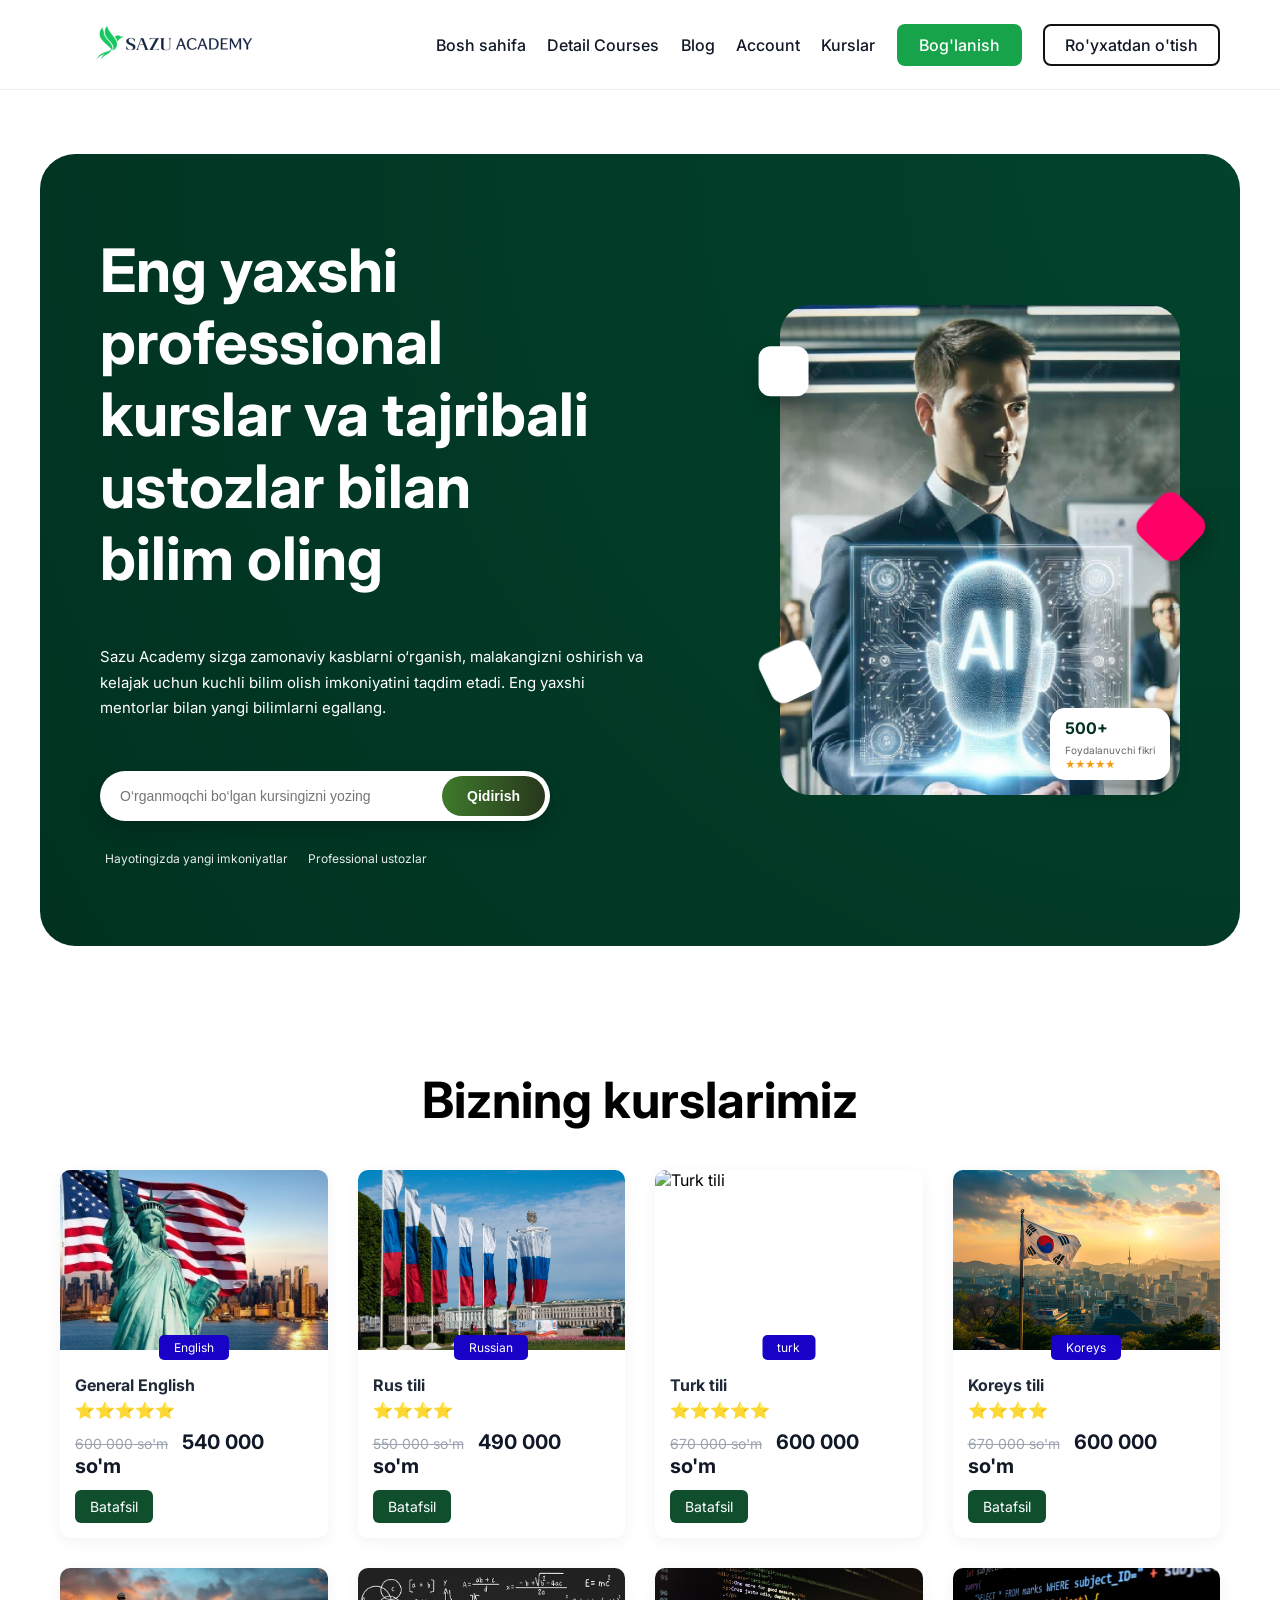
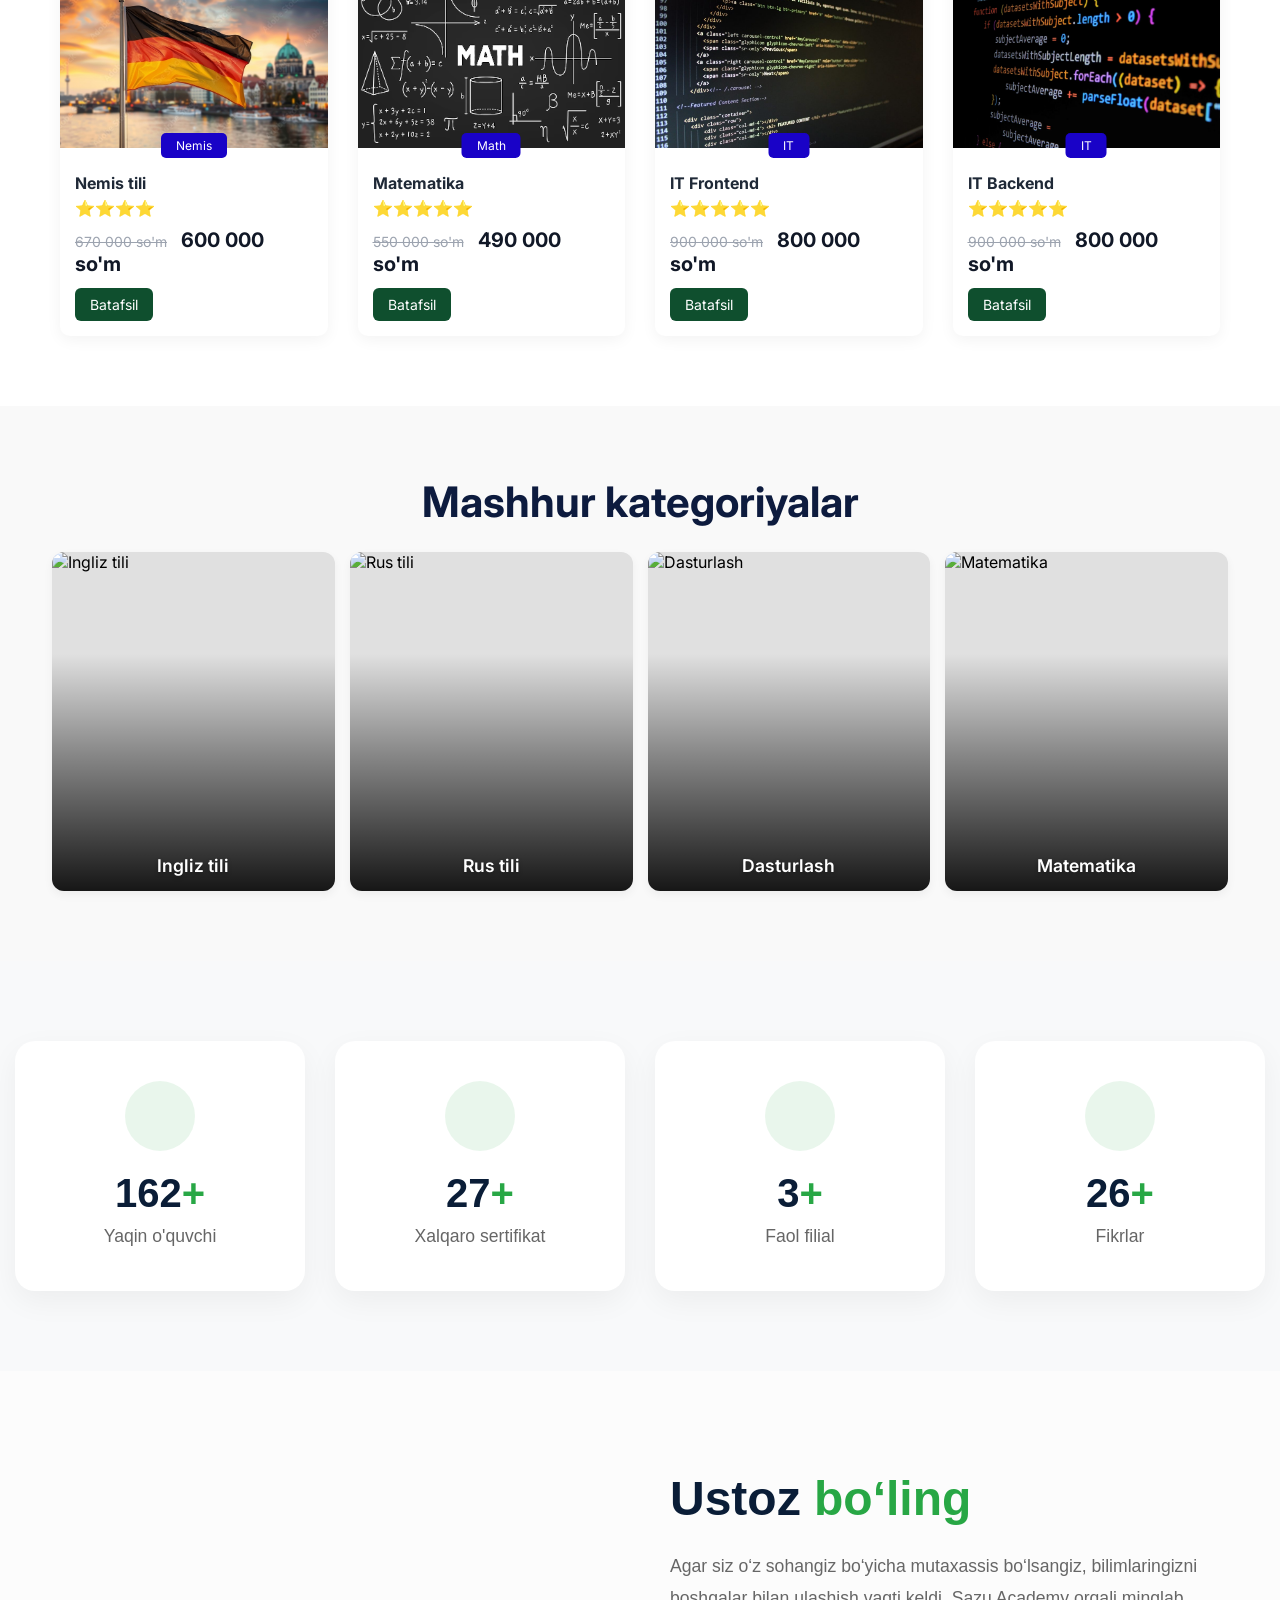
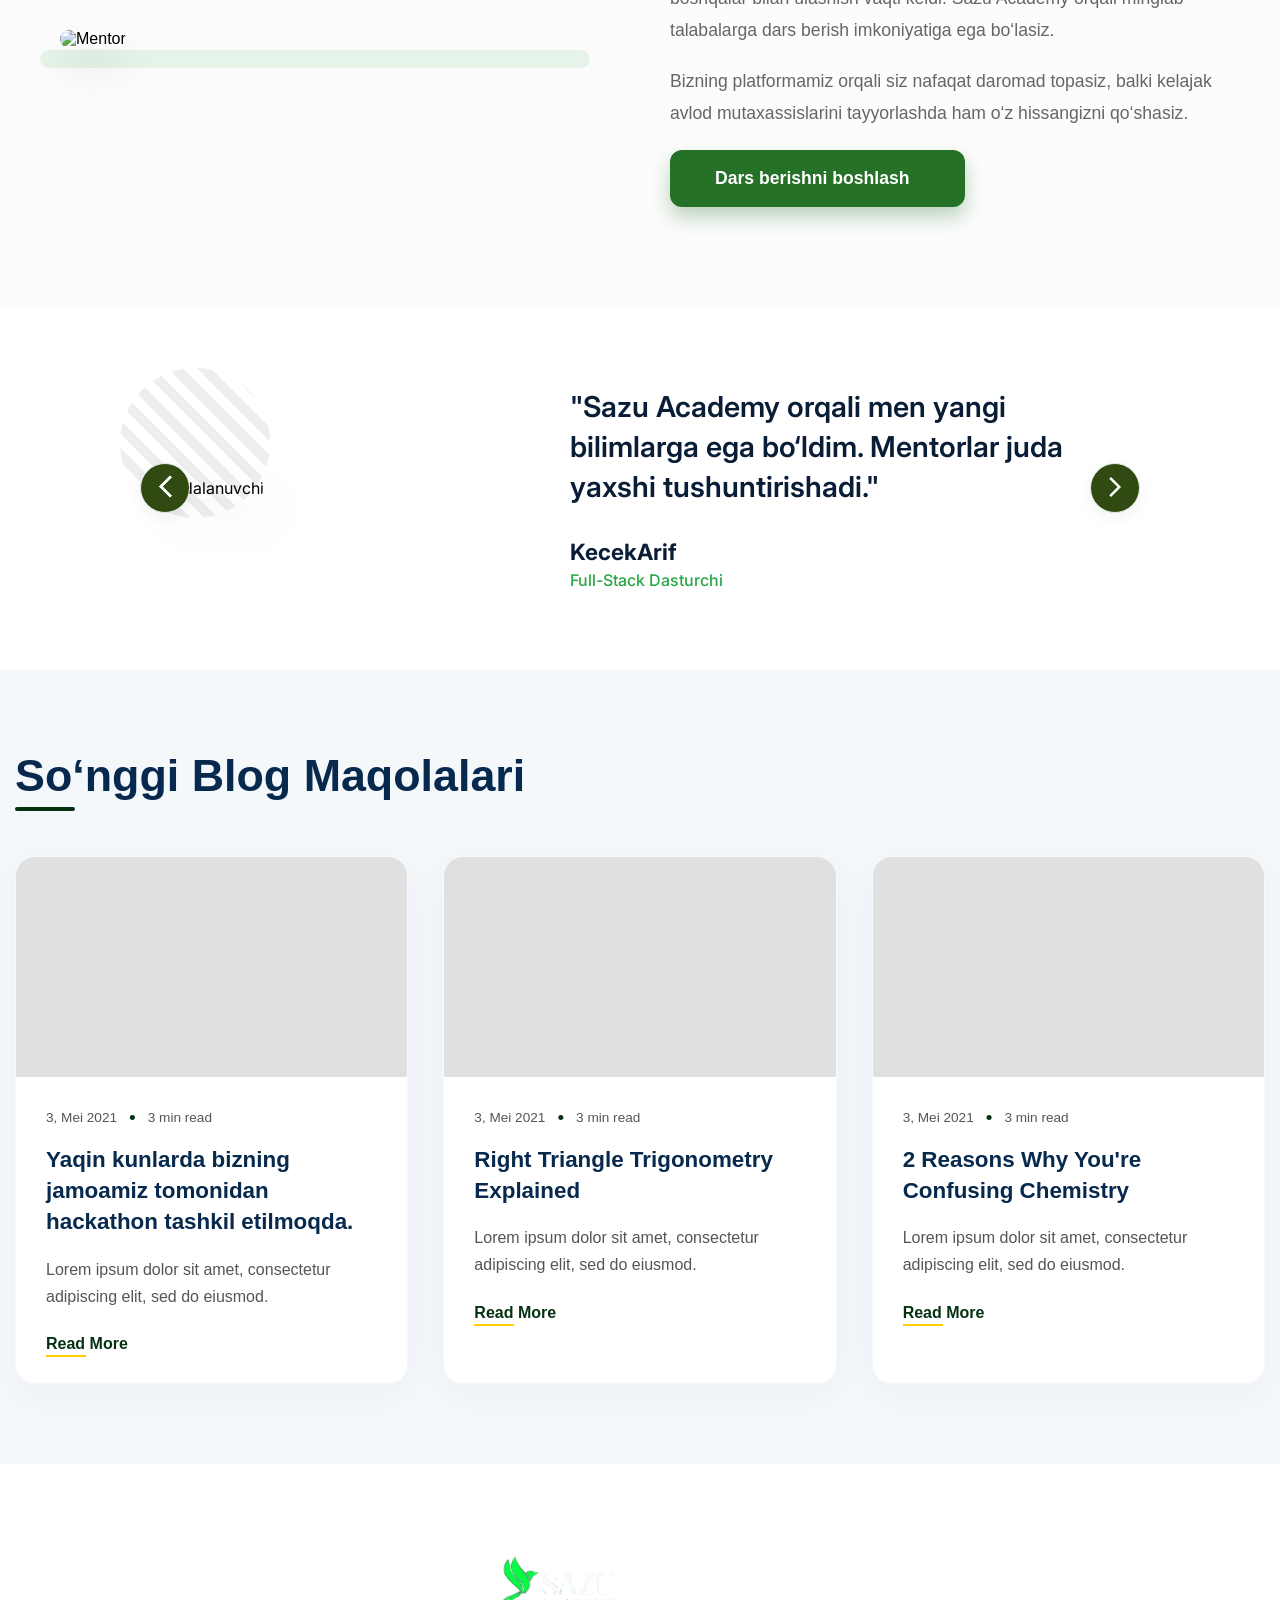
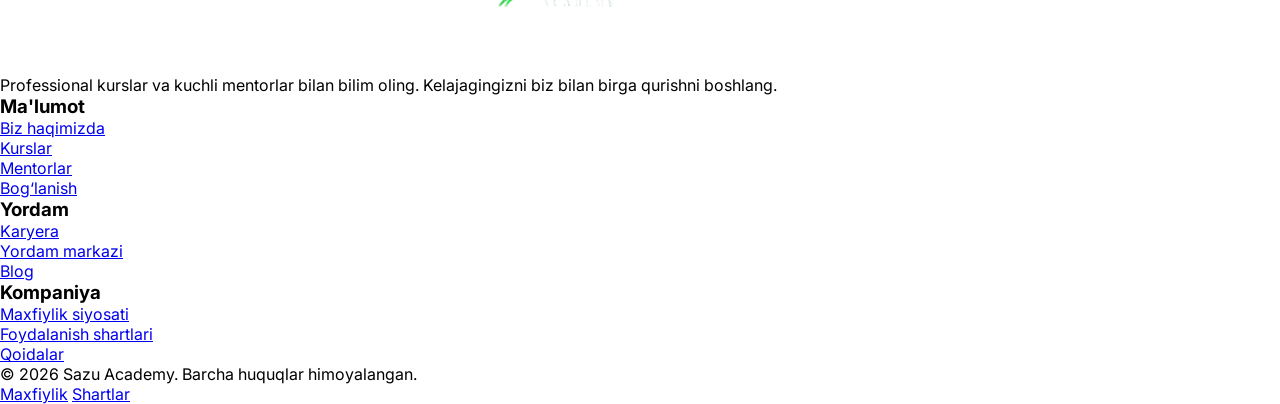
==== commit 80ddba46: "card images added" ====
--- a/index.html
+++ b/index.html
@@ -55,7 +55,7 @@
 
 <div class="sazu-wrapper container">
 
-<div class="sazu-container">
+<div class="sazu-container ">
 
 <div class="sazu-content">
 
@@ -132,7 +132,7 @@
 <h2 class="section-title">Mashhur kategoriyalar</h2>
 </div>
 
-<div class="container2">
+<div class="container">
 <div class="categories-grid" id="categories-container"></div>
 </div>
 
@@ -142,7 +142,7 @@
 <!-- STATS -->
 <section class="stats-section">
 
-<div class="container2">
+<div class="container3">
 
 <div class="stats-grid" id="stats-counter">
 
@@ -152,9 +152,9 @@
 <i class="fas fa-play-circle"></i>
 </div>
 
-<h2 class="stat-number" data-target="10000">0</h2>
-
-<p class="stat-label">Kurslar soni</p>
+<h2 class="stat-number" data-target="600">0</h2>
+
+<p class="stat-label"> Yaqin o'quvchi</p>
 
 </div>
 
@@ -165,9 +165,9 @@
 <i class="fas fa-users"></i>
 </div>
 
-<h2 class="stat-number" data-target="50000">0</h2>
-
-<p class="stat-label">Faol talabalar</p>
+<h2 class="stat-number" data-target="60">0</h2>
+
+<p class="stat-label">Xalqaro sertifikat</p>
 
 </div>
 
@@ -178,9 +178,9 @@
 <i class="fas fa-user-tie"></i>
 </div>
 
-<h2 class="stat-number" data-target="1000">0</h2>
-
-<p class="stat-label">Faol mentorlar</p>
+<h2 class="stat-number" data-target="3">-20</h2>
+
+<p class="stat-label">Faol filial</p>
 
 </div>
 
@@ -191,9 +191,9 @@
 <i class="fas fa-globe-americas"></i>
 </div>
 
-<h2 class="stat-number" data-target="180">0</h2>
-
-<p class="stat-label">Davlatlar</p>
+<h2 class="stat-number" data-target="100">0</h2>
+
+<p class="stat-label">Fikrlar</p>
 
 </div>
 
@@ -313,7 +313,7 @@
 <!-- BLOG -->
 <section class="blog-section">
 
-<div class="container2">
+<div class="container3">
 
 <h2 class="section-title">
 So‘nggi blog maqolalari
--- a/sass/main.css
+++ b/sass/main.css
@@ -1196,7 +1196,6 @@
   height: 100%;
   -o-object-fit: cover;
      object-fit: cover;
-  transition: transform 0.6s ease;
 }
 .category-card::after {
   content: "";
@@ -1226,9 +1225,11 @@
 }
 .category-card:hover {
   transform: translateY(-8px);
+  transition: all 0.6s;
   box-shadow: 0 12px 25px rgba(0, 0, 0, 0.2);
 }
 .category-card:hover .img-wrapper img {
+  transition: all 0.6s;
   transform: scale(1.1);
 }
 .category-card:hover .card-content h3 {
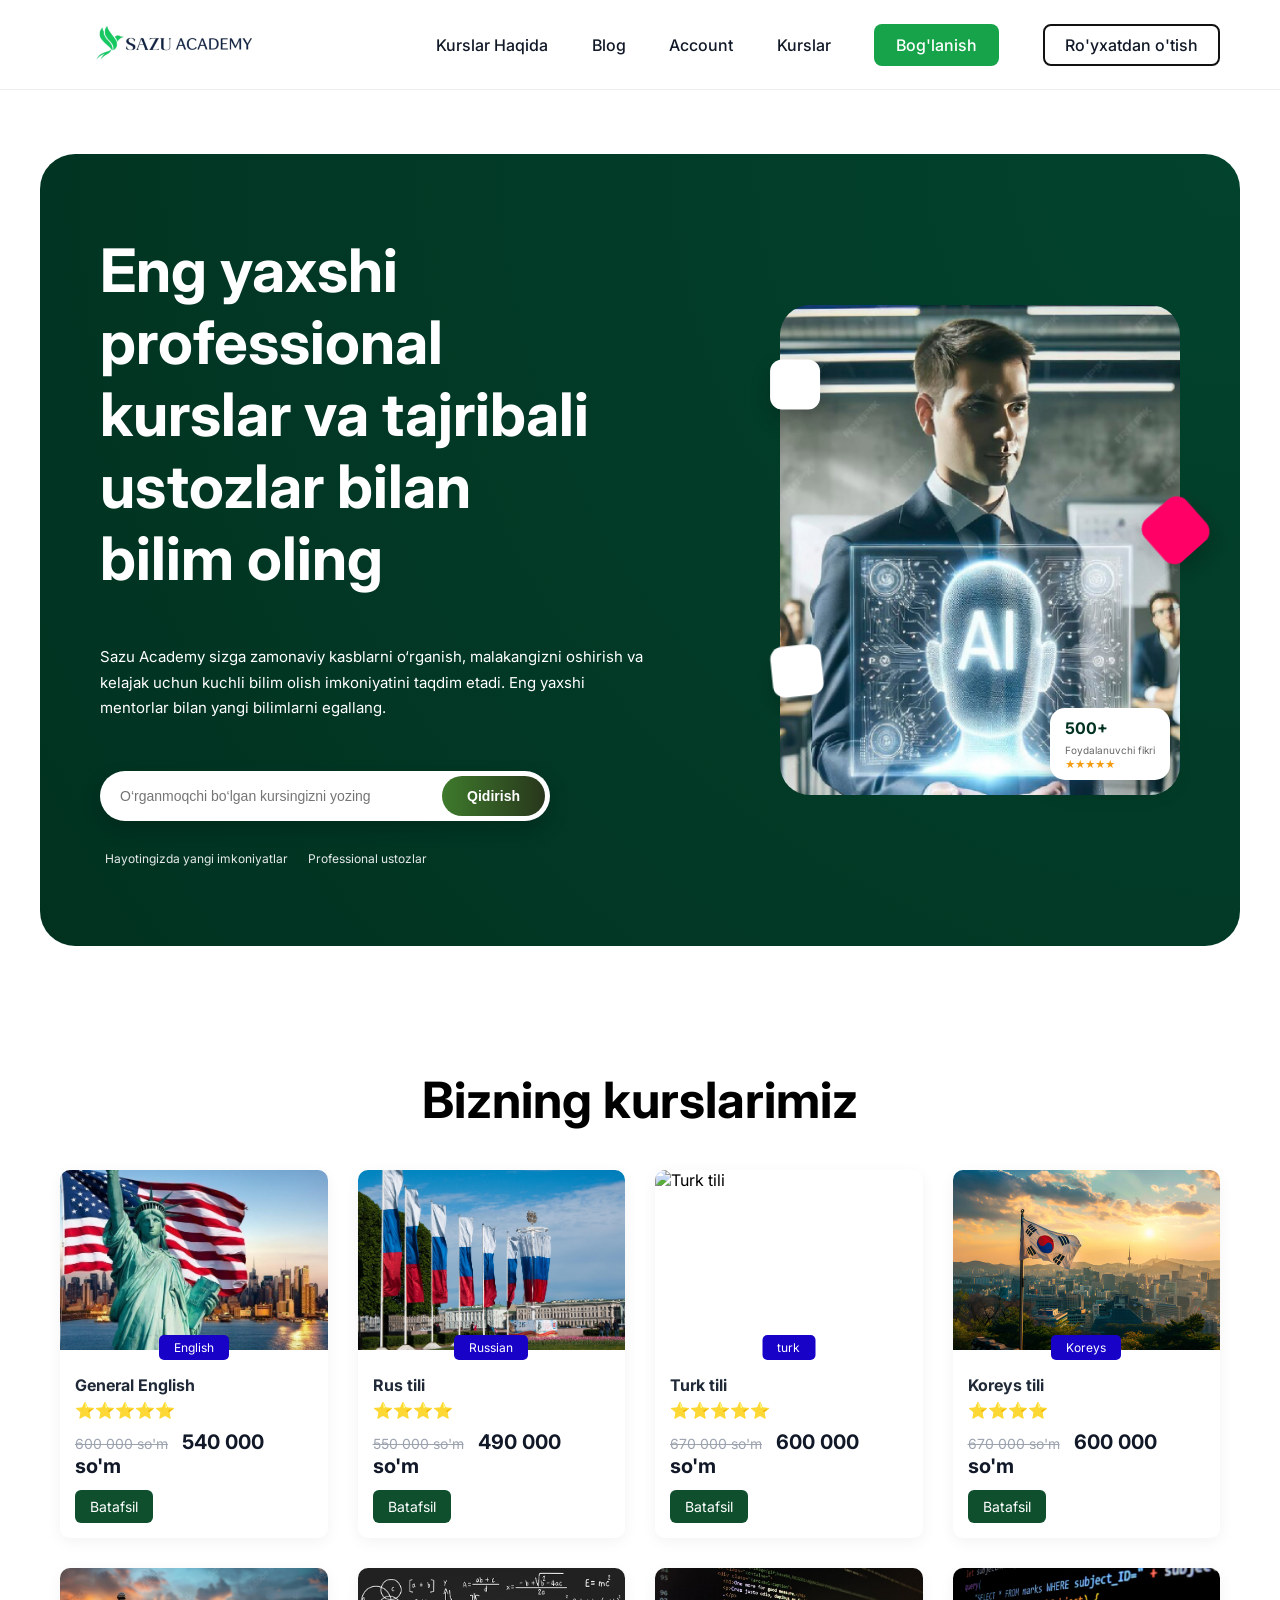
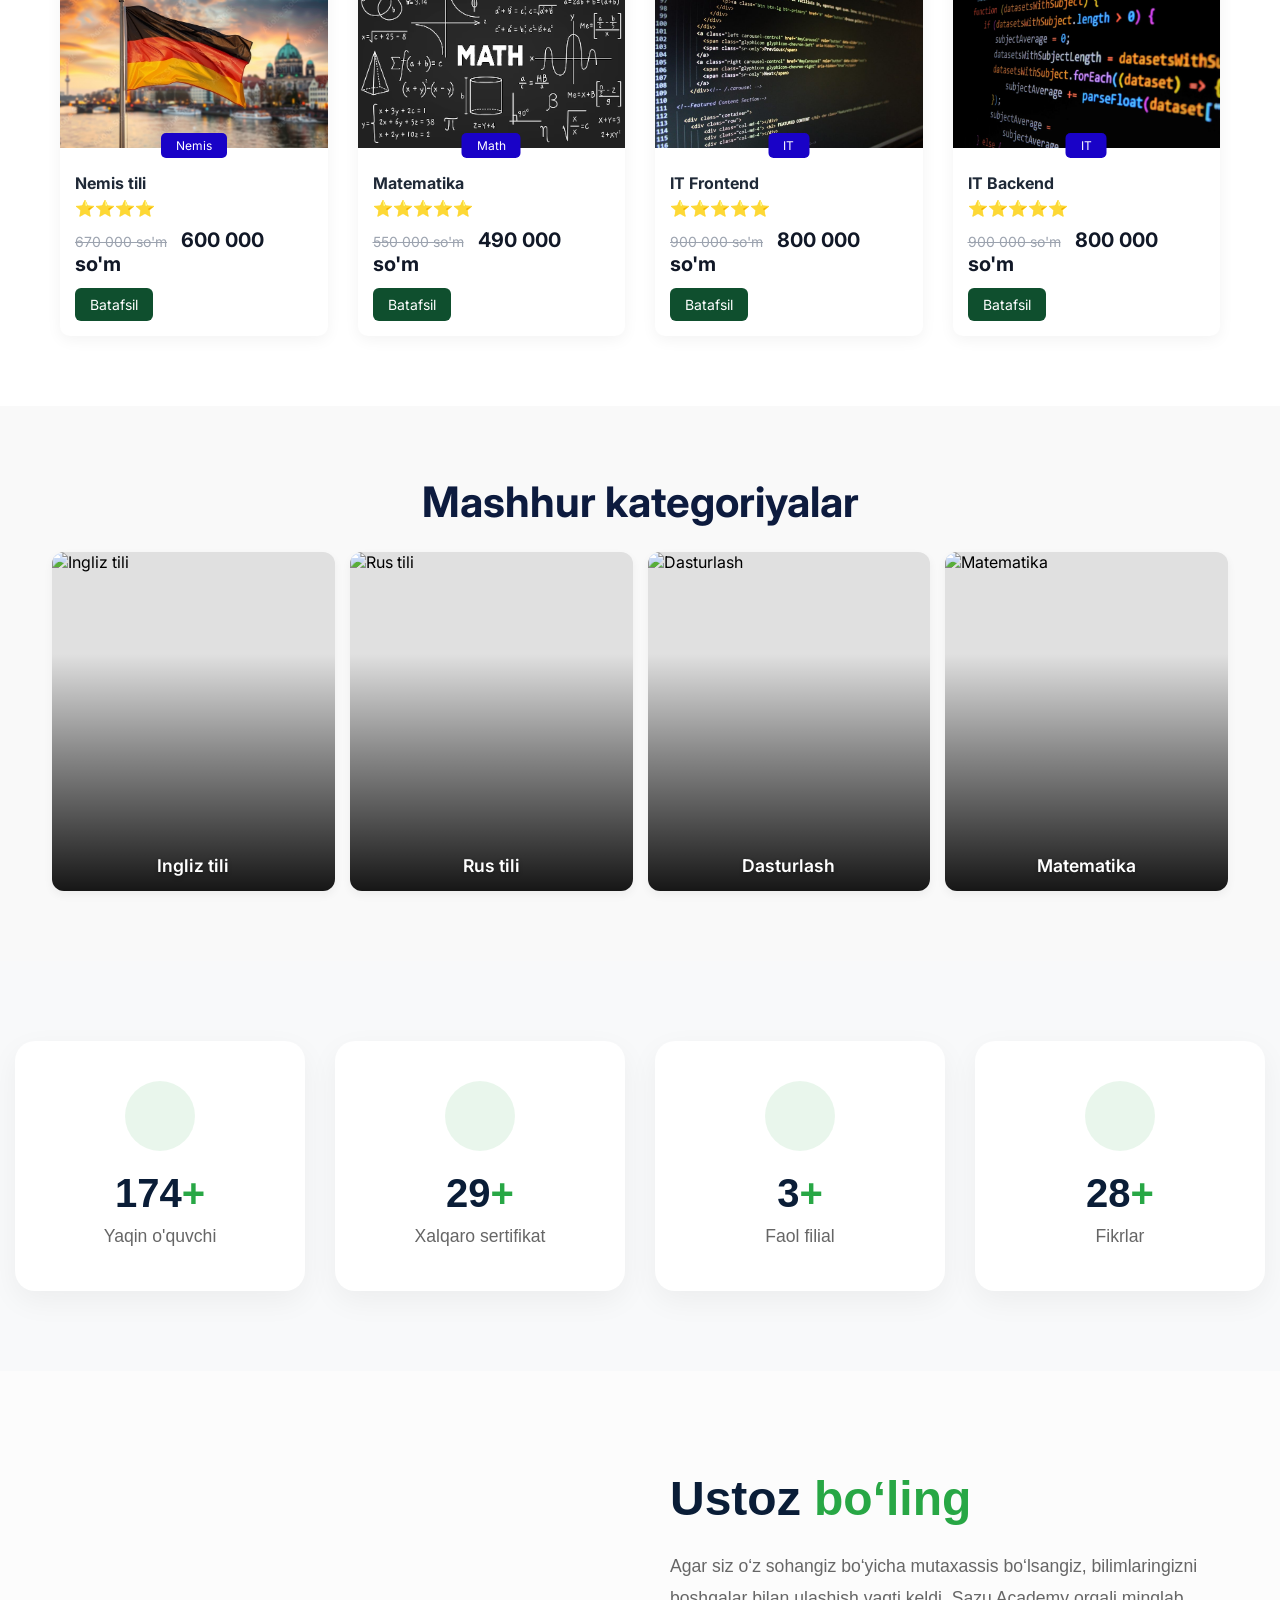
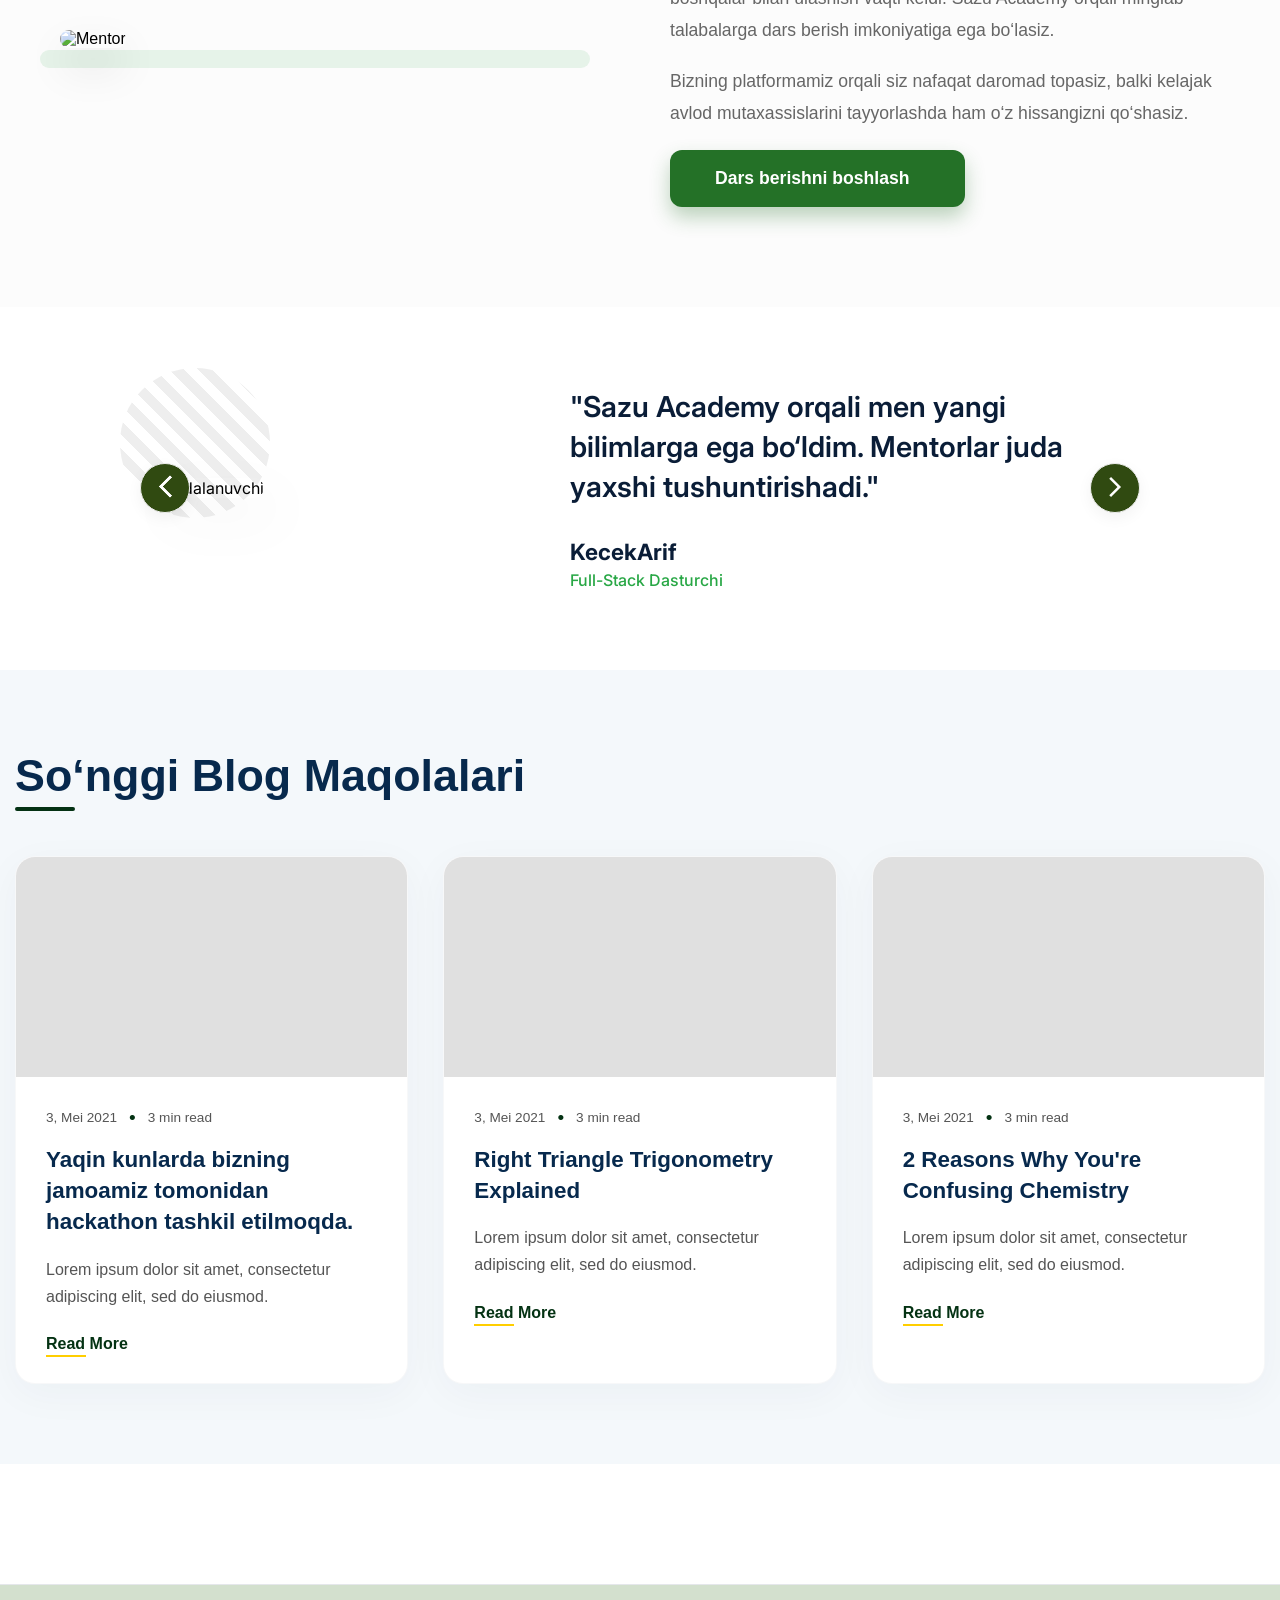
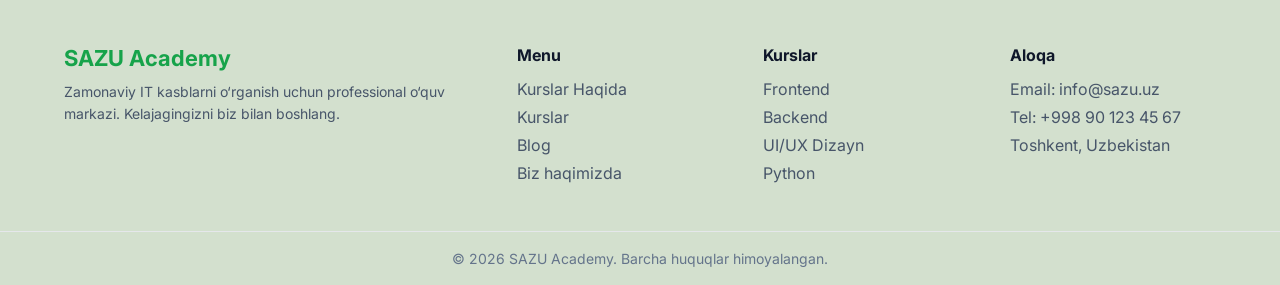
==== commit 3a649e91: "footer added" ====
--- a/index.html
+++ b/index.html
@@ -23,8 +23,7 @@
 
     <!-- NAVIGATION -->
     <nav class="nav main-nav">
-      <a href="/index.html">Bosh sahifa</a>
-      <a href="/pages/detail.html">Detail Courses</a>
+      <a href="/pages/detail.html">Kurslar Haqida</a>
       <a href="/pages/blog.html">Blog</a>
       <a href="/pages/accaunt.html">Account</a>
       <a href="/pages/courses.html">Kurslar</a>
@@ -328,92 +327,58 @@
 </main>
 
 
-<!-- FOOTER -->
-<div class="sazu-footer-wrapper">
-
-<footer class="sazu-footer">
-
-<div class="footer-container">
-
-<div class="footer-top">
-
-<div class="footer-brand">
-
-<div class="logo">
-<img src="./images/logos/sazu-removebg-preview.png" alt="Sazu Academy">
-</div>
-
-<p>
-Professional kurslar va kuchli mentorlar bilan bilim oling.
-Kelajagingizni biz bilan birga qurishni boshlang.
-</p>
-
-</div>
-
-
-<div class="footer-links">
-
-<div class="footer-column">
-
-<h3>Ma'lumot</h3>
-
-<ul>
-<li><a href="#">Biz haqimizda</a></li>
-<li><a href="#">Kurslar</a></li>
-<li><a href="#">Mentorlar</a></li>
-<li><a href="#">Bog‘lanish</a></li>
-</ul>
-
-</div>
-
-
-<div class="footer-column">
-
-<h3>Yordam</h3>
-
-<ul>
-<li><a href="#">Karyera</a></li>
-<li><a href="#">Yordam markazi</a></li>
-<li><a href="#">Blog</a></li>
-</ul>
-
-</div>
-
-
-<div class="footer-column">
-
-<h3>Kompaniya</h3>
-
-<ul>
-<li><a href="#">Maxfiylik siyosati</a></li>
-<li><a href="#">Foydalanish shartlari</a></li>
-<li><a href="#">Qoidalar</a></li>
-</ul>
-
-</div>
-
-</div>
-
-</div>
-
-
-<div class="footer-bottom">
-
-<p>© 2026 Sazu Academy. Barcha huquqlar himoyalangan.</p>
-
-<div class="bottom-links">
-<a href="#">Maxfiylik</a>
-<a href="#">Shartlar</a>
-</div>
-
-</div>
-
-</div>
+<footer class="footer">
+
+  <div class="footer__container">
+
+    <div class="footer__top">
+
+      <div class="footer__about">
+        <h2 class="footer__logo">SAZU Academy</h2>
+        <p>
+          Zamonaviy IT kasblarni o‘rganish uchun professional o‘quv markazi.
+          Kelajagingizni biz bilan boshlang.
+        </p>
+      </div>
+
+      <div class="footer__col">
+        <h3>Menu</h3>
+        <ul>
+          <li><a href="/pages/detail.html">Kurslar Haqida</a></li>
+          <li><a href="/pages/courses.html">Kurslar</a></li>
+          <li><a href="/pages/blog.html">Blog</a></li>
+          <li><a href="/pages/about.html">Biz haqimizda</a></li>
+        </ul>
+      </div>
+
+      <div class="footer__col">
+        <h3>Kurslar</h3>
+        <ul>
+          <li><a href="#">Frontend</a></li>
+          <li><a href="#">Backend</a></li>
+          <li><a href="#">UI/UX Dizayn</a></li>
+          <li><a href="#">Python</a></li>
+        </ul>
+      </div>
+
+      <div class="footer__col">
+        <h3>Aloqa</h3>
+        <ul class="contact">
+          <li>Email: info@sazu.uz</li>
+          <li>Tel: +998 90 123 45 67</li>
+          <li>Toshkent, Uzbekistan</li>
+        </ul>
+      </div>
+
+    </div>
+
+  </div>
+
+  <div class="footer__bottom">
+    © 2026 SAZU Academy. Barcha huquqlar himoyalangan.
+  </div>
 
 </footer>
-
-</div>
-
 
 <script src="https://cdnjs.cloudflare.com/ajax/libs/gsap/3.12.2/gsap.min.js"></script>
 <script src="/js/main.js"></script>
--- a/sass/main.css
+++ b/sass/main.css
@@ -199,7 +199,6 @@
 .mobile-overlay {
   position: fixed;
   inset: 0;
-  background: rgba(0, 0, 0, 0.25);
   opacity: 0;
   pointer-events: none;
   transition: 0.35s;
@@ -253,9 +252,6 @@
 SMALL MOBILE
 ========================= */
 @media (max-width: 500px) {
-  .logo img {
-    height: 1295px;
-  }
   .nav {
     width: 100%;
   }
@@ -265,134 +261,108 @@
 }
 
 .footer {
-  background: linear-gradient(135deg, #063c2e, #022e22);
-  color: #fff;
-  padding: 80px 20px 30px;
-}
-.footer .footer-container {
+  background: #d3e0ce;
+  border-top: 1px solid #e5e7eb;
+  margin-top: 80px;
+}
+.footer__container {
+  width: 90%;
   max-width: 1200px;
   margin: auto;
-}
-.footer .footer-grid {
+  padding: 60px 0 40px;
+}
+.footer__top {
   display: grid;
-  grid-template-columns: 2fr 1fr 1fr 2fr;
-  gap: 60px;
-  margin-bottom: 50px;
-}
-.footer h4 {
-  font-size: 18px;
-  margin-bottom: 15px;
-  color: #ffffff;
+  grid-template-columns: 2fr 1fr 1fr 1fr;
+  gap: 40px;
+}
+.footer__logo {
+  color: #16a34a;
+  font-size: 22px;
+  margin-bottom: 10px;
+}
+.footer p {
+  color: #475569;
+  line-height: 1.6;
+  font-size: 14px;
+}
+.footer h3 {
+  margin-bottom: 14px;
+  font-size: 16px;
+  color: #0f172a;
+}
+.footer ul {
+  list-style: none;
+  padding: 0;
+}
+.footer li {
+  margin-bottom: 8px;
 }
 .footer a {
-  display: block;
   text-decoration: none;
-  color: #c8d6cf;
-  margin-bottom: 8px;
+  color: #475569;
+  position: relative;
   transition: 0.3s;
 }
+.footer a::after {
+  content: "";
+  position: absolute;
+  left: 0;
+  bottom: -3px;
+  width: 0%;
+  height: 2px;
+  background: #16a34a;
+  transition: 0.3s;
+}
 .footer a:hover {
-  color: #f9b400;
-  transform: translateX(4px);
-}
-.footer .footer-brand .logo {
-  font-size: 26px;
-  font-weight: 700;
-  margin-bottom: 10px;
-}
-.footer .footer-brand p {
-  color: #b7c9c0;
-  margin-bottom: 25px;
-  line-height: 1.5;
-}
-.footer .footer-brand .socials {
-  display: flex;
-  gap: 14px;
-}
-.footer .footer-brand .socials a {
-  width: 42px;
-  height: 42px;
-  border-radius: 50%;
-  display: flex;
-  align-items: center;
-  justify-content: center;
-  background: rgba(255, 255, 255, 0.08);
-  transition: 0.3s;
-}
-.footer .footer-brand .socials a:hover {
-  background: #f9b400;
-  color: #000;
-  transform: translateY(-4px);
-}
-.footer .newsletter {
-  display: flex;
-  flex-direction: column;
-  gap: 12px;
-}
-.footer .newsletter input {
-  padding: 14px 18px;
-  border-radius: 30px;
-  border: none;
-  outline: none;
-  background: #ffffff;
+  color: #16a34a;
+}
+.footer a:hover::after {
+  width: 100%;
+}
+.footer .contact li {
+  color: #475569;
+}
+.footer__bottom {
+  text-align: center;
+  padding: 18px;
   font-size: 14px;
-}
-.footer .newsletter button {
-  padding: 14px;
-  border: none;
-  border-radius: 30px;
-  background: #f9b400;
-  font-weight: 600;
-  cursor: pointer;
-  transition: 0.3s;
-}
-.footer .newsletter button:hover {
-  background: #ffcc00;
-  transform: scale(1.03);
-  box-shadow: 0 10px 25px rgba(249, 180, 0, 0.4);
-}
-.footer .footer-bottom {
-  border-top: 1px solid rgba(255, 255, 255, 0.1);
-  padding-top: 20px;
-  display: flex;
-  justify-content: space-between;
-  align-items: center;
-  font-size: 14px;
-  color: #b7c9c0;
-}
-.footer .footer-bottom .footer-policy {
-  display: flex;
-  gap: 25px;
-}
-
-@media (max-width: 1000px) {
-  .footer .footer-grid {
+  border-top: 1px solid #e5e7eb;
+  color: #64748b;
+}
+
+@media (max-width: 900px) {
+  .footer__top {
     grid-template-columns: 1fr 1fr;
-    gap: 40px;
-  }
-}
+    gap: 30px;
+  }
+}
+/* MOBILE SUPER DESIGN */
 @media (max-width: 600px) {
-  .footer {
-    padding: 60px 20px;
-  }
-  .footer .footer-grid {
+  .footer__container {
+    padding: 40px 0;
+  }
+  .footer__top {
     grid-template-columns: 1fr;
+    gap: 25px;
+  }
+  .footer__about {
     text-align: center;
   }
-  .footer .socials {
-    justify-content: center;
-  }
-  .footer .newsletter input, .footer .newsletter button {
-    width: 100%;
-  }
-  .footer .footer-bottom {
-    flex-direction: column;
-    gap: 10px;
-    text-align: center;
-  }
-  .footer .footer-bottom .footer-policy {
-    flex-direction: column;
-    gap: 8px;
+  .footer__logo {
+    font-size: 24px;
+  }
+  .footer__col h3 {
+    font-size: 17px;
+    margin-bottom: 10px;
+  }
+  .footer__col ul {
+    display: grid;
+    grid-template-columns: 1fr 1fr;
+    gap: 6px;
+  }
+  .contact {
+    grid-template-columns: 1fr !important;
   }
 }
 .blog-section {
